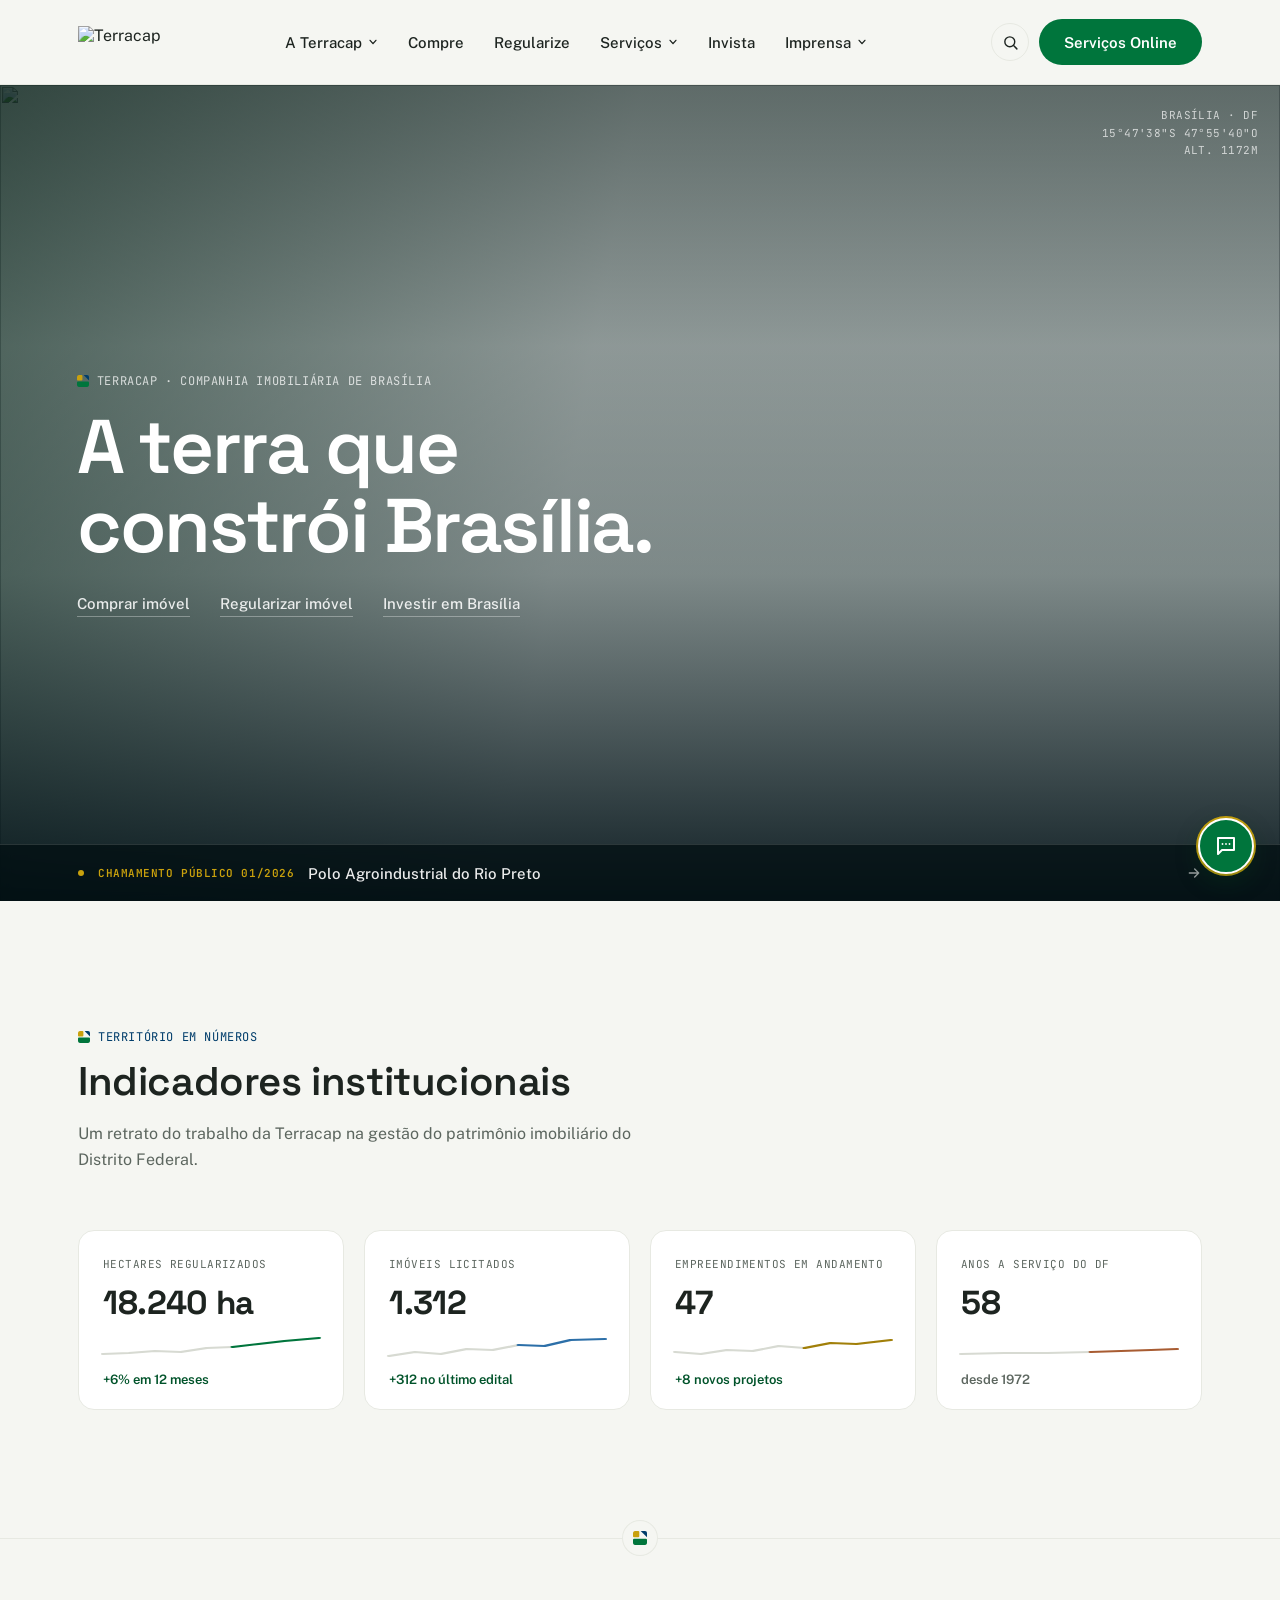
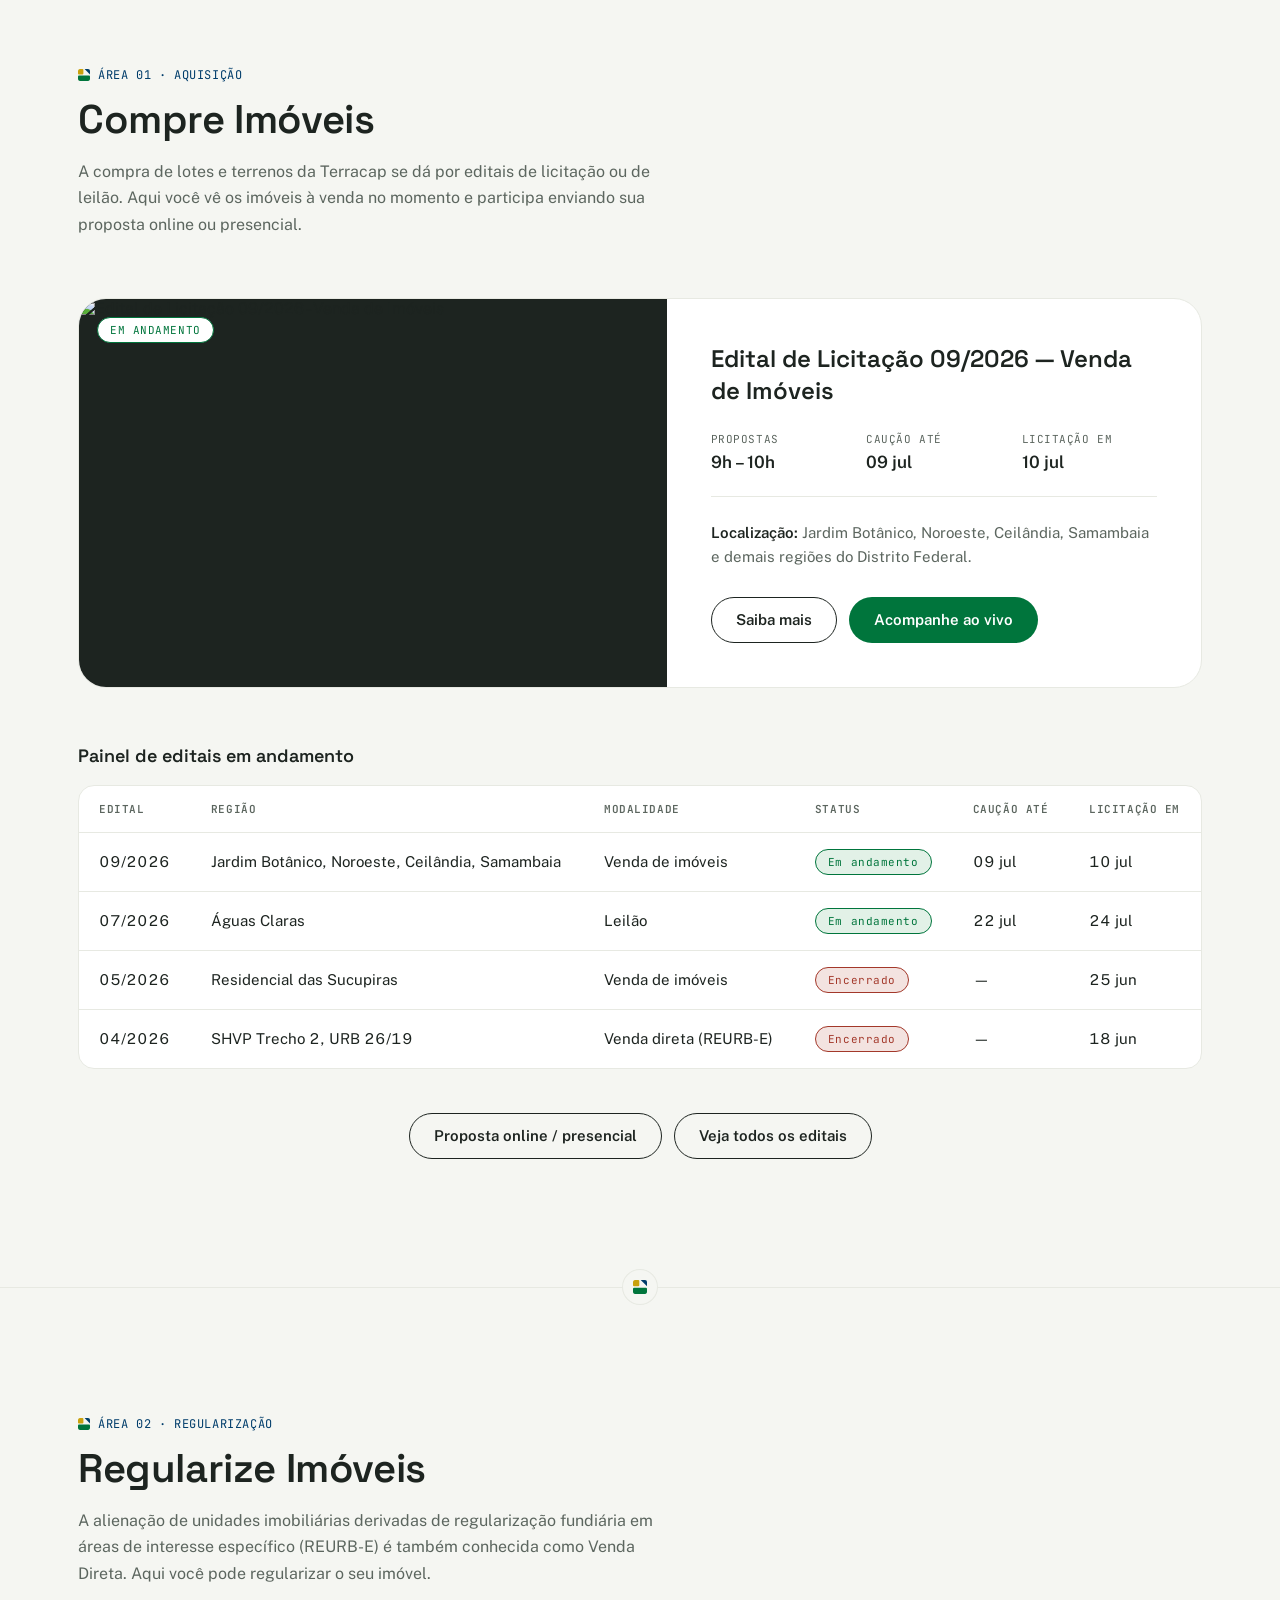
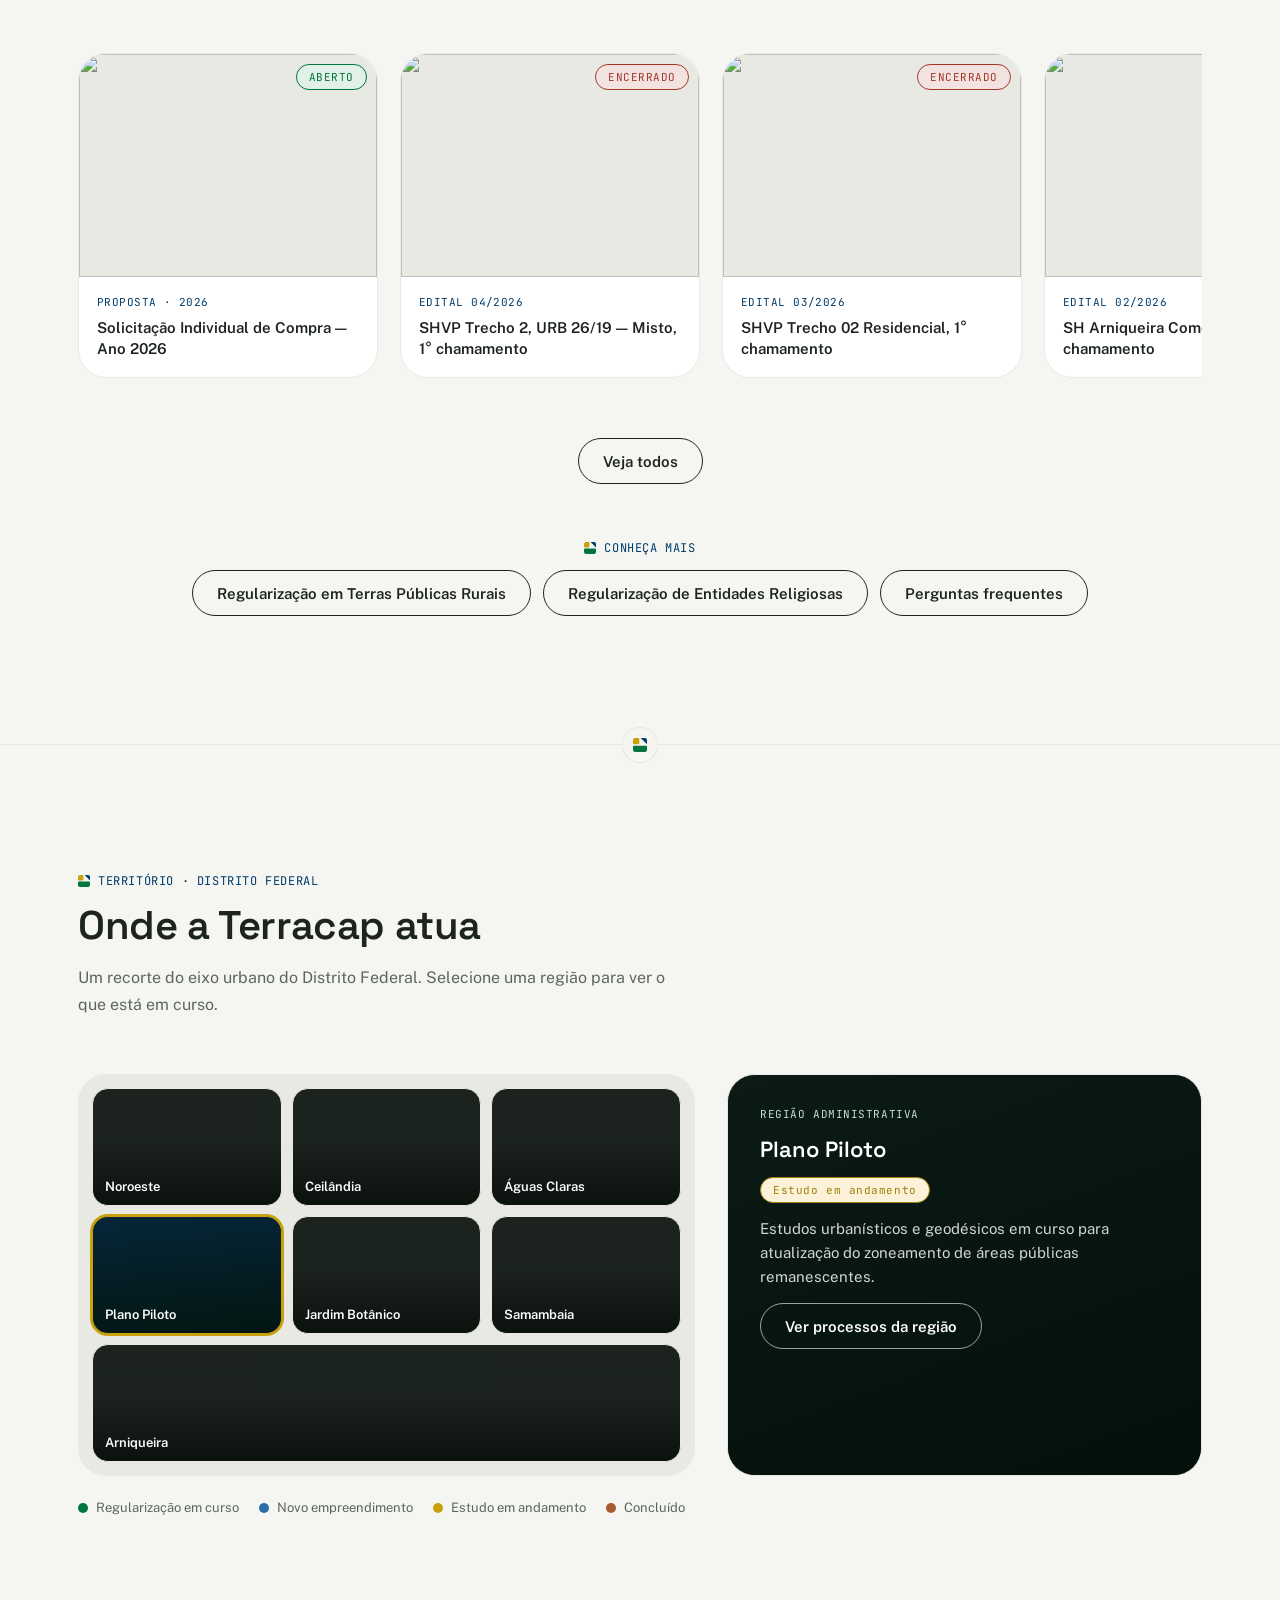
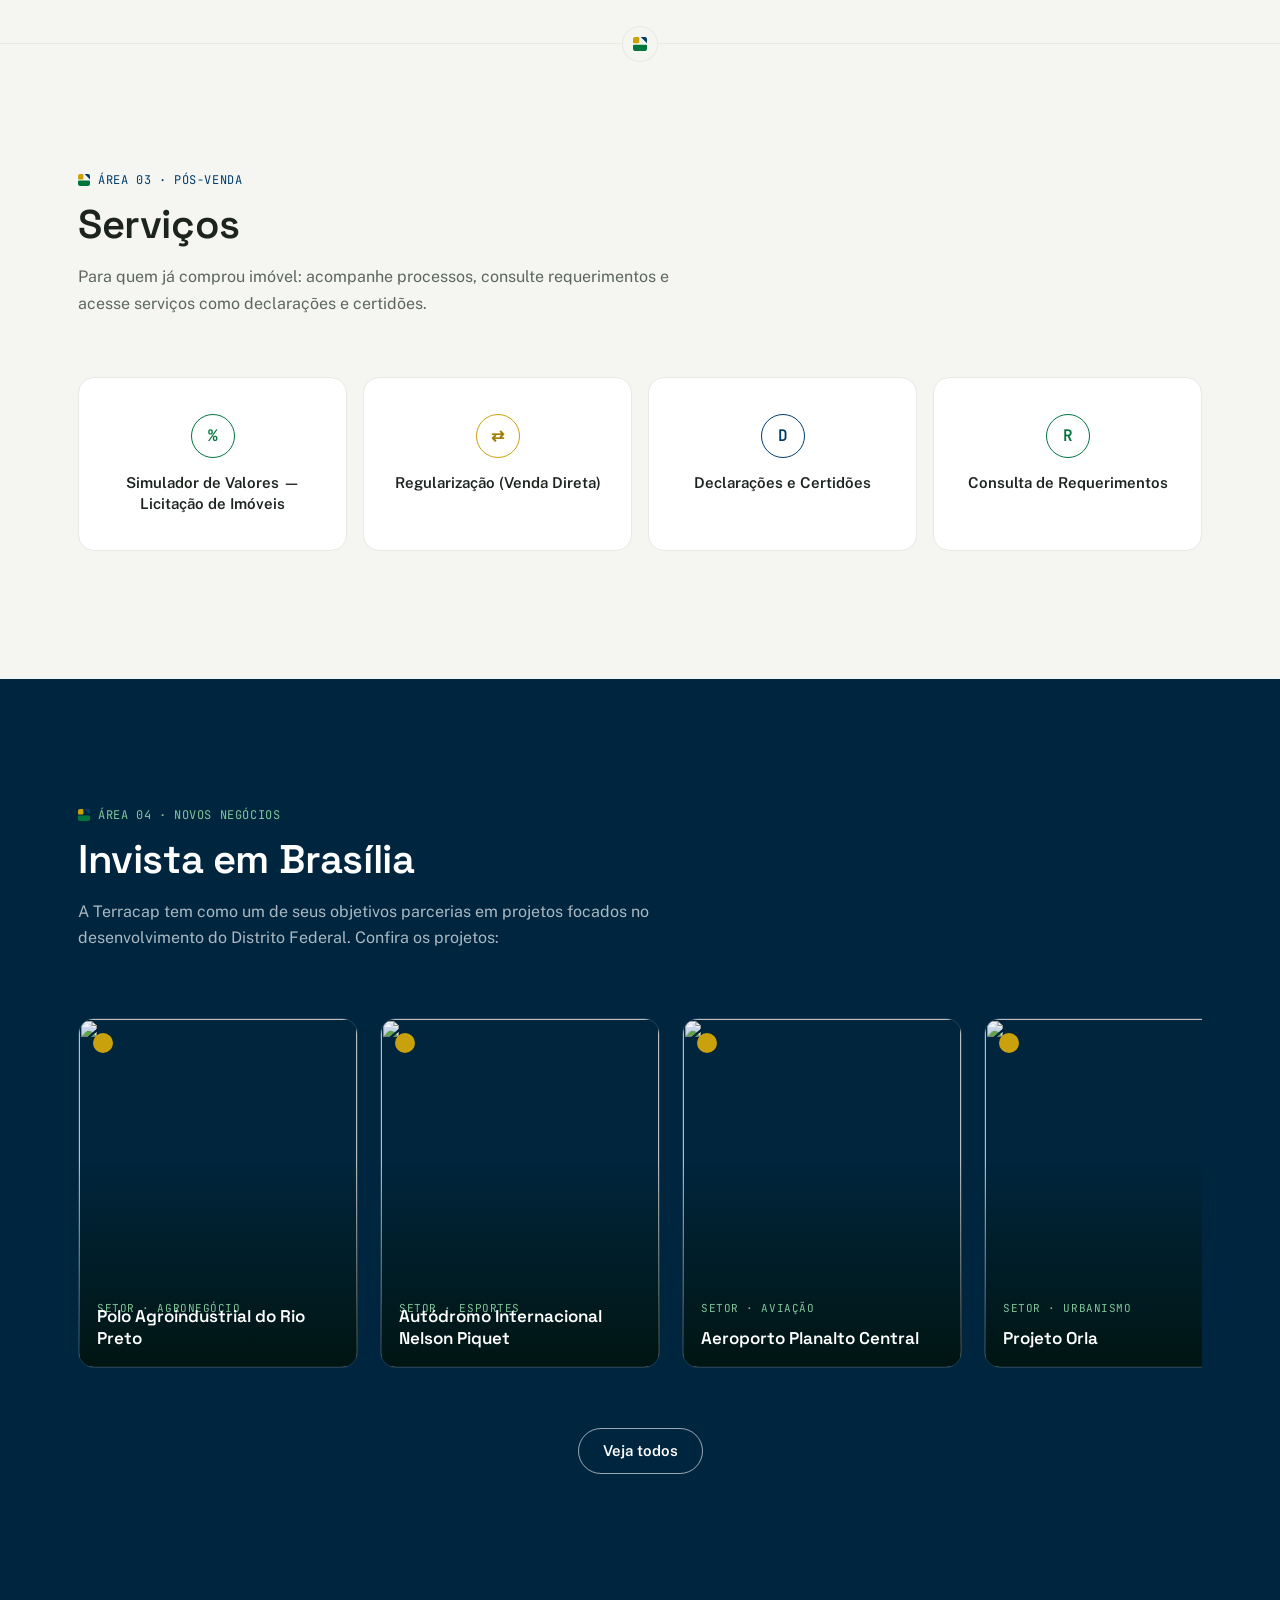
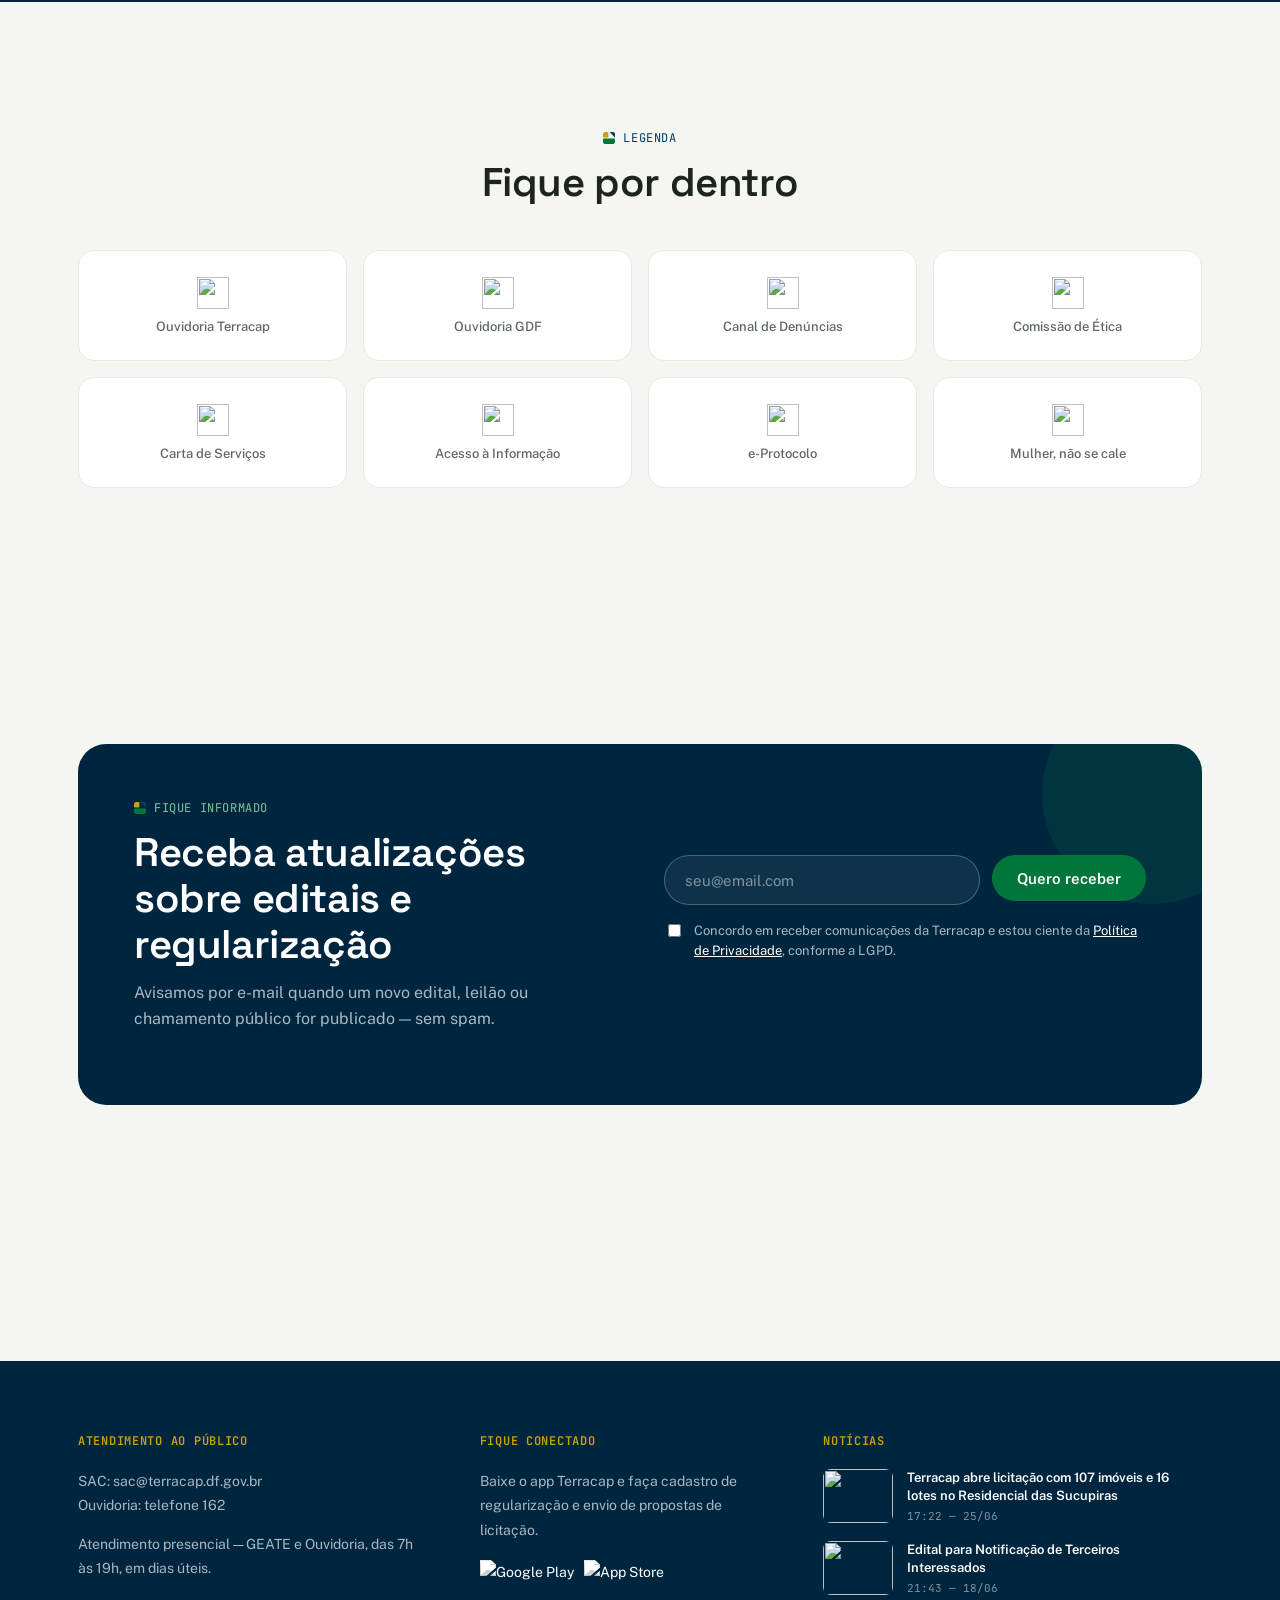
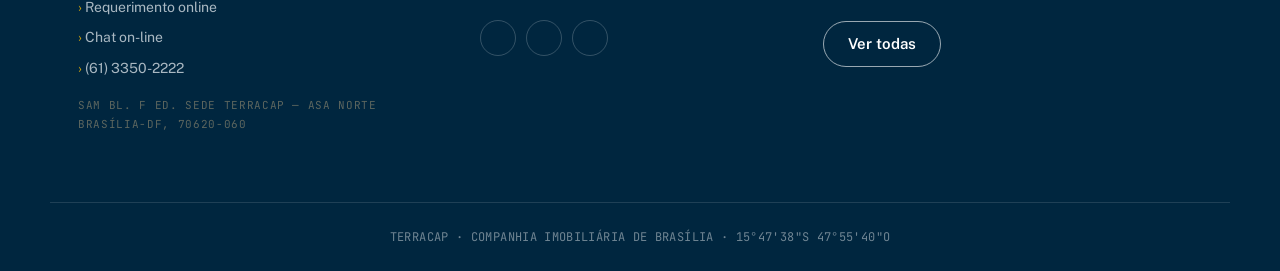
==== index.html @ 02ec1fb0 "Index adicionado" ====
<!DOCTYPE html>
<html lang="pt-br">
<head>
<meta charset="UTF-8">
<meta name="viewport" content="width=device-width, initial-scale=1.0">
<title>Terracap — Eixos &amp; Curvas</title>
<link rel="preconnect" href="https://fonts.googleapis.com">
<link rel="preconnect" href="https://fonts.gstatic.com" crossorigin>
<link href="https://fonts.googleapis.com/css2?family=Space+Grotesk:wght@500;600;700&family=Public+Sans:wght@400;500;600;700&family=JetBrains+Mono:wght@400;500;600&display=swap" rel="stylesheet">
<meta name="description" content="Terracap — Agência de Desenvolvimento do Distrito Federal. Compra e regularização de imóveis, editais, licitações e investimentos em Brasília.">
<meta property="og:title" content="Terracap — Eixos e Curvas">
<meta property="og:description" content="Compra e regularização de imóveis, editais, licitações e investimentos em Brasília.">
<meta property="og:type" content="website">
<meta name="theme-color" content="#003D6B">
<link rel="icon" href="data:image/svg+xml,%3Csvg xmlns='http://www.w3.org/2000/svg' viewBox='0 0 20 20'%3E%3Crect x='0' y='0' width='9' height='9' rx='1.5' fill='%23C9A10D'/%3E%3Cpolygon points='11,0 20,0 20,9' fill='%23003D6B'/%3E%3Crect x='0' y='11' width='20' height='9' rx='1.5' fill='%2300753C'/%3E%3C/svg%3E">
<link rel="stylesheet" href="terracap.css">
</head>
<body>
  <a href="#conteudo" class="skip-link">Pular para o conteúdo</a>

  <header class="site-header">
    <div class="container nav-row">
      <a class="brand" href="#topo">
        <img src="https://www.terracap.df.gov.br/images/sampledata/logo.png" alt="Terracap">
        <span class="coord">15°47'38"S&nbsp;&nbsp;47°55'40"O</span>
      </a>
      <nav class="main-nav" id="mainNav">

        <div class="nav-item" data-nav-item>
          <button class="nav-link-btn" aria-haspopup="true" aria-expanded="false">
            A Terracap
            <svg class="chev" viewBox="0 0 12 12" fill="none" stroke="currentColor" stroke-width="1.6" stroke-linecap="round" stroke-linejoin="round"><path d="M2.5 4l3.5 4 3.5-4"/></svg>
          </button>
          <div class="mega-panel">
            <div class="mega-panel-inner container">
              <div class="mega-col">
                <h5>Conheça a Terracap</h5>
                <a class="mega-link" href="#">Quem somos, organograma, agenda de autoridades</a>
                <h5 class="stacked">Gestão</h5>
                <a class="mega-link" href="#">Compras e Serviços</a>
                <a class="mega-link" href="#">Prestação de contas</a>
                <a class="mega-link" href="#">Concursos públicos</a>
                <a class="mega-link" href="#">PDTI</a>
              </div>
              <div class="mega-col">
                <h5>Órgãos colegiados</h5>
                <a class="mega-link" href="#">Atas e resoluções</a>
                <h5 class="stacked">Projetos e Estudos</h5>
                <a class="mega-link" href="#">Urbanização e mobilidade</a>
                <a class="mega-link" href="#">Estudos turísticos e geodésicos</a>
                <a class="mega-link" href="#">Audiências públicas</a>
                <a class="mega-link" href="#">Terracap Cidadã</a>
              </div>
              <div class="mega-col">
                <h5 class="stacked">Acesso à Informação</h5>
                <a class="mega-link" href="#">Ouvidoria</a>
                <a class="mega-link" href="#">Notícias</a>
                <a class="mega-link" href="#compre-imoveis">Licitações (compras)</a>
              </div>
              <div class="mega-col">
                <a class="mega-link" href="#">Perguntas Frequentes (FAQ)</a>
                <a class="mega-link" href="#">Para Servidores</a>
                <a class="mega-link" href="#">Comissão de Ética — COET</a>
              </div>
            </div>
          </div>
        </div>

        <a href="#compre-imoveis">Compre</a>
        <a href="#regularize-imoveis">Regularize</a>

        <div class="nav-item dropdown-sm" data-nav-item>
          <button class="nav-link-btn" aria-haspopup="true" aria-expanded="false">
            Serviços
            <svg class="chev" viewBox="0 0 12 12" fill="none" stroke="currentColor" stroke-width="1.6" stroke-linecap="round" stroke-linejoin="round"><path d="M2.5 4l3.5 4 3.5-4"/></svg>
          </button>
          <div class="mega-panel">
            <div class="mega-panel-inner">
              <a class="mega-link" href="https://servicosonline.terracap.df.gov.br/" target="_blank" rel="noopener">Simulador de Valores</a>
              <a class="mega-link" href="https://servicosonline.terracap.df.gov.br/" target="_blank" rel="noopener">Regularização (Venda Direta)</a>
              <a class="mega-link" href="https://servicosonline.terracap.df.gov.br/" target="_blank" rel="noopener">Declarações e Certidões</a>
              <a class="mega-link" href="https://servicosonline.terracap.df.gov.br/" target="_blank" rel="noopener">Consulta de Requerimentos</a>
            </div>
          </div>
        </div>

        <a href="#invista-em-brasilia">Invista</a>

        <div class="nav-item dropdown-sm" data-nav-item>
          <button class="nav-link-btn" aria-haspopup="true" aria-expanded="false">
            Imprensa
            <svg class="chev" viewBox="0 0 12 12" fill="none" stroke="currentColor" stroke-width="1.6" stroke-linecap="round" stroke-linejoin="round"><path d="M2.5 4l3.5 4 3.5-4"/></svg>
          </button>
          <div class="mega-panel">
            <div class="mega-panel-inner">
              <a class="mega-link" href="#">Notícias</a>
              <a class="mega-link" href="#">Fotos e vídeos</a>
              <a class="mega-link" href="#">Contato para imprensa</a>
            </div>
          </div>
        </div>

        <a href="https://servicosonline.terracap.df.gov.br/" class="btn btn-primary nav-cta-mobile" target="_blank" rel="noopener">Serviços Online</a>
      </nav>
      <div class="nav-actions">
        <button class="nav-search-btn" aria-label="Buscar no site" aria-haspopup="true" aria-expanded="false" data-search-toggle>
          <svg viewBox="0 0 24 24" fill="none" stroke="currentColor" stroke-width="2" stroke-linecap="round" stroke-linejoin="round"><circle cx="11" cy="11" r="7"/><path d="M21 21l-4.3-4.3"/></svg>
        </button>
        <a href="https://servicosonline.terracap.df.gov.br/" class="btn btn-primary" target="_blank" rel="noopener">Serviços Online</a>
        <button class="nav-toggle" aria-expanded="false" aria-controls="mainNav" aria-label="Abrir menu">
          <svg class="icon-burger" viewBox="0 0 24 24" fill="none" stroke="currentColor" stroke-width="2" stroke-linecap="round"><line x1="4" y1="7" x2="20" y2="7"/><line x1="4" y1="12" x2="20" y2="12"/><line x1="4" y1="17" x2="20" y2="17"/></svg>
          <svg class="icon-close" viewBox="0 0 24 24" fill="none" stroke="currentColor" stroke-width="2" stroke-linecap="round"><line x1="5" y1="5" x2="19" y2="19"/><line x1="19" y1="5" x2="5" y2="19"/></svg>
        </button>
      </div>
    </div>
  </header>

  <div class="search-overlay" data-search-overlay hidden>
    <div class="container search-overlay-inner">
      <form role="search" data-search-form>
        <svg viewBox="0 0 24 24" fill="none" stroke="currentColor" stroke-width="2" stroke-linecap="round" stroke-linejoin="round"><circle cx="11" cy="11" r="7"/><path d="M21 21l-4.3-4.3"/></svg>
        <label class="sr-only" for="site-search">Buscar no site</label>
        <input id="site-search" type="search" placeholder="Buscar editais, serviços, notícias…" autocomplete="off" data-search-input>
        <button type="button" class="search-close" aria-label="Fechar busca" data-search-close>
          <svg viewBox="0 0 24 24" fill="none" stroke="currentColor" stroke-width="2" stroke-linecap="round"><line x1="5" y1="5" x2="19" y2="19"/><line x1="19" y1="5" x2="5" y2="19"/></svg>
        </button>
      </form>
      <div class="search-suggestions">
        <span class="coord">Sugestões</span>
        <a href="#compre-imoveis">Editais de licitação</a>
        <a href="#regularize-imoveis">Regularização de imóveis (Venda Direta)</a>
        <a href="https://servicosonline.terracap.df.gov.br/" target="_blank" rel="noopener">Simulador de valores</a>
        <a href="#invista-em-brasilia">Investir em Brasília</a>
      </div>
    </div>
  </div>

  <main id="conteudo">

  <section class="hero" id="topo" style="padding:0;">
    <img class="bg" src="https://www.terracap.df.gov.br/images/banners/_10A4972_-_2025-04-19_BSB-65_-_Fotos_Daniel_Santos-2.jpg" alt="">
    <span class="hero-coord">BRASÍLIA · DF<br>15°47'38"S 47°55'40"O<br>ALT. 1172M</span>

    <div class="hero-frame">
      <div class="hero-inner">
        <div class="hero-manifesto">
          <span class="hero-mark" aria-hidden="true"></span>
          <span class="eyebrow hero-eyebrow">Terracap · Companhia Imobiliária de Brasília</span>
          <h1 class="hero-statement">A terra que<br>constrói Brasília.</h1>
          <nav class="hero-links" aria-label="Principais serviços">
            <a href="#compre-imoveis">Comprar imóvel</a>
            <a href="#regularize-imoveis">Regularizar imóvel</a>
            <a href="#invista-em-brasilia">Investir em Brasília</a>
          </nav>
        </div>
      </div>
    </div>

    <a class="hero-ticker" href="#invista-em-brasilia">
      <div class="container hero-ticker-inner">
        <span class="hero-ticker-dot" aria-hidden="true"></span>
        <span class="hero-ticker-label">Chamamento público 01/2026</span>
        <span class="hero-ticker-title">Polo Agroindustrial do Rio Preto</span>
        <svg class="hero-ticker-arrow" viewBox="0 0 24 24" fill="none" stroke="currentColor" stroke-width="2" stroke-linecap="round" stroke-linejoin="round" aria-hidden="true"><path d="M5 12h14M13 6l6 6-6 6"/></svg>
      </div>
    </a>
  </section>

  <!-- ================= INDICADORES ================= -->
  <section id="indicadores" aria-labelledby="indicadores-title">
    <div class="container">
      <span class="eyebrow">Território em números</span>
      <h2 class="section-title" id="indicadores-title">Indicadores institucionais</h2>
      <p class="section-sub">Um retrato do trabalho da Terracap na gestão do patrimônio imobiliário do Distrito Federal.</p>

      <div style="height:40px;"></div>

      <div class="kpi-row">
        <div class="kpi-tile reveal">
          <span class="kpi-label">Hectares regularizados</span>
          <span class="kpi-value" data-count-to="18240" data-suffix=" ha">0</span>
          <svg class="kpi-spark" data-accent="verde" viewBox="0 0 100 28" preserveAspectRatio="none" aria-hidden="true">
            <polyline class="spark-muted" points="0,20 12,19 24,17 36,18 48,14 60,13" />
            <polyline class="spark-accent" points="60,13 72,10 84,7 100,4" />
          </svg>
          <span class="kpi-delta kpi-up">+6% em 12 meses</span>
        </div>
        <div class="kpi-tile reveal">
          <span class="kpi-label">Imóveis licitados</span>
          <span class="kpi-value" data-count-to="1312" data-suffix="">0</span>
          <svg class="kpi-spark" data-accent="data-azul" viewBox="0 0 100 28" preserveAspectRatio="none" aria-hidden="true">
            <polyline class="spark-muted" points="0,22 12,18 24,20 36,15 48,16 60,11" />
            <polyline class="spark-accent" points="60,11 72,12 84,6 100,5" />
          </svg>
          <span class="kpi-delta kpi-up">+312 no último edital</span>
        </div>
        <div class="kpi-tile reveal">
          <span class="kpi-label">Empreendimentos em andamento</span>
          <span class="kpi-value" data-count-to="47" data-suffix="">0</span>
          <svg class="kpi-spark" data-accent="dourado" viewBox="0 0 100 28" preserveAspectRatio="none" aria-hidden="true">
            <polyline class="spark-muted" points="0,18 12,20 24,16 36,17 48,12 60,14" />
            <polyline class="spark-accent" points="60,14 72,9 84,10 100,6" />
          </svg>
          <span class="kpi-delta kpi-up">+8 novos projetos</span>
        </div>
        <div class="kpi-tile reveal">
          <span class="kpi-label">Anos a serviço do DF</span>
          <span class="kpi-value" data-count-to="58" data-suffix="">0</span>
          <svg class="kpi-spark" data-accent="cerrado" viewBox="0 0 100 28" preserveAspectRatio="none" aria-hidden="true">
            <polyline class="spark-muted" points="0,20 20,19 40,19 60,18" />
            <polyline class="spark-accent" points="60,18 74,17 88,16 100,15" />
          </svg>
          <span class="kpi-delta kpi-neutral">desde 1972</span>
        </div>
      </div>
    </div>
  </section>

  <div class="survey-divider"></div>

  <!-- ================= COMPRE IMÓVEIS ================= -->
  <section id="compre-imoveis">
    <div class="container">
      <span class="eyebrow">Área 01 · Aquisição</span>
      <h2 class="section-title">Compre Imóveis</h2>
      <p class="section-sub">A compra de lotes e terrenos da Terracap se dá por editais de licitação ou de leilão. Aqui você vê os imóveis à venda no momento e participa enviando sua proposta online ou presencial.</p>

      <div style="height:44px;"></div>

      <div class="featured plot-frame">
        <div class="media">
          <img src="https://www.terracap.df.gov.br/images/biddings/6a34359d7e1ec.png" alt="Edital de Licitação 09/2026 - Venda de Imóveis">
          <span class="stamp stamp-verde">EM ANDAMENTO</span>
        </div>
        <div class="info">
          <h3>Edital de Licitação 09/2026 — Venda de Imóveis</h3>
          <div class="data-grid">
            <div><div class="k">Propostas</div><div class="v">9h – 10h</div></div>
            <div><div class="k">Caução até</div><div class="v">09 jul</div></div>
            <div><div class="k">Licitação em</div><div class="v">10 jul</div></div>
          </div>
          <div class="info-location">
            <strong>Localização:</strong> Jardim Botânico, Noroeste, Ceilândia, Samambaia e demais regiões do Distrito Federal.
          </div>
          <div class="info-actions">
            <a href="#" class="btn btn-line">Saiba mais</a>
            <a href="https://comprasonline.terracap.df.gov.br/bidding/external/watch" target="_blank" class="btn btn-primary">Acompanhe ao vivo</a>
          </div>
        </div>
      </div>

      <div style="height:56px;"></div>

      <h3 class="table-heading">Painel de editais em andamento</h3>
      <div class="table-scroll reveal">
        <table class="data-table">
          <caption class="sr-only">Editais de licitação de imóveis em andamento, com região, modalidade, status e datas</caption>
          <thead>
            <tr>
              <th scope="col">Edital</th>
              <th scope="col">Região</th>
              <th scope="col">Modalidade</th>
              <th scope="col">Status</th>
              <th scope="col">Caução até</th>
              <th scope="col">Licitação em</th>
            </tr>
          </thead>
          <tbody>
            <tr>
              <td data-label="Edital">09/2026</td>
              <td data-label="Região">Jardim Botânico, Noroeste, Ceilândia, Samambaia</td>
              <td data-label="Modalidade">Venda de imóveis</td>
              <td data-label="Status"><span class="stamp stamp-verde">Em andamento</span></td>
              <td data-label="Caução até">09 jul</td>
              <td data-label="Licitação em">10 jul</td>
            </tr>
            <tr>
              <td data-label="Edital">07/2026</td>
              <td data-label="Região">Águas Claras</td>
              <td data-label="Modalidade">Leilão</td>
              <td data-label="Status"><span class="stamp stamp-verde">Em andamento</span></td>
              <td data-label="Caução até">22 jul</td>
              <td data-label="Licitação em">24 jul</td>
            </tr>
            <tr>
              <td data-label="Edital">05/2026</td>
              <td data-label="Região">Residencial das Sucupiras</td>
              <td data-label="Modalidade">Venda de imóveis</td>
              <td data-label="Status"><span class="stamp stamp-alerta">Encerrado</span></td>
              <td data-label="Caução até">—</td>
              <td data-label="Licitação em">25 jun</td>
            </tr>
            <tr>
              <td data-label="Edital">04/2026</td>
              <td data-label="Região">SHVP Trecho 2, URB 26/19</td>
              <td data-label="Modalidade">Venda direta (REURB-E)</td>
              <td data-label="Status"><span class="stamp stamp-alerta">Encerrado</span></td>
              <td data-label="Caução até">—</td>
              <td data-label="Licitação em">18 jun</td>
            </tr>
          </tbody>
        </table>
      </div>

      <div class="section-footer-actions">
        <a href="https://comprasonline.terracap.df.gov.br/" target="_blank" class="btn btn-line">Proposta online / presencial</a>
        <a href="#" class="btn btn-line">Veja todos os editais</a>
      </div>
    </div>
  </section>

  <div class="survey-divider"></div>

  <!-- ================= REGULARIZE IMÓVEIS ================= -->
  <section id="regularize-imoveis">
    <div class="container">
      <span class="eyebrow">Área 02 · Regularização</span>
      <h2 class="section-title">Regularize Imóveis</h2>
      <p class="section-sub">A alienação de unidades imobiliárias derivadas de regularização fundiária em áreas de interesse específico (REURB-E) é também conhecida como Venda Direta. Aqui você pode regularizar o seu imóvel.</p>

      <div style="height:44px;"></div>

      <div class="scroller">
        <a class="card-lote plot-frame" href="#">
          <div class="thumb">
            <img src="https://www.terracap.df.gov.br/images/directsales/697ba17b1a747.jpeg" alt="">
            <span class="stamp stamp-verde">ABERTO</span>
          </div>
          <div class="body">
            <span class="code">PROPOSTA · 2026</span>
            <div class="title">Solicitação Individual de Compra — Ano 2026</div>
          </div>
        </a>
        <a class="card-lote plot-frame" href="#">
          <div class="thumb">
            <img src="https://www.terracap.df.gov.br/images/directsales/6a27ef5d954f4.png" alt="">
            <span class="stamp stamp-alerta">ENCERRADO</span>
          </div>
          <div class="body">
            <span class="code">EDITAL 04/2026</span>
            <div class="title">SHVP Trecho 2, URB 26/19 — Misto, 1° chamamento</div>
          </div>
        </a>
        <a class="card-lote plot-frame" href="#">
          <div class="thumb">
            <img src="https://www.terracap.df.gov.br/images/directsales/69c6f5d1097c6.jpeg" alt="">
            <span class="stamp stamp-alerta">ENCERRADO</span>
          </div>
          <div class="body">
            <span class="code">EDITAL 03/2026</span>
            <div class="title">SHVP Trecho 02 Residencial, 1° chamamento</div>
          </div>
        </a>
        <a class="card-lote plot-frame" href="#">
          <div class="thumb">
            <img src="https://www.terracap.df.gov.br/images/directsales/6997b6cd84b71.jpg" alt="">
            <span class="stamp stamp-alerta">ENCERRADO</span>
          </div>
          <div class="body">
            <span class="code">EDITAL 02/2026</span>
            <div class="title">SH Arniqueira Comercial, 1° chamamento</div>
          </div>
        </a>
        <a class="card-lote plot-frame" href="#">
          <div class="thumb">
            <img src="https://www.terracap.df.gov.br/images/directsales/6997b4b10c5bc.jpeg" alt="">
            <span class="stamp stamp-alerta">ENCERRADO</span>
          </div>
          <div class="body">
            <span class="code">EDITAL 01/2026</span>
            <div class="title">SH Arniqueira Residencial, 1° chamamento</div>
          </div>
        </a>
        <a class="card-lote plot-frame" href="#">
          <div class="thumb">
            <img src="https://www.terracap.df.gov.br/images/directsales/687004cd5acea.jpg" alt="">
            <span class="stamp stamp-alerta">ENCERRADO</span>
          </div>
          <div class="body">
            <span class="code">EDITAL 07/2025</span>
            <div class="title">SH Arniqueira Comercial, 3° chamamento</div>
          </div>
        </a>
      </div>

      <div class="section-footer-actions">
        <a href="#" class="btn btn-line">Veja todos</a>
      </div>

      <div style="height:56px;"></div>
      <div style="text-align:center;">
        <span class="eyebrow" style="justify-content:center;">Conheça mais</span>
        <div class="info-actions" style="justify-content:center;">
          <a href="#" class="btn btn-line">Regularização em Terras Públicas Rurais</a>
          <a href="#" class="btn btn-line">Regularização de Entidades Religiosas</a>
          <a href="#" class="btn btn-line">Perguntas frequentes</a>
        </div>
      </div>
    </div>
  </section>

  <div class="survey-divider"></div>

  <!-- ================= TERRITÓRIO — mapa interativo ================= -->
  <section id="territorio" aria-labelledby="territorio-title">
    <div class="container">
      <span class="eyebrow">Território · Distrito Federal</span>
      <h2 class="section-title" id="territorio-title">Onde a Terracap atua</h2>
      <p class="section-sub">Um recorte do eixo urbano do Distrito Federal. Selecione uma região para ver o que está em curso.</p>

      <div style="height:40px;"></div>

      <div class="territory-wrap">
        <div class="territory-map" role="group" aria-label="Mapa de regiões do Distrito Federal">
          <button type="button" class="territory-node" style="background-image:url('https://commons.wikimedia.org/wiki/Special:FilePath/Bras%C3%ADlia_-_Jardins_de_Burle_Marx_-_Unidade_de_Vizinhan%C3%A7a_(10).jpg?width=800');" data-region="noroeste" data-status="regularizacao" aria-pressed="false"><span>Noroeste</span></button>
          <button type="button" class="territory-node" style="background-image:url('https://commons.wikimedia.org/wiki/Special:FilePath/Ceil%C3%A2ndia_DF_Brasil_-_Vista_do_Centro_-_panoramio.jpg?width=800');" data-region="ceilandia" data-status="regularizacao" aria-pressed="false"><span>Ceilândia</span></button>
          <button type="button" class="territory-node" style="background-image:url('https://commons.wikimedia.org/wiki/Special:FilePath/Bras%C3%ADlia_DF_Brasil%2C_%C3%81guas_Claras_-_Sky_line_da_cidade_-_panoramio.jpg?width=800');" data-region="aguas-claras" data-status="empreendimento" aria-pressed="false"><span>Águas Claras</span></button>
          <button type="button" class="territory-node is-active" style="background-image:url('https://commons.wikimedia.org/wiki/Special:FilePath/Brasilia_-_Congresso_Nacional.jpg?width=800');" data-region="plano-piloto" data-status="estudo" aria-pressed="true"><span>Plano Piloto</span></button>
          <button type="button" class="territory-node" style="background-image:url('https://commons.wikimedia.org/wiki/Special:FilePath/Pond_-_Jardim_Bot%C3%A2nico_de_Bras%C3%ADlia_-_DSC09727.JPG?width=800');" data-region="jardim-botanico" data-status="empreendimento" aria-pressed="false"><span>Jardim Botânico</span></button>
          <button type="button" class="territory-node" style="background-image:url('https://commons.wikimedia.org/wiki/Special:FilePath/Samambaia_DF_Brasil_-_Panoramica_-_panoramio.jpg?width=800');" data-region="samambaia" data-status="regularizacao" aria-pressed="false"><span>Samambaia</span></button>
          <button type="button" class="territory-node" style="background-image:url('https://commons.wikimedia.org/wiki/Special:FilePath/Parque_Arniqueira.jpg?width=800');" data-region="arniqueira" data-status="concluido" aria-pressed="false"><span>Arniqueira</span></button>
        </div>

        <div class="territory-panel" data-territory-panel aria-live="polite" style="background-image:url('https://commons.wikimedia.org/wiki/Special:FilePath/Brasilia_-_Congresso_Nacional.jpg?width=800');">
          <span class="code">REGIÃO ADMINISTRATIVA</span>
          <h3 data-panel-title>Plano Piloto</h3>
          <span class="stamp stamp-dourado" data-panel-status>Estudo em andamento</span>
          <p data-panel-desc>Estudos urbanísticos e geodésicos em curso para atualização do zoneamento de áreas públicas remanescentes.</p>
          <a href="#" class="btn btn-onphoto" data-panel-link>Ver processos da região</a>
        </div>
      </div>

      <div class="territory-legend">
        <span><i class="dot dot-verde"></i>Regularização em curso</span>
        <span><i class="dot dot-data-azul"></i>Novo empreendimento</span>
        <span><i class="dot dot-dourado"></i>Estudo em andamento</span>
        <span><i class="dot dot-cerrado"></i>Concluído</span>
      </div>
    </div>
  </section>

  <div class="survey-divider"></div>

  <!-- ================= SERVIÇOS ONLINE ================= -->
  <section id="servicos-online">
    <div class="container">
      <span class="eyebrow">Área 03 · Pós-venda</span>
      <h2 class="section-title">Serviços</h2>
      <p class="section-sub">Para quem já comprou imóvel: acompanhe processos, consulte requerimentos e acesse serviços como declarações e certidões.</p>

      <div style="height:44px;"></div>

      <div class="services-grid">
        <a class="service-card" href="https://servicosonline.terracap.df.gov.br/" target="_blank">
          <div class="icon"><span>%</span></div>
          <div class="label">Simulador de Valores — Licitação de Imóveis</div>
        </a>
        <a class="service-card" href="https://servicosonline.terracap.df.gov.br/" target="_blank">
          <div class="icon"><span>⇄</span></div>
          <div class="label">Regularização (Venda Direta)</div>
        </a>
        <a class="service-card" href="https://servicosonline.terracap.df.gov.br/" target="_blank">
          <div class="icon"><span>D</span></div>
          <div class="label">Declarações e Certidões</div>
        </a>
        <a class="service-card" href="https://servicosonline.terracap.df.gov.br/" target="_blank">
          <div class="icon"><span>R</span></div>
          <div class="label">Consulta de Requerimentos</div>
        </a>
      </div>
    </div>
  </section>

  <!-- ================= INVISTA EM BRASÍLIA — modo satélite ================= -->
  <section id="invista-em-brasilia" style="background:var(--azul-deep);">
    <div class="container">
      <span class="eyebrow" style="color:#7FC49A;">Área 04 · Novos negócios</span>
      <h2 class="section-title" style="color:var(--white);">Invista em Brasília</h2>
      <p class="section-sub" style="color:#A9B8C2;">A Terracap tem como um de seus objetivos parcerias em projetos focados no desenvolvimento do Distrito Federal. Confira os projetos:</p>

      <div style="height:44px;"></div>

      <div class="scroller">
        <a class="card-satelite" href="#">
          <img src="https://www.terracap.df.gov.br/images/Novos_negocios/agro.png" alt="">
          <span class="code">SETOR · AGRONEGÓCIO</span>
          <span class="title">Polo Agroindustrial do Rio Preto</span>
        </a>
        <a class="card-satelite" href="#">
          <img src="https://www.terracap.df.gov.br/images/Novos_negocios/carro.png" alt="">
          <span class="code">SETOR · ESPORTES</span>
          <span class="title">Autódromo Internacional Nelson Piquet</span>
        </a>
        <a class="card-satelite" href="#">
          <img src="https://www.terracap.df.gov.br/images/Novos_negocios/aeroporto-executivo.png" alt="">
          <span class="code">SETOR · AVIAÇÃO</span>
          <span class="title">Aeroporto Planalto Central</span>
        </a>
        <a class="card-satelite" href="#">
          <img src="https://www.terracap.df.gov.br/images/Novos_negocios/projeto-orla.png" alt="">
          <span class="code">SETOR · URBANISMO</span>
          <span class="title">Projeto Orla</span>
        </a>
      </div>

      <div class="section-footer-actions">
        <a href="#" class="btn btn-onphoto">Veja todos</a>
      </div>
    </div>
  </section>

  <!-- ================= FIQUE POR DENTRO ================= -->
  <section id="fique-por-dentro">
    <div class="container">
      <span class="eyebrow" style="justify-content:center;">Legenda</span>
      <h2 class="section-title" style="text-align:center;">Fique por dentro</h2>
      <div style="height:44px;"></div>
      <div class="legend-grid">
        <a class="legend-item" href="#"><img src="https://www.terracap.df.gov.br/images/sampledata/Ouvidoria-cpia.png" alt=""><span>Ouvidoria Terracap</span></a>
        <a class="legend-item" href="#" target="_blank"><img src="https://www.terracap.df.gov.br/images/sampledata/ico_participa.png" alt=""><span>Ouvidoria GDF</span></a>
        <a class="legend-item" href="#"><img src="https://www.terracap.df.gov.br/images/sampledata/ico-canal-denuncias.png" alt=""><span>Canal de Denúncias</span></a>
        <a class="legend-item" href="#"><img src="https://www.terracap.df.gov.br/images/COET/COET-Logo-pequena.png" alt=""><span>Comissão de Ética</span></a>
        <a class="legend-item" href="#"><img src="https://www.terracap.df.gov.br/images/sampledata/ico-carta-servicos.png" alt=""><span>Carta de Serviços</span></a>
        <a class="legend-item" href="#"><img src="https://www.terracap.df.gov.br/images/sampledata/ico-acesso-informacao.png" alt=""><span>Acesso à Informação</span></a>
        <a class="legend-item" href="#" target="_blank"><img src="https://www.terracap.df.gov.br/images/sampledata/e-protocolo_51.png" alt=""><span>e-Protocolo</span></a>
        <a class="legend-item" href="#" target="_blank"><img src="https://www.terracap.df.gov.br/images/sampledata/mulher_nao_se__cale_pb.png" alt=""><span>Mulher, não se cale</span></a>
      </div>
    </div>
  </section>

  <!-- ================= RECEBA ATUALIZAÇÕES ================= -->
  <section id="atualizacoes">
    <div class="container">
      <div class="newsletter-frame reveal">
        <div class="newsletter-copy">
          <span class="eyebrow">Fique informado</span>
          <h2 class="section-title">Receba atualizações sobre editais e regularização</h2>
          <p class="section-sub" style="margin-top:12px;">Avisamos por e-mail quando um novo edital, leilão ou chamamento público for publicado — sem spam.</p>
        </div>
        <form class="newsletter-form" data-newsletter-form novalidate>
          <div class="field-row">
            <label class="sr-only" for="nl-email">E-mail</label>
            <input id="nl-email" name="email" type="email" required placeholder="seu@email.com" autocomplete="email">
            <button type="submit" class="btn btn-primary">Quero receber</button>
          </div>
          <label class="field-check">
            <input type="checkbox" required>
            <span>Concordo em receber comunicações da Terracap e estou ciente da <a href="#">Política de Privacidade</a>, conforme a LGPD.</span>
          </label>
          <p class="field-feedback" data-newsletter-feedback role="status" aria-live="polite"></p>
        </form>
      </div>
    </div>
  </section>

  </main>

  <footer class="site-footer">
    <div class="container footer-grid">
      <div>
        <h4>Atendimento ao Público</h4>
        <p>SAC: <a href="mailto:sac@terracap.df.gov.br">sac@terracap.df.gov.br</a><br>Ouvidoria: telefone 162</p>
        <p style="margin-top:12px;">Atendimento presencial — GEATE e Ouvidoria, das 7h às 19h, em dias úteis.</p>
        <div class="footer-channels">
          <a href="https://servicosonline.terracap.df.gov.br/">Requerimento online</a>
          <a href="https://terracap.chat.comunix.tech/chat-externo" target="_blank">Chat on-line</a>
          <a href="#">(61) 3350-2222</a>
        </div>
        <p style="margin-top:16px;" class="coord" style="color:#8A8578;">SAM Bl. F Ed. Sede Terracap — Asa Norte<br>Brasília-DF, 70620-060</p>
      </div>

      <div>
        <h4>Fique conectado</h4>
        <p>Baixe o app Terracap e faça cadastro de regularização e envio de propostas de licitação.</p>
        <div class="app-badges">
          <a href="#"><img src="https://www.terracap.df.gov.br/templates/onepageterracap2019/img/google-play.png" alt="Google Play"></a>
          <a href="#"><img src="https://www.terracap.df.gov.br/templates/onepageterracap2019/img/app-store.png" alt="App Store"></a>
        </div>
        <div class="social-row">
          <a href="https://www.facebook.com/terracap" target="_blank" title="Facebook"><img src="https://www.terracap.df.gov.br/templates/onepageterracap2019/img/ico-facebook.png" alt=""></a>
          <a href="https://www.instagram.com/terracap/" target="_blank" title="Instagram"><img src="https://www.terracap.df.gov.br/templates/onepageterracap2019/img/ico-instagram.png" alt=""></a>
          <a href="https://www.youtube.com/channel/UCETVTSfQOwX1pMSVxEcG9QA" target="_blank" title="YouTube"><img src="https://www.terracap.df.gov.br/templates/onepageterracap2019/img/ico-youtube.png" alt=""></a>
        </div>
      </div>

      <div>
        <h4>Notícias</h4>
        <div class="news-item">
          <img src="https://www.terracap.df.gov.br/images/Noticias-2019/Terracap_fachada.jpg" alt="">
          <div>
            <div class="headline">Terracap abre licitação com 107 imóveis e 16 lotes no Residencial das Sucupiras</div>
            <div class="time">17:22 — 25/06</div>
          </div>
        </div>
        <div class="news-item">
          <img src="https://www.terracap.df.gov.br/images/Noticias-2019/REURB_26_de_Setembro.png" alt="">
          <div>
            <div class="headline">Edital para Notificação de Terceiros Interessados</div>
            <div class="time">21:43 — 18/06</div>
          </div>
        </div>
        <a href="#" class="btn btn-onphoto" style="margin-top:8px;">Ver todas</a>
      </div>
    </div>

    <div class="footer-bottom">
      TERRACAP · COMPANHIA IMOBILIÁRIA DE BRASÍLIA · 15°47'38"S 47°55'40"O
    </div>
  </footer>

  <a href="https://terracap.chat.comunix.tech/chat-externo" target="_blank" class="chat-fab" title="Chat on-line" aria-label="Chat on-line">
    <svg viewBox="0 0 24 24" fill="none" stroke="currentColor" stroke-width="2" stroke-linecap="round" stroke-linejoin="round">
      <path d="M4 4h16v12H8l-4 4V4z"/>
      <circle cx="8.5" cy="10" r=".9" fill="currentColor" stroke="none"/>
      <circle cx="12" cy="10" r=".9" fill="currentColor" stroke="none"/>
      <circle cx="15.5" cy="10" r=".9" fill="currentColor" stroke="none"/>
    </svg>
  </a>

  <script src="terracap.js"></script>

</body>
</html>
---- terracap.css ----
/* ============================================================
   DESIGN TOKENS — "Eixos & Curvas"
   Identidade extraída da marca Terracap (verde, dourado, azul —
   o mesmo tricolor da bandeira, organizado em quadrantes cruzados
   por um caminho branco no ícone) e da linguagem urbanística de
   Brasília: eixos que se cruzam (Plano Piloto de Lucio Costa) e
   curvas de concreto branco (arquitetura de Niemeyer), no lugar
   da estética anterior de prancheta/cerrado.
   ============================================================ */
:root{
  --ink:            #1D2420;   /* grafite — não mais tinta marrom */
  --ink-60:         #5C665F;   /* grafite diluído / legendas */
  --paper:          #F5F6F2;   /* concreto claro / céu de Brasília */
  --paper-deep:     #E7E9E2;   /* concreto em camada / divisores */
  --white:          #FFFFFF;

  --verde:          #00753C;   /* verde Terracap — cor de marca e ação */
  --verde-deep:     #00532A;
  --verde-tint:     #E2F1E7;
  --verde-25:       rgba(0,117,60,.22);

  --azul:           #003D6B;   /* azul do ícone — estrutura, institucional */
  --azul-deep:       #00263F;
  --azul-tint:      #E5EDF3;
  --azul-25:        rgba(0,61,107,.22);

  --dourado:        #C9A10D;   /* dourado do ícone — destaque raro */
  --dourado-deep:   #A17F09;
  --dourado-tint:   #FBF2D9;

  --alerta:         #A3382A;   /* encerrado / erro */
  --alerta-tint:    #F3E3E0;

  --cerrado:        #A85C32;   /* terracota do cerrado — quarto acento, uso raro */
  --cerrado-deep:   #7E4423;
  --cerrado-tint:   #F3E7DE;

  --data-azul:      #2C6FA8;   /* azul de dado — marcas em gráficos (mais claro/saturado que --azul institucional) */
  --line-muted:     #D7DAD2;   /* traço de baixa ênfase em sparklines */

  --display: "Space Grotesk", sans-serif;
  --body:    "Public Sans", sans-serif;
  --mono:    "JetBrains Mono", monospace;

  --container: 1180px;
  --gap-section: 8rem;
  --radius-lg: 28px;
  --radius-md: 16px;

  --mark: url("data:image/svg+xml;utf8,<svg xmlns='http://www.w3.org/2000/svg' viewBox='0 0 20 20'><rect x='0' y='0' width='9' height='9' rx='1.5' fill='%23C9A10D'/><polygon points='11,0 20,0 20,9' fill='%23003D6B'/><rect x='0' y='11' width='20' height='9' rx='1.5' fill='%2300753C'/></svg>");
}

*{box-sizing:border-box;}
html{scroll-behavior:smooth;}
body{
  margin:0;
  font-family:var(--body);
  color:var(--ink);
  background:var(--paper);
  -webkit-font-smoothing:antialiased;
}
img{max-width:100%;display:block;}
a{color:inherit;text-decoration:none;}
ul{list-style:none;margin:0;padding:0;}
.container{max-width:var(--container);margin:0 auto;padding:0 28px;}

a:focus-visible, button:focus-visible, input:focus-visible{
  outline:2px solid var(--dourado);
  outline-offset:3px;
}

.sr-only{
  position:absolute;width:1px;height:1px;padding:0;margin:-1px;overflow:hidden;
  clip:rect(0,0,0,0);white-space:nowrap;border:0;
}
.skip-link{
  position:fixed;top:-100%;left:16px;z-index:2000;
  background:var(--azul-deep);color:var(--white);
  padding:12px 20px;border-radius:0 0 10px 10px;
  font-family:var(--body);font-weight:600;font-size:.9375rem;
  transition:top .15s ease;
}
.skip-link:focus{top:0;}

@media (prefers-reduced-motion: reduce){
  *, *::before, *::after{
    animation-duration:.001ms !important;
    animation-iteration-count:1 !important;
    transition-duration:.001ms !important;
    scroll-behavior:auto !important;
  }
}

h1,h2,h3,h4{margin:0;font-family:var(--display);}

/* ---------- rótulos técnicos / coordenadas ---------- */
.coord{
  font-family:var(--mono);
  font-size:.6875rem;
  letter-spacing:.06em;
  color:var(--ink-60);
  text-transform:uppercase;
}
.eyebrow{
  font-family:var(--mono);
  font-size:.75rem;
  letter-spacing:.05em;
  text-transform:uppercase;
  color:var(--azul);
  display:flex;
  align-items:center;
  gap:8px;
  margin-bottom:14px;
}
.eyebrow::before{
  content:"";display:inline-block;width:12px;height:12px;flex-shrink:0;
  background-image:var(--mark);background-size:cover;border-radius:2px;
}

.section-title{
  font-size:clamp(1.7rem, 3.2vw, 2.5rem);
  font-weight:600;
  letter-spacing:-.01em;
  line-height:1.15;
}
.section-sub{
  max-width:600px;
  margin-top:16px;
  color:var(--ink-60);
  font-size:1rem;
  line-height:1.65;
}
section{padding:var(--gap-section) 0;}

/* ---------- divisor de seção: eixo que cruza a página, como no Plano Piloto ---------- */
.survey-divider{
  position:relative;
  height:1px;
  background:var(--paper-deep);
  margin:0;
}
.survey-divider::after{
  content:"";
  position:absolute;top:50%;left:50%;
  transform:translate(-50%,-50%);
  background:var(--paper);
  width:34px;height:34px;
  display:flex;align-items:center;justify-content:center;
  border-radius:50%;
  box-shadow:0 0 0 1px var(--paper-deep);
}
.survey-divider::before{
  content:"";
  position:absolute;top:50%;left:50%;
  transform:translate(-50%,-50%);
  width:14px;height:14px;z-index:1;
  background-image:var(--mark);background-size:cover;border-radius:2px;
}

/* ---------- botões: forma de pílula, curvas de Niemeyer ---------- */
.btn{
  display:inline-flex;align-items:center;gap:8px;
  height:46px;padding:0 24px;
  font-family:var(--body);font-weight:600;font-size:.9375rem;
  border:1.5px solid transparent;
  border-radius:999px;
  cursor:pointer;
  transition:background-color .15s ease, border-color .15s ease, color .15s ease, transform .1s ease;
}
.btn:active{transform:translateY(1px);}
.btn-primary{background:var(--verde);color:var(--white);}
.btn-primary:hover{background:var(--verde-deep);}
.btn-clay{background:var(--dourado);color:var(--azul-deep);}
.btn-clay:hover{background:var(--dourado-deep);color:var(--white);}
.btn-line{background:transparent;color:var(--ink);border-color:var(--ink);}
.btn-line:hover{background:var(--ink);color:var(--paper);}
.btn-onphoto{background:transparent;color:var(--white);border-color:rgba(255,255,255,.6);}
.btn-onphoto:hover{background:var(--white);color:var(--azul-deep);border-color:var(--white);}

.stamp{
  display:inline-flex;align-items:center;height:26px;padding:0 12px;
  font-family:var(--mono);font-size:.6875rem;letter-spacing:.05em;
  border-radius:999px;
  border:1px solid currentColor;
}
.stamp-verde{color:var(--verde);background:var(--verde-tint);}
.stamp-alerta{color:var(--alerta);background:var(--alerta-tint);}
.stamp-dourado{color:var(--dourado-deep);background:var(--dourado-tint);}
.stamp-data-azul{color:var(--data-azul);background:var(--azul-tint);}
.stamp-cerrado{color:var(--cerrado-deep);background:var(--cerrado-tint);}

/* ---------- microinterações: revelar ao rolar ---------- */
.reveal{
  opacity:0;transform:translateY(18px);
  transition:opacity .6s ease, transform .6s ease;
}
.reveal.is-visible{opacity:1;transform:translateY(0);}

/* ============================================================
   MOLDURA-CURVA — assinatura visual do redesign.
   Cantos retos de mira dão lugar a um arco de concreto (referência
   às curvas de Niemeyer) que muda de verde para dourado no hover.
   ============================================================ */
.plot-frame{
  position:relative;
  border:1px solid var(--paper-deep);
  border-radius:var(--radius-lg);
  background:var(--white);
  overflow:hidden;
  transition:border-color .2s ease, transform .2s ease, box-shadow .2s ease;
}
.plot-frame::before{
  content:"";position:absolute;top:-34px;left:-34px;width:100px;height:100px;
  border-radius:50%;background:var(--azul);opacity:.08;
  transition:background-color .25s ease, opacity .25s ease;
}
.plot-frame:hover{border-color:var(--verde);transform:translateY(-4px);box-shadow:0 18px 34px rgba(0,40,20,.14);}
.plot-frame:hover::before{background:var(--dourado);opacity:.22;}

/* ============================================================ HEADER */
.site-header{
  position:sticky;top:0;z-index:1000;
  background:var(--paper);
  border-bottom:1px solid var(--paper-deep);
}
.nav-row{display:flex;align-items:center;justify-content:space-between;height:84px;}
.brand{display:flex;align-items:center;gap:14px;}
.brand img{height:32px;width:auto;}
.brand .coord{border-left:1px solid var(--paper-deep);padding-left:14px;display:none;}
.main-nav{display:flex;align-items:center;gap:2px;}
.main-nav a, .nav-link-btn{
  font-family:var(--body);font-size:.9375rem;font-weight:500;color:var(--ink);
  padding:10px 14px;position:relative;
}
.main-nav a::after, .nav-link-btn::after{
  content:"";position:absolute;left:14px;right:14px;bottom:6px;height:2px;border-radius:2px;
  background:var(--dourado);transform:scaleX(0);transform-origin:left;transition:transform .18s ease;
}
.main-nav a:hover::after, .nav-link-btn:hover::after{transform:scaleX(1);}
.main-nav a:hover, .nav-link-btn:hover{color:var(--verde);}
.nav-toggle{
  display:none;width:38px;height:38px;flex-shrink:0;padding:0;
  background:none;border:1px solid var(--ink);border-radius:50%;
  align-items:center;justify-content:center;color:var(--ink);cursor:pointer;
}
.nav-toggle svg{width:18px;height:18px;}
.nav-toggle .icon-close{display:none;}
.site-header.nav-open .nav-toggle .icon-burger{display:none;}
.site-header.nav-open .nav-toggle .icon-close{display:block;}

/* ---------- nav dropdowns / mega menu ---------- */
.nav-item{display:inline-flex;}
.nav-link-btn{
  display:inline-flex;align-items:center;gap:6px;
  background:none;border:none;border-radius:8px 8px 0 0;cursor:pointer;
  transition:background-color .15s ease, color .15s ease;
}
.nav-link-btn .chev{width:10px;height:10px;flex-shrink:0;transition:transform .2s ease;}
.nav-item.open .nav-link-btn{background:var(--paper-deep);color:var(--ink);}
.nav-item.open .nav-link-btn .chev{transform:rotate(180deg);}
.nav-item.open .nav-link-btn::after{transform:scaleX(0) !important;}

.mega-panel{
  position:absolute;left:0;right:0;top:100%;
  background:var(--white);border-top:1px solid var(--paper-deep);
  box-shadow:0 24px 48px rgba(0,30,15,.14);
  opacity:0;visibility:hidden;transform:translateY(-6px);
  transition:opacity .18s ease, transform .18s ease, visibility .18s;
  z-index:1100;
}
.nav-item.open .mega-panel{opacity:1;visibility:visible;transform:translateY(0);}
.mega-panel-inner{padding:36px 28px;display:grid;grid-template-columns:repeat(4,1fr);gap:36px;}
.mega-col h5{font-family:var(--display);font-size:.9375rem;font-weight:600;color:var(--ink);margin:0 0 10px;}
.mega-col h5.stacked{margin-top:22px;}
.mega-col .desc{font-size:.8125rem;color:var(--ink-60);line-height:1.5;margin-bottom:4px;}
.mega-link{display:block;font-size:.9375rem;color:var(--ink);padding:6px 0;border-radius:4px;transition:color .15s ease;}
.mega-link:hover{color:var(--verde);}

.nav-item.dropdown-sm{position:relative;}
.nav-item.dropdown-sm .mega-panel{left:auto;right:0;min-width:260px;}
.nav-item.dropdown-sm .mega-panel-inner{grid-template-columns:1fr;gap:0;padding:14px;}

.nav-actions{display:flex;gap:10px;align-items:center;}
.nav-search-btn{
  width:38px;height:38px;border-radius:50%;border:1px solid var(--paper-deep);background:none;
  display:flex;align-items:center;justify-content:center;color:var(--ink);cursor:pointer;
  transition:border-color .15s ease, color .15s ease;
}
.nav-search-btn:hover{border-color:var(--verde);color:var(--verde);}
.nav-search-btn svg{width:17px;height:17px;}
.nav-cta-mobile{display:none;}

/* ============================================================ HERO — proposta editorial */
.hero{
  position:relative;height:calc(100vh - 84px);min-height:560px;
  display:flex;flex-direction:column;overflow:hidden;
}
.hero img.bg{
  position:absolute;inset:0;width:100%;height:100%;object-fit:cover;
  filter:grayscale(.25) saturate(.75) contrast(1.08) brightness(.92);
}
.hero::after{
  content:"";position:absolute;inset:0;z-index:1;
  background:
    linear-gradient(180deg, rgba(0,20,18,.55) 0%, rgba(0,24,26,.32) 32%, rgba(0,24,26,.4) 60%, rgba(0,16,22,.92) 100%),
    linear-gradient(100deg, rgba(0,38,20,.55) 0%, rgba(0,20,25,.15) 45%);
}
.hero-frame{
  position:relative;z-index:3;flex:1;width:100%;
  display:flex;align-items:center;
  padding:36px 0;
}
.hero-inner{width:100%;padding-left:clamp(24px, 6vw, 96px);padding-right:24px;}
.hero-manifesto{max-width:760px;position:relative;}
.hero-mark{
  display:block;width:34px;height:39.5px;margin-bottom:22px;
  background-image:url("https://www.terracap.df.gov.br/images/sampledata/logo.png");
  background-repeat:no-repeat;
  background-position:0 -0.5px;
  background-size:158px 41px;
  filter:drop-shadow(0 6px 14px rgba(0,0,0,.4));
}
.hero-eyebrow{color:rgba(255,255,255,.75);margin-bottom:18px;}
.hero-eyebrow::before{background-image:var(--mark);}
.hero-statement{
  font-family:var(--display);
  font-size:clamp(2.6rem, 6vw, 4.75rem);
  font-weight:600;letter-spacing:-.03em;line-height:1.04;
  color:var(--white);margin-bottom:30px;
}
.hero-links{display:flex;flex-wrap:wrap;gap:10px 30px;}
.hero-links a{
  position:relative;
  font-family:var(--body);font-size:.9375rem;font-weight:500;
  color:rgba(255,255,255,.88);padding-bottom:4px;
  border-bottom:1px solid rgba(255,255,255,.32);
  transition:color .15s ease, border-color .15s ease;
}
.hero-links a:hover{color:var(--white);border-color:var(--dourado);}

.hero-ticker{
  position:relative;z-index:3;
  display:block;background:rgba(0,14,16,.7);backdrop-filter:blur(6px);
  border-top:1px solid rgba(255,255,255,.14);
  transition:background-color .15s ease;
}
.hero-ticker:hover{background:rgba(0,14,16,.86);}
.hero-ticker-inner{display:flex;align-items:center;gap:14px;height:56px;}
.hero-ticker-dot{
  width:6px;height:6px;border-radius:50%;background:var(--dourado);flex-shrink:0;
  animation:hero-ticker-pulse 2s infinite;
}
@keyframes hero-ticker-pulse{
  0%{box-shadow:0 0 0 0 rgba(201,161,13,.5);}
  70%{box-shadow:0 0 0 7px rgba(201,161,13,0);}
  100%{box-shadow:0 0 0 0 rgba(201,161,13,0);}
}
.hero-ticker-label{
  font-family:var(--mono);font-size:.6875rem;font-weight:600;letter-spacing:.05em;text-transform:uppercase;
  color:var(--dourado);flex-shrink:0;
}
.hero-ticker-title{
  font-family:var(--body);font-size:.9375rem;font-weight:500;color:rgba(255,255,255,.92);
  overflow:hidden;text-overflow:ellipsis;white-space:nowrap;
}
.hero-ticker-arrow{width:16px;height:16px;margin-left:auto;color:rgba(255,255,255,.6);flex-shrink:0;transition:transform .15s ease, color .15s ease;}
.hero-ticker:hover .hero-ticker-arrow{transform:translateX(4px);color:var(--white);}

.hero-coord{
  position:absolute;top:22px;right:22px;z-index:4;
  font-family:var(--mono);font-size:.6875rem;color:rgba(255,255,255,.7);
  text-align:right;line-height:1.6;letter-spacing:.04em;
}
@media (max-width:640px){
  .hero-ticker-title{display:none;}
  .hero-ticker-inner{height:50px;}
}

/* ============================================================ FEATURED EDITAL */
.featured{display:grid;grid-template-columns:1.1fr 1fr;background:var(--white);}
.featured .media{position:relative;overflow:hidden;background:var(--ink);}
.featured .media img{width:100%;height:100%;object-fit:cover;min-height:340px;}
.featured .media .stamp{position:absolute;top:18px;left:18px;background:var(--white);}
.featured .info{padding:44px;display:flex;flex-direction:column;justify-content:center;position:relative;}
.featured .info h3{font-size:1.5rem;font-weight:600;margin-bottom:24px;line-height:1.35;}
.data-grid{display:grid;grid-template-columns:repeat(3,1fr);gap:20px;margin-bottom:24px;padding-bottom:24px;border-bottom:1px solid var(--paper-deep);}
.data-grid .k{font-family:var(--mono);font-size:.6875rem;color:var(--ink-60);text-transform:uppercase;letter-spacing:.05em;margin-bottom:6px;}
.data-grid .v{font-size:1.0625rem;font-weight:600;}
.info-location{font-size:.9375rem;color:var(--ink-60);line-height:1.6;margin-bottom:28px;}
.info-location strong{color:var(--ink);font-weight:600;}
.info-actions{display:flex;gap:12px;flex-wrap:wrap;}
.section-footer-actions{display:flex;justify-content:center;gap:12px;margin-top:44px;flex-wrap:wrap;}

/* ============================================================ INDICADORES / KPI */
.kpi-row{display:grid;grid-template-columns:repeat(4,1fr);gap:20px;}
.kpi-tile{
  background:var(--white);border:1px solid var(--paper-deep);border-radius:var(--radius-md);
  padding:26px 24px 22px;display:flex;flex-direction:column;gap:10px;
}
.kpi-label{font-family:var(--mono);font-size:.6875rem;letter-spacing:.04em;text-transform:uppercase;color:var(--ink-60);}
.kpi-value{font-family:var(--display);font-weight:700;font-size:clamp(1.6rem,2.6vw,2.15rem);letter-spacing:-.01em;color:var(--ink);}
.kpi-spark{width:100%;height:28px;overflow:visible;}
.kpi-spark polyline{fill:none;stroke-width:2;stroke-linecap:round;stroke-linejoin:round;}
.kpi-spark .spark-muted{stroke:var(--line-muted);}
.kpi-spark .spark-accent{stroke:var(--verde);}
.kpi-tile:nth-of-type(1) .spark-accent{stroke:var(--verde);}
.kpi-tile:nth-of-type(2) .spark-accent{stroke:var(--data-azul);}
.kpi-tile:nth-of-type(3) .spark-accent{stroke:var(--dourado-deep);}
.kpi-tile:nth-of-type(4) .spark-accent{stroke:var(--cerrado);}
.kpi-delta{font-size:.8125rem;font-weight:600;}
.kpi-up{color:var(--verde-deep);}
.kpi-neutral{color:var(--ink-60);}

/* ============================================================ TABELA DE DADOS */
.table-heading{font-family:var(--display);font-size:1.125rem;font-weight:600;margin-bottom:18px;}
.table-scroll{overflow-x:auto;border:1px solid var(--paper-deep);border-radius:var(--radius-md);background:var(--white);}
.data-table{width:100%;border-collapse:collapse;min-width:640px;}
.data-table th{
  text-align:left;font-family:var(--mono);font-size:.6875rem;letter-spacing:.05em;text-transform:uppercase;
  color:var(--ink-60);font-weight:600;padding:16px 20px;border-bottom:1px solid var(--paper-deep);white-space:nowrap;
}
.data-table td{
  padding:16px 20px;font-size:.9375rem;border-bottom:1px solid var(--paper-deep);
  font-variant-numeric:tabular-nums;vertical-align:middle;
}
.data-table tbody tr:last-child td{border-bottom:none;}
.data-table tbody tr:hover{background:var(--paper);}

/* ============================================================ TERRITÓRIO / MAPA INTERATIVO */
.territory-wrap{display:grid;grid-template-columns:1.3fr 1fr;gap:32px;align-items:stretch;}
.territory-map{
  display:flex;flex-wrap:wrap;
  gap:10px;
  background:var(--paper-deep);border-radius:var(--radius-lg);padding:14px;
}
.territory-node{
  flex:1 1 150px;height:118px;
  position:relative;overflow:hidden;
  background-color:var(--ink);background-size:cover;background-position:center;
  border:1.5px solid var(--paper-deep);border-radius:var(--radius-md);
  cursor:pointer;display:flex;align-items:flex-end;justify-content:flex-start;padding:10px 12px;
  transition:border-color .15s ease, transform .15s ease, box-shadow .15s ease;
}
.territory-node::after{
  content:"";position:absolute;inset:0;z-index:0;pointer-events:none;
  background:linear-gradient(180deg, rgba(10,20,15,.05) 45%, rgba(8,14,10,.85) 100%);
  transition:background-color .15s ease;
}
.territory-node span{
  position:relative;z-index:1;
  font-family:var(--body);font-weight:600;font-size:.8125rem;color:var(--white);
  text-align:left;line-height:1.25;
}
.territory-node:hover{border-color:var(--verde);transform:translateY(-2px);}
.territory-node:hover::after{background:linear-gradient(180deg, rgba(0,80,40,.05) 45%, rgba(0,50,25,.82) 100%);}
.territory-node.is-active{border-color:var(--dourado);box-shadow:0 0 0 2px var(--dourado);}
.territory-node.is-active::after{background:linear-gradient(175deg, rgba(0,38,63,.8) 0%, rgba(0,20,15,.9) 100%);}
.territory-panel{
  position:relative;overflow:hidden;
  background-color:var(--ink);background-size:cover;background-position:center;
  transition:background-image .25s ease;
  border:1px solid var(--paper-deep);border-radius:var(--radius-lg);
  padding:32px;display:flex;flex-direction:column;gap:14px;align-items:flex-start;
}
.territory-panel::before{
  content:"";position:absolute;inset:0;z-index:0;pointer-events:none;
  background:linear-gradient(160deg, rgba(0,20,15,.6) 0%, rgba(0,14,10,.9) 100%);
}
.territory-panel > *{position:relative;z-index:1;}
.territory-panel .code{font-family:var(--mono);font-size:.6875rem;letter-spacing:.05em;color:#BFE0D6;}
.territory-panel h3{font-size:1.375rem;font-weight:600;color:var(--white);}
.territory-panel p{color:rgba(255,255,255,.82);font-size:.9375rem;line-height:1.6;margin:0;}
.territory-legend{display:flex;flex-wrap:wrap;gap:20px;margin-top:24px;}
.territory-legend span{display:flex;align-items:center;gap:8px;font-size:.8125rem;color:var(--ink-60);}
.dot{width:10px;height:10px;border-radius:50%;flex-shrink:0;}
.dot-verde{background:var(--verde);}
.dot-data-azul{background:var(--data-azul);}
.dot-dourado{background:var(--dourado);}
.dot-cerrado{background:var(--cerrado);}

/* ============================================================ NEWSLETTER / FORMULÁRIO */
.newsletter-frame{
  background:var(--azul-deep);border-radius:var(--radius-lg);
  padding:56px;display:grid;grid-template-columns:1fr 1fr;gap:48px;align-items:center;
  position:relative;overflow:hidden;
}
.newsletter-frame::before{
  content:"";position:absolute;top:-60px;right:-60px;width:220px;height:220px;border-radius:50%;
  background:var(--verde);opacity:.18;
}
.newsletter-frame .eyebrow{color:#7FC49A;}
.newsletter-frame .section-title{color:var(--white);}
.newsletter-frame .section-sub{color:#A9B8C2;}
.newsletter-form{position:relative;z-index:1;display:flex;flex-direction:column;gap:16px;}
.field-row{display:flex;gap:12px;}
.field-row input{
  flex:1;height:50px;border-radius:999px;border:1.5px solid rgba(255,255,255,.25);
  background:rgba(255,255,255,.06);color:var(--white);padding:0 20px;font-family:var(--body);font-size:.9375rem;
}
.field-row input::placeholder{color:#7E93A0;}
.field-row input:focus-visible{outline:2px solid var(--dourado);outline-offset:2px;}
.field-check{display:flex;gap:10px;align-items:flex-start;font-size:.8125rem;color:#A9B8C2;line-height:1.5;}
.field-check input{margin-top:3px;accent-color:var(--verde);flex-shrink:0;}
.field-check a{color:var(--white);text-decoration:underline;}
.field-feedback{margin:0;font-size:.875rem;color:#7FC49A;min-height:1.2em;}
.field-feedback.is-error{color:#E8998C;}

/* ============================================================ BUSCA — overlay */
.search-overlay{
  position:fixed;inset:0;z-index:1500;
  background:rgba(10,20,15,.55);backdrop-filter:blur(2px);
  display:flex;align-items:flex-start;justify-content:center;
  padding-top:min(18vh,160px);
}
.search-overlay[hidden]{display:none;}
.search-overlay-inner{width:100%;max-width:640px;}
.search-overlay [role="search"]{
  display:flex;align-items:center;gap:12px;background:var(--white);border-radius:var(--radius-md);
  padding:0 20px;height:64px;box-shadow:0 24px 60px rgba(0,20,10,.3);
}
.search-overlay [role="search"] svg{width:20px;height:20px;color:var(--ink-60);flex-shrink:0;}
.search-overlay input[type="search"]{
  flex:1;height:100%;border:none;background:none;font-family:var(--body);font-size:1.0625rem;color:var(--ink);
}
.search-overlay input[type="search"]:focus-visible{outline:none;}
.search-overlay input[type="search"]::-webkit-search-cancel-button{display:none;}
.search-close{
  width:34px;height:34px;border-radius:50%;border:none;background:var(--paper);color:var(--ink);
  display:flex;align-items:center;justify-content:center;cursor:pointer;flex-shrink:0;
}
.search-close svg{width:16px;height:16px;}
.search-suggestions{
  background:var(--white);border-radius:var(--radius-md);margin-top:10px;padding:18px 20px;
  display:flex;flex-direction:column;gap:2px;box-shadow:0 24px 60px rgba(0,20,10,.3);
}
.search-suggestions .coord{margin-bottom:8px;}
.search-suggestions a{padding:10px 4px;border-radius:8px;font-size:.9375rem;transition:background-color .15s ease, color .15s ease;}
.search-suggestions a:hover{background:var(--paper);color:var(--verde);}

/* ============================================================ SCROLLER DE CARDS */
.scroller{display:flex;gap:22px;overflow-x:auto;padding:6px 6px 16px;scroll-snap-type:x mandatory;}
.scroller::-webkit-scrollbar{height:6px;}
.scroller::-webkit-scrollbar-thumb{background:var(--azul-25);border-radius:999px;}

.card-lote{flex:0 0 300px;scroll-snap-align:start;display:block;}
.card-lote .thumb{position:relative;aspect-ratio:4/3;overflow:hidden;background:var(--paper-deep);}
.card-lote .thumb img{width:100%;height:100%;object-fit:cover;}
.card-lote .thumb .stamp{position:absolute;top:10px;right:10px;}
.card-lote .body{padding:18px;}
.card-lote .code{font-family:var(--mono);font-size:.6875rem;color:var(--azul);letter-spacing:.04em;display:block;margin-bottom:8px;}
.card-lote .title{font-size:.9375rem;font-weight:600;line-height:1.4;font-family:var(--body);}

/* project cards — noite / satélite */
.card-satelite{flex:0 0 280px;scroll-snap-align:start;position:relative;aspect-ratio:4/5;overflow:hidden;border-radius:var(--radius-md);border:1px solid rgba(255,255,255,.12);}
.card-satelite img{width:100%;height:100%;object-fit:cover;filter:saturate(.7) contrast(1.1);}
.card-satelite::after{content:"";position:absolute;inset:0;background:linear-gradient(180deg, rgba(0,20,15,.05) 40%, rgba(0,20,15,.92) 100%);}
.card-satelite::before{
  content:"";position:absolute;top:14px;left:14px;width:20px;height:20px;
  border-radius:50%;background:var(--dourado);z-index:2;
}
.card-satelite .title{position:absolute;left:18px;right:18px;bottom:18px;z-index:2;color:var(--white);font-family:var(--display);font-weight:600;font-size:1.0625rem;line-height:1.3;}
.card-satelite .code{position:absolute;left:18px;bottom:52px;z-index:2;font-family:var(--mono);font-size:.6875rem;color:#7FC49A;letter-spacing:.05em;}

/* ============================================================ SERVIÇOS */
.services-grid{display:grid;grid-template-columns:repeat(4,1fr);gap:16px;}
.service-card{
  background:var(--white);padding:36px 22px;text-align:center;
  border:1px solid var(--paper-deep);border-radius:var(--radius-md);
  display:flex;flex-direction:column;align-items:center;gap:14px;
  transition:background-color .15s ease, border-color .15s ease, transform .15s ease;
}
.service-card:hover{background:var(--verde-tint);border-color:var(--verde);transform:translateY(-3px);}
.service-card .icon{
  width:44px;height:44px;border:1.5px solid var(--verde);color:var(--verde);
  border-radius:50%;
  display:flex;align-items:center;justify-content:center;font-family:var(--mono);font-weight:600;font-size:1rem;
}
.service-card:nth-of-type(2) .icon{border-color:var(--dourado);color:var(--dourado-deep);}
.service-card:nth-of-type(3) .icon{border-color:var(--azul);color:var(--azul);}
.service-card:nth-of-type(4) .icon{border-color:var(--verde);color:var(--verde);}
.service-card .label{font-size:.9375rem;font-weight:600;line-height:1.4;}

/* ============================================================ FIQUE POR DENTRO — legenda de mapa */
.legend-grid{display:grid;grid-template-columns:repeat(4,1fr);gap:16px;}
.legend-item{
  background:var(--white);padding:26px 14px;text-align:center;
  border:1px solid var(--paper-deep);border-radius:var(--radius-md);
  display:flex;flex-direction:column;align-items:center;gap:10px;
  transition:background-color .15s ease, border-color .15s ease;
}
.legend-item:hover{background:var(--dourado-tint);border-color:var(--dourado);}
.legend-item img{width:32px;height:32px;object-fit:contain;}
.legend-item span{font-size:.8125rem;font-weight:500;color:var(--ink-60);font-family:var(--body);}

/* ============================================================ FOOTER */
footer.site-footer{background:var(--azul-deep);color:#B9C6CF;padding:72px 0 0;margin-top:var(--gap-section);}
.footer-grid{display:grid;grid-template-columns:1.2fr 1fr 1.3fr;gap:52px;padding-bottom:56px;border-bottom:1px solid rgba(255,255,255,.12);}
footer h4{font-family:var(--mono);font-size:.75rem;text-transform:uppercase;letter-spacing:.06em;color:var(--dourado);font-weight:600;margin-bottom:20px;}
footer p, footer a{font-size:.875rem;line-height:1.75;color:#A9B8C2;}
footer a:hover{color:var(--white);}
.footer-channels{margin-top:14px;display:flex;flex-direction:column;gap:6px;}
.footer-channels a::before{content:"› ";color:var(--dourado);}
.app-badges{display:flex;gap:10px;margin-top:18px;}
.app-badges img{height:38px;filter:grayscale(1) brightness(1.4);}
.social-row{display:flex;gap:10px;margin-top:22px;}
.social-row a{width:36px;height:36px;border-radius:50%;border:1px solid rgba(255,255,255,.2);display:flex;align-items:center;justify-content:center;transition:border-color .15s ease, background-color .15s ease;}
.social-row a:hover{background:var(--verde);border-color:var(--verde);}
.social-row img{width:15px;height:15px;filter:brightness(0) invert(1);}
.news-item{display:flex;gap:14px;margin-bottom:18px;}
.news-item img{width:70px;height:54px;object-fit:cover;flex-shrink:0;border-radius:8px;filter:saturate(.9);}
.news-item .headline{font-size:.8125rem;font-weight:600;color:var(--white);line-height:1.4;margin-bottom:4px;font-family:var(--body);}
.news-item .time{font-family:var(--mono);font-size:.6875rem;color:#7E93A0;}
.footer-bottom{
  padding:26px 0;text-align:center;
  font-family:var(--mono);font-size:.75rem;color:#6E8492;letter-spacing:.03em;
}

.chat-fab{
  position:fixed;right:26px;bottom:26px;z-index:999;
  width:56px;height:56px;background:var(--verde);color:var(--white);
  border-radius:50%;
  display:flex;align-items:center;justify-content:center;
  border:2px solid var(--white);
  box-shadow:0 8px 22px rgba(0,60,30,.35), 0 0 0 2px var(--dourado);
  transition:transform .15s ease, box-shadow .15s ease;
}
.chat-fab svg{width:24px;height:24px;}
.chat-fab:hover{transform:translateY(-3px);box-shadow:0 12px 26px rgba(0,60,30,.4), 0 0 0 2px var(--dourado);}

@media (max-width: 960px){
  .services-grid, .legend-grid{grid-template-columns:repeat(2,1fr);}
  .footer-grid{grid-template-columns:1fr;gap:44px;}
  .featured{grid-template-columns:1fr;}
  .kpi-row{grid-template-columns:repeat(2,1fr);}
  .territory-wrap{grid-template-columns:1fr;}
  .newsletter-frame{grid-template-columns:1fr;padding:40px 32px;}
}
@media (max-width: 780px){
  .main-nav{
    display:none;flex-direction:column;align-items:stretch;gap:0;
    position:absolute;left:0;right:0;top:100%;
    background:var(--paper);border-bottom:1px solid var(--paper-deep);
    box-shadow:0 20px 30px rgba(0,20,10,.12);
    padding:8px 20px 24px;max-height:calc(100vh - 84px);overflow-y:auto;
  }
  .site-header.nav-open .main-nav{display:flex;}
  .main-nav a, .nav-link-btn{width:100%;padding:14px 4px;border-bottom:1px solid var(--paper-deep);}
  .main-nav .nav-item{display:flex;flex-direction:column;width:100%;}
  .main-nav .nav-link-btn{justify-content:space-between;border-radius:0;}
  .nav-item.open .nav-link-btn{background:none;color:var(--verde);}
  .mega-panel, .nav-item.dropdown-sm .mega-panel{
    position:static;opacity:1;visibility:visible;transform:none;
    box-shadow:none;border-top:none;display:none;min-width:0;
  }
  .nav-item.open .mega-panel{display:block;}
  .mega-panel-inner, .nav-item.dropdown-sm .mega-panel-inner{
    grid-template-columns:1fr;padding:6px 0 10px 14px;gap:0;
  }
  .nav-toggle{display:flex;}
  .nav-actions{gap:8px;}
  .nav-actions .btn-primary{display:none;}
  .nav-cta-mobile{display:none;}
  .site-header.nav-open .nav-cta-mobile{display:flex;justify-content:center;margin-top:16px;border-bottom:none;}
  :root{--gap-section:5rem;}
  .hero{height:calc(100vh - 84px);min-height:520px;}
  .hero-frame{padding:26px 0;}
  .brand .coord{display:none;}
  .kpi-row{grid-template-columns:1fr;}
  .territory-node{flex-basis:calc(50% - 5px);height:96px;}
  .territory-node span{font-size:.75rem;}
  .territory-panel{padding:24px;}
  .data-table thead{display:none;}
  .data-table, .data-table tbody, .data-table tr, .data-table td{display:block;width:100%;}
  .data-table{min-width:0;}
  .data-table tr{border-bottom:1px solid var(--paper-deep);padding:10px 0;}
  .data-table tr:last-child{border-bottom:none;}
  .data-table td{display:flex;justify-content:space-between;align-items:center;gap:16px;padding:8px 20px;border-bottom:none;text-align:right;}
  .data-table td::before{
    content:attr(data-label);font-family:var(--mono);font-size:.6875rem;text-transform:uppercase;
    letter-spacing:.04em;color:var(--ink-60);text-align:left;
  }
  .search-overlay{padding-top:14vh;}
  .search-overlay [role="search"]{height:56px;padding:0 16px;}
}
@media (max-width:420px){
  .nav-actions{gap:4px;}
  .nav-search-btn{width:34px;height:34px;}
}
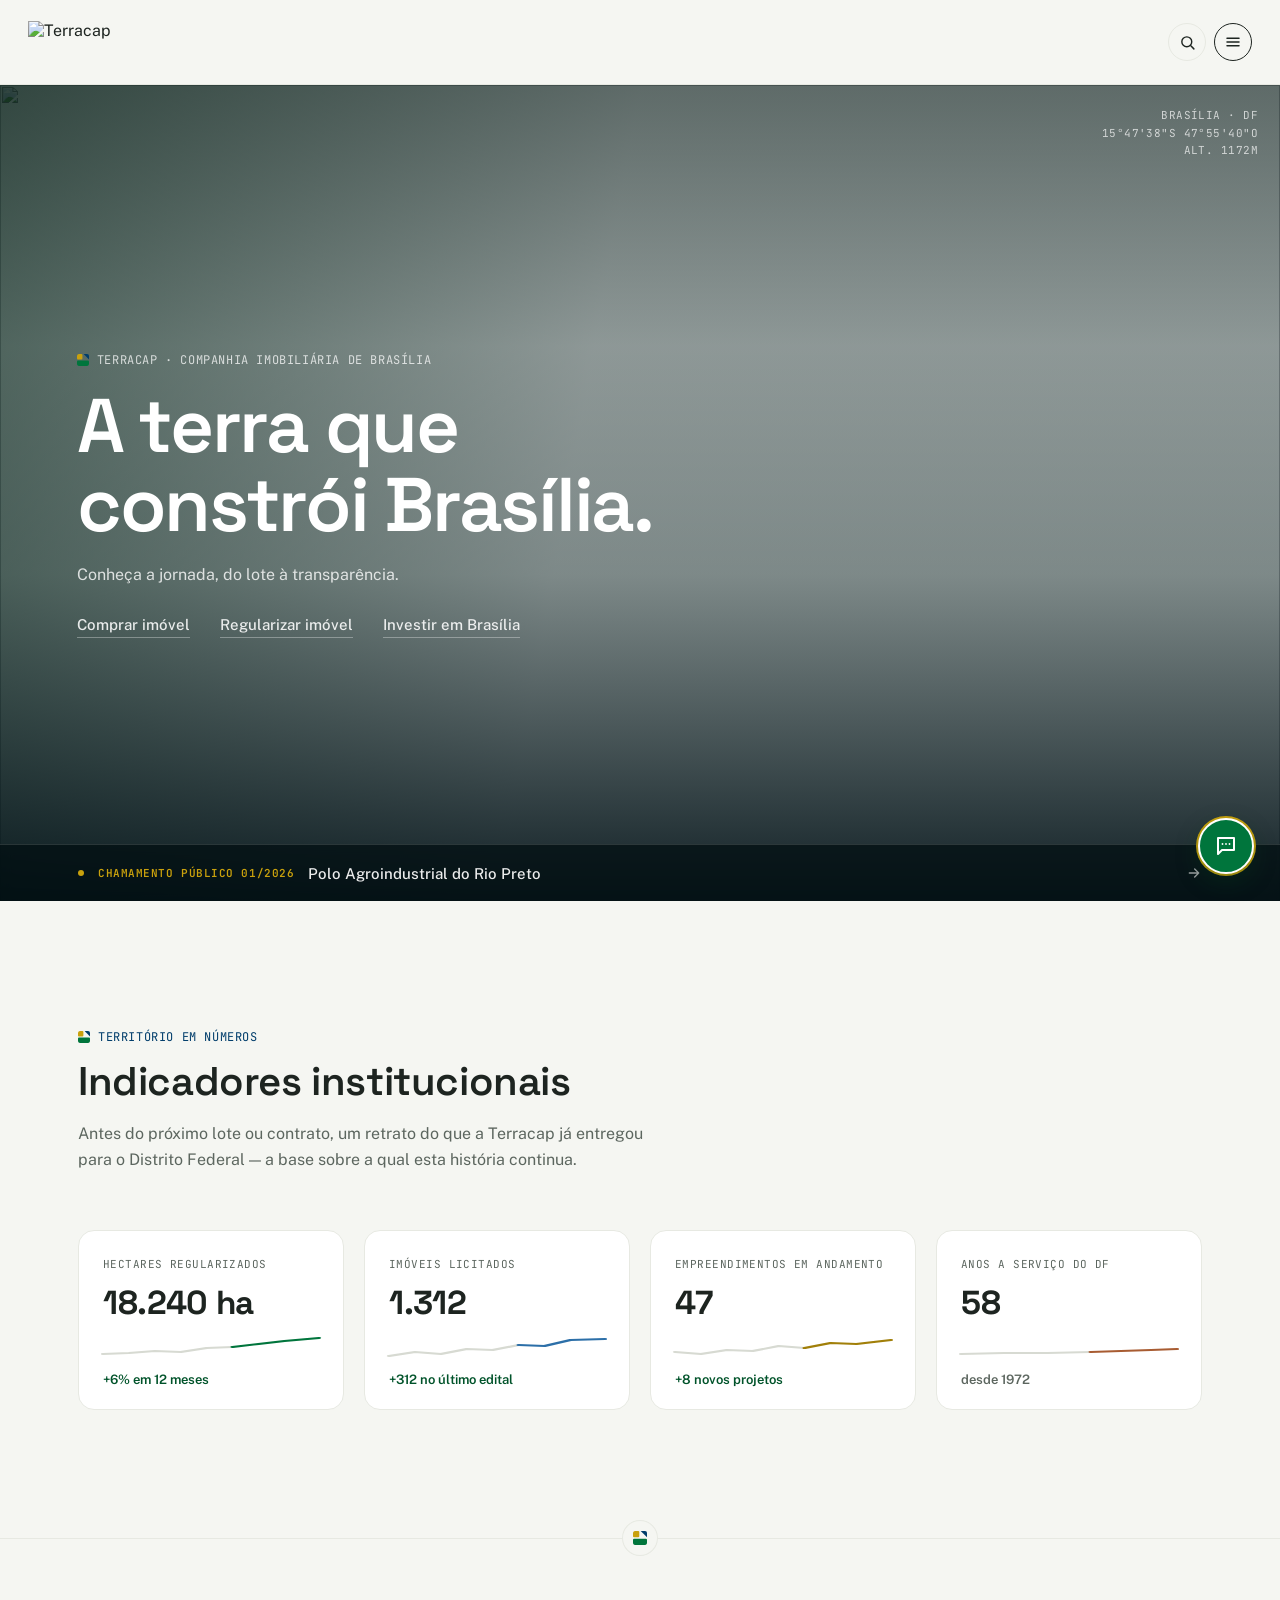
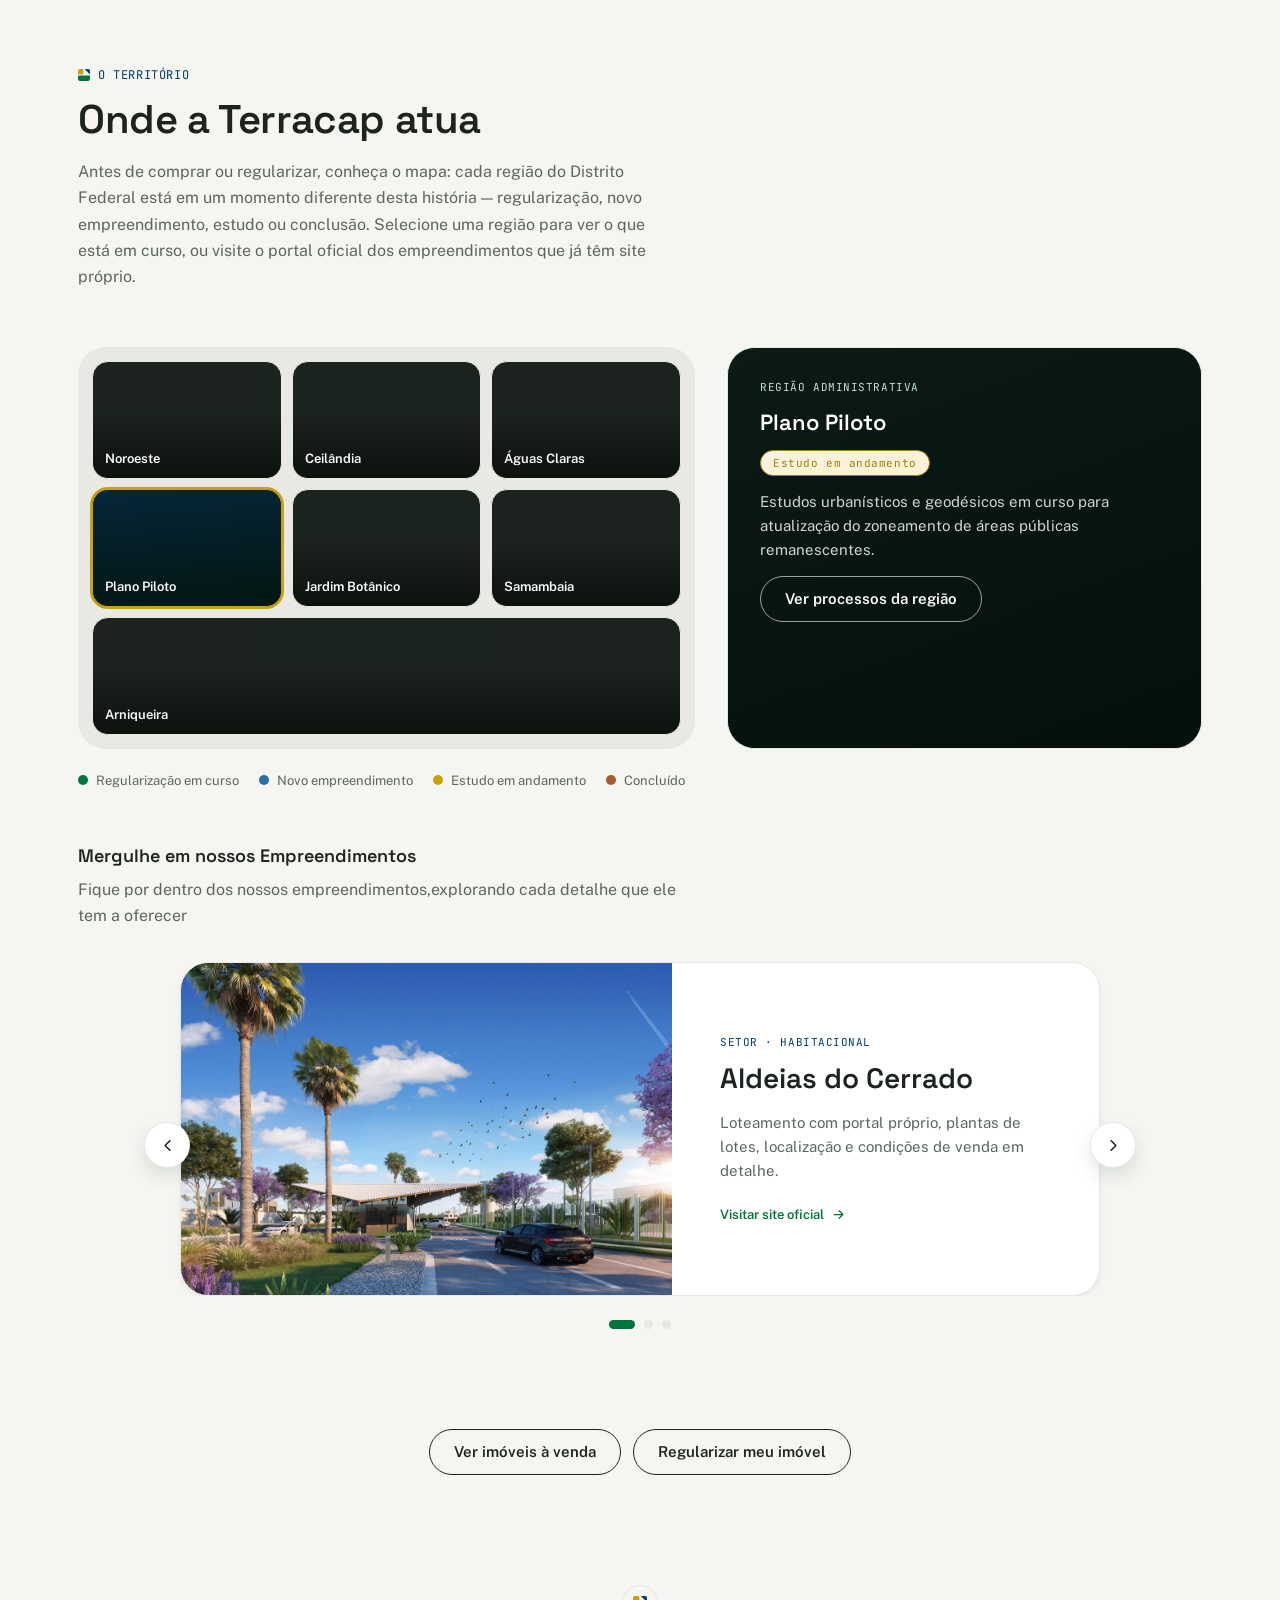
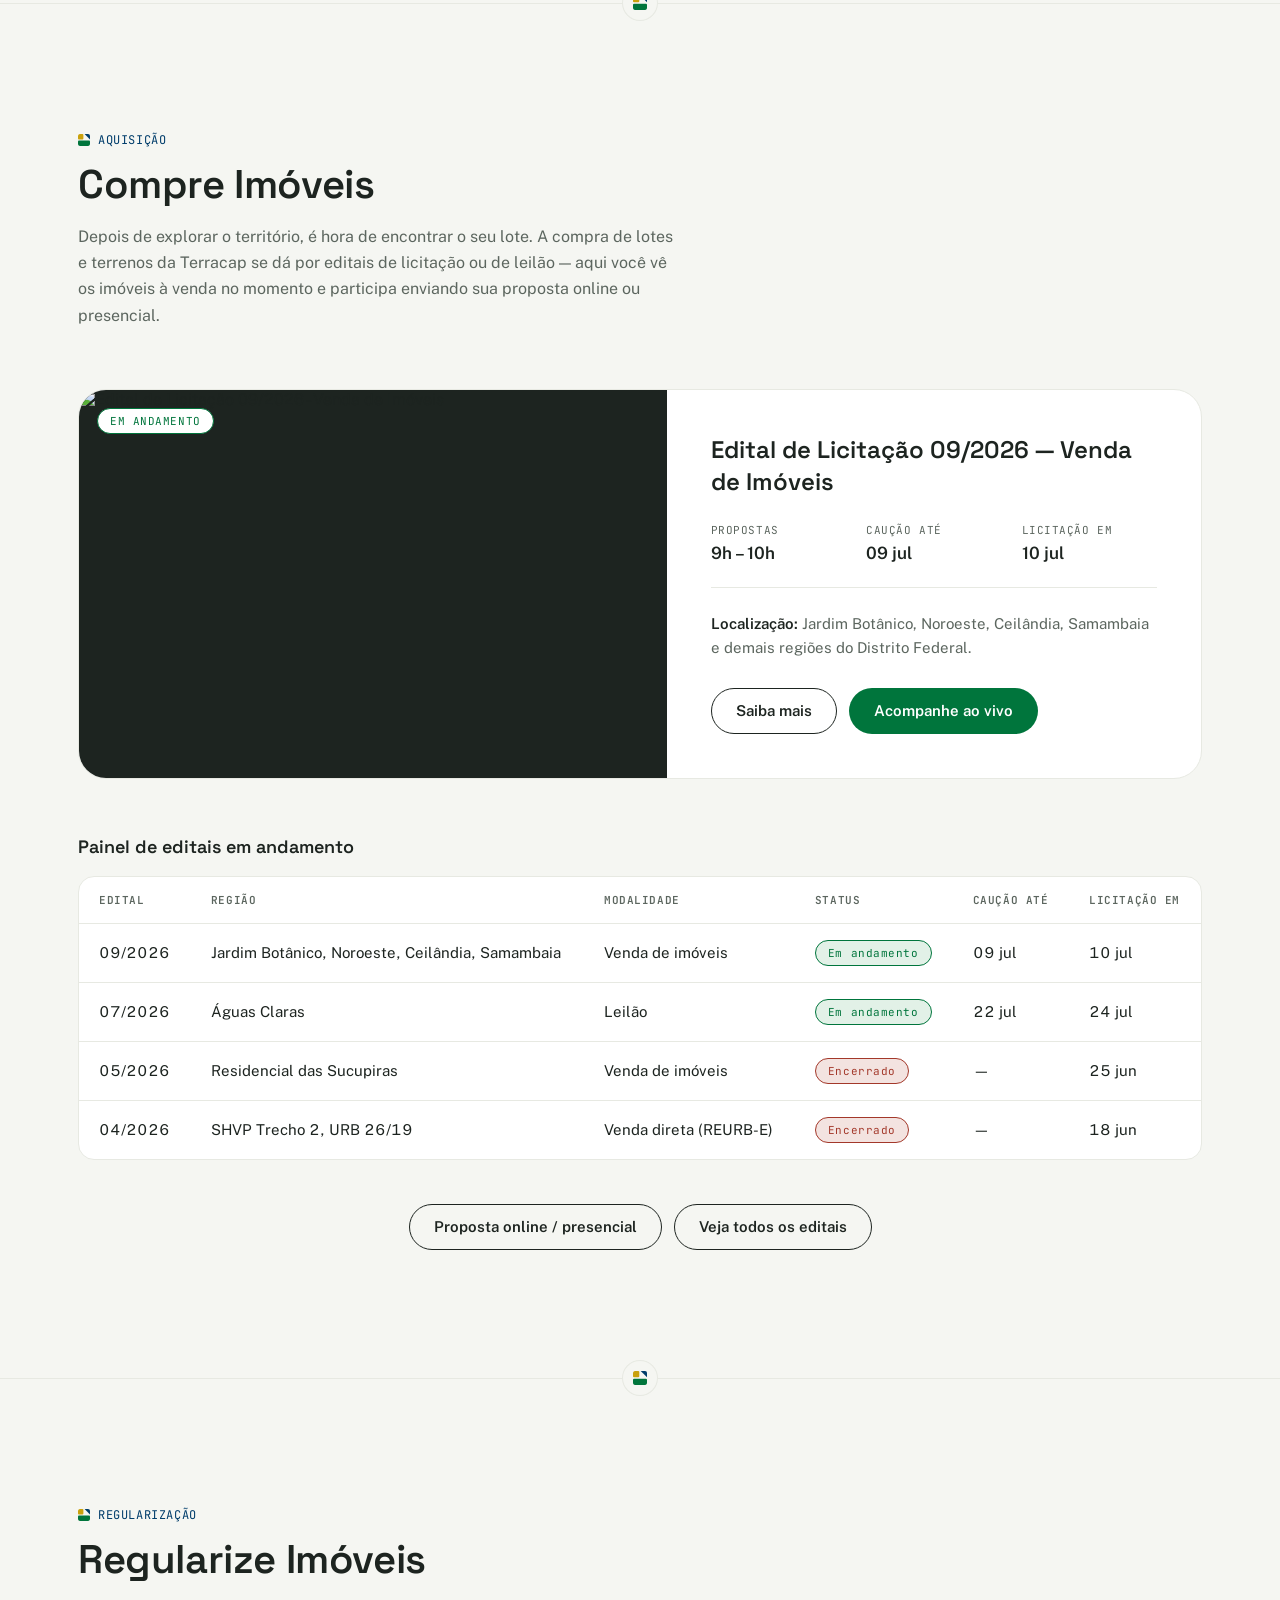
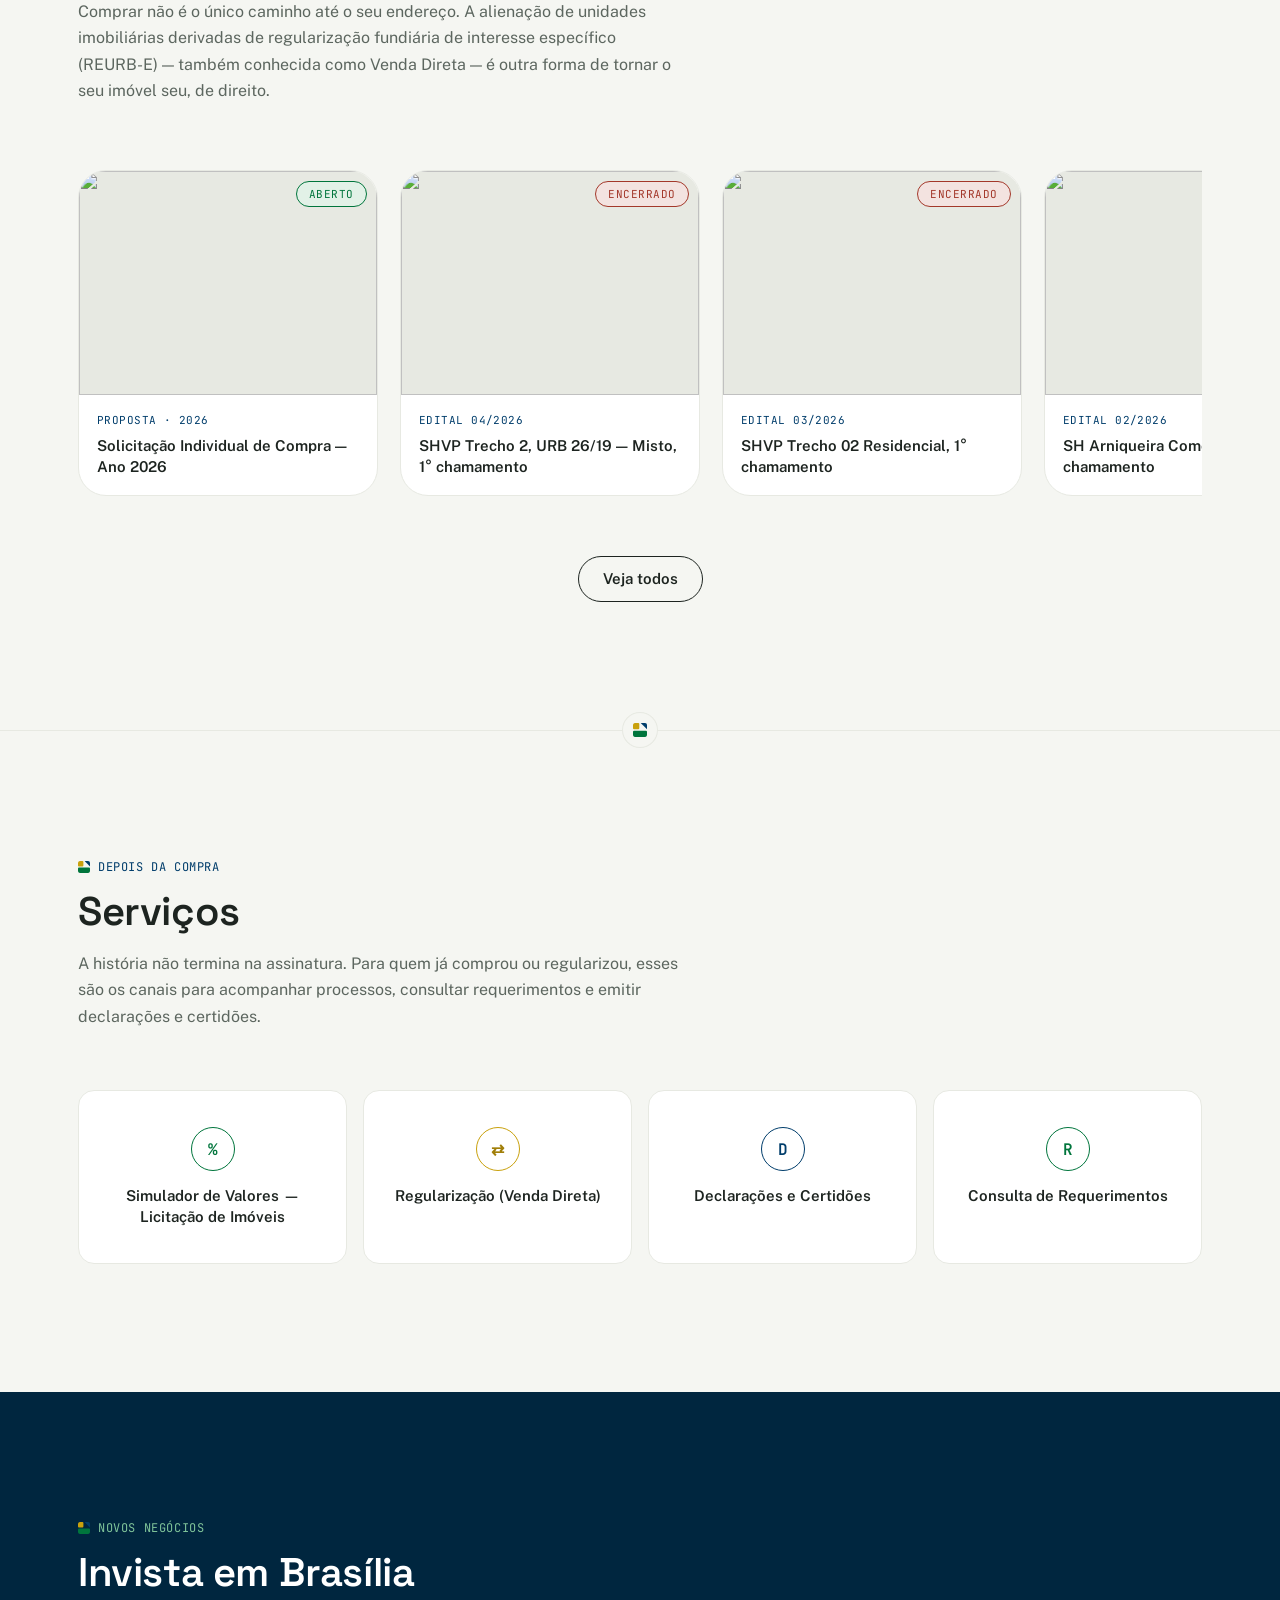
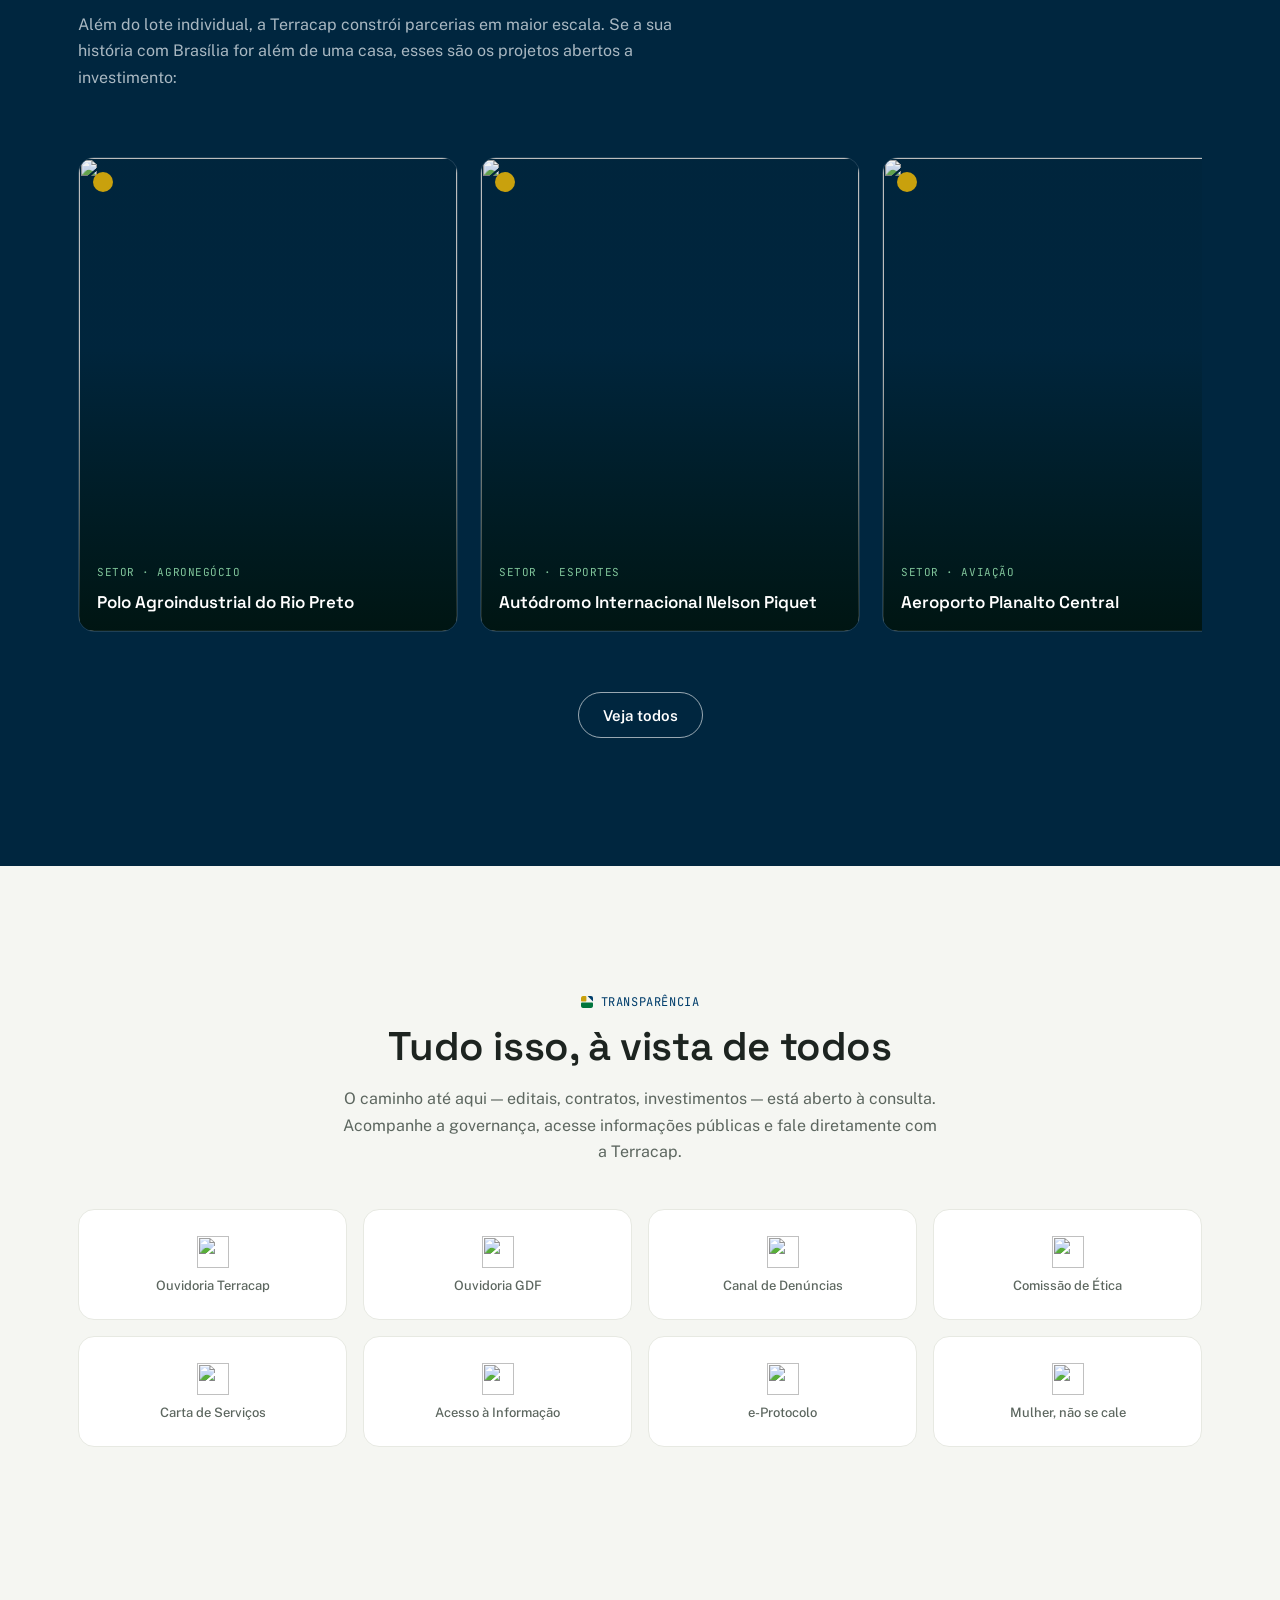
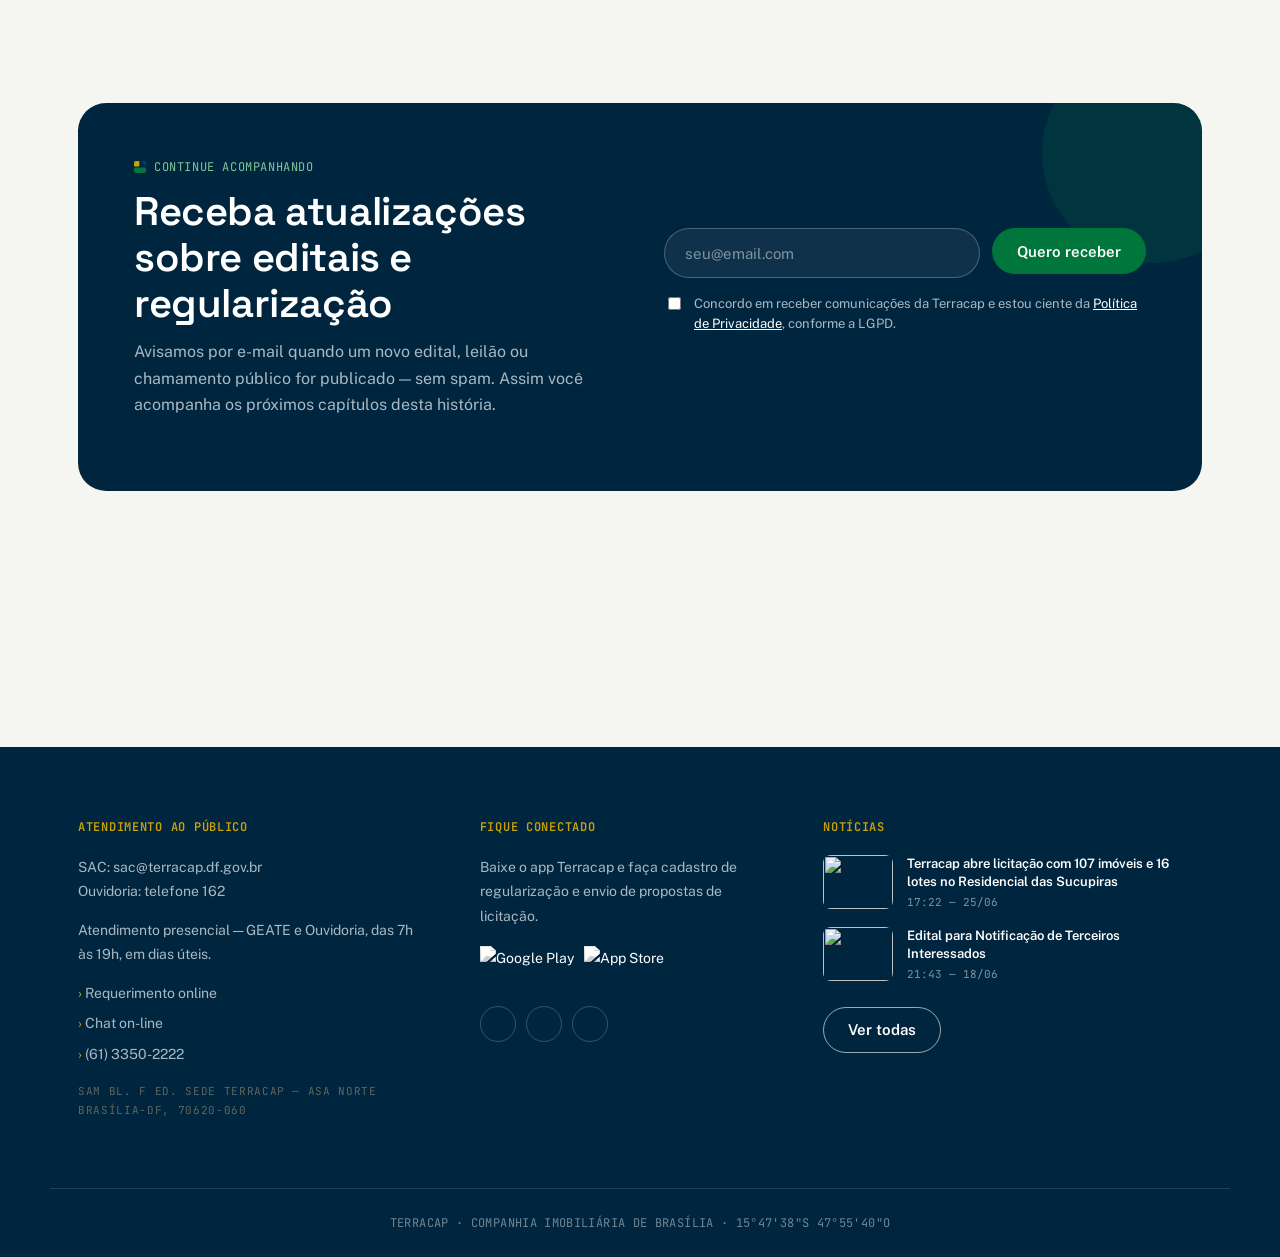
==== commit 742f8314: "Alterações feitas" ====
--- a/index.html
+++ b/index.html
@@ -53,7 +53,7 @@
               </div>
               <div class="mega-col">
                 <h5 class="stacked">Acesso à Informação</h5>
-                <a class="mega-link" href="#">Ouvidoria</a>
+                <a class="mega-link" href="#transparencia">Ouvidoria</a>
                 <a class="mega-link" href="#">Notícias</a>
                 <a class="mega-link" href="#compre-imoveis">Licitações (compras)</a>
               </div>
@@ -98,6 +98,9 @@
               <a class="mega-link" href="#">Contato para imprensa</a>
             </div>
           </div>
+
+          <a href="#transparencia">Governança</a>
+          <a href="#transparencia">Acesso à informação</a>
         </div>
 
         <a href="https://servicosonline.terracap.df.gov.br/" class="btn btn-primary nav-cta-mobile" target="_blank" rel="noopener">Serviços Online</a>
@@ -131,6 +134,7 @@
         <a href="#regularize-imoveis">Regularização de imóveis (Venda Direta)</a>
         <a href="https://servicosonline.terracap.df.gov.br/" target="_blank" rel="noopener">Simulador de valores</a>
         <a href="#invista-em-brasilia">Investir em Brasília</a>
+        <a href="#transparencia">Transparência e prestação de contas</a>
       </div>
     </div>
   </div>
@@ -147,6 +151,7 @@
           <span class="hero-mark" aria-hidden="true"></span>
           <span class="eyebrow hero-eyebrow">Terracap · Companhia Imobiliária de Brasília</span>
           <h1 class="hero-statement">A terra que<br>constrói Brasília.</h1>
+          <p class="hero-lede">Conheça a jornada, do lote à transparência.</p>
           <nav class="hero-links" aria-label="Principais serviços">
             <a href="#compre-imoveis">Comprar imóvel</a>
             <a href="#regularize-imoveis">Regularizar imóvel</a>
@@ -171,7 +176,7 @@
     <div class="container">
       <span class="eyebrow">Território em números</span>
       <h2 class="section-title" id="indicadores-title">Indicadores institucionais</h2>
-      <p class="section-sub">Um retrato do trabalho da Terracap na gestão do patrimônio imobiliário do Distrito Federal.</p>
+      <p class="section-sub">Antes do próximo lote ou contrato, um retrato do que a Terracap já entregou para o Distrito Federal — a base sobre a qual esta história continua.</p>
 
       <div style="height:40px;"></div>
 
@@ -218,12 +223,115 @@
 
   <div class="survey-divider"></div>
 
+  <!-- ================= TERRITÓRIO — mapa interativo ================= -->
+  <section id="territorio" aria-labelledby="territorio-title">
+    <div class="container">
+      <span class="eyebrow">O território</span>
+      <h2 class="section-title" id="territorio-title">Onde a Terracap atua</h2>
+      <p class="section-sub">Antes de comprar ou regularizar, conheça o mapa: cada região do Distrito Federal está em um momento diferente desta história — regularização, novo empreendimento, estudo ou conclusão. Selecione uma região para ver o que está em curso, ou visite o portal oficial dos empreendimentos que já têm site próprio.</p>
+
+      <div style="height:40px;"></div>
+
+      <div class="territory-wrap">
+        <div class="territory-map" role="group" aria-label="Mapa de regiões do Distrito Federal">
+          <button type="button" class="territory-node" style="background-image:url('https://commons.wikimedia.org/wiki/Special:FilePath/Bras%C3%ADlia_-_Jardins_de_Burle_Marx_-_Unidade_de_Vizinhan%C3%A7a_(10).jpg?width=800');" data-region="noroeste" data-status="regularizacao" aria-pressed="false"><span>Noroeste</span></button>
+          <button type="button" class="territory-node" style="background-image:url('https://commons.wikimedia.org/wiki/Special:FilePath/Ceil%C3%A2ndia_DF_Brasil_-_Vista_do_Centro_-_panoramio.jpg?width=800');" data-region="ceilandia" data-status="regularizacao" aria-pressed="false"><span>Ceilândia</span></button>
+          <button type="button" class="territory-node" style="background-image:url('https://commons.wikimedia.org/wiki/Special:FilePath/Bras%C3%ADlia_DF_Brasil%2C_%C3%81guas_Claras_-_Sky_line_da_cidade_-_panoramio.jpg?width=800');" data-region="aguas-claras" data-status="empreendimento" aria-pressed="false"><span>Águas Claras</span></button>
+          <button type="button" class="territory-node is-active" style="background-image:url('https://commons.wikimedia.org/wiki/Special:FilePath/Brasilia_-_Congresso_Nacional.jpg?width=800');" data-region="plano-piloto" data-status="estudo" aria-pressed="true"><span>Plano Piloto</span></button>
+          <button type="button" class="territory-node" style="background-image:url('https://commons.wikimedia.org/wiki/Special:FilePath/Pond_-_Jardim_Bot%C3%A2nico_de_Bras%C3%ADlia_-_DSC09727.JPG?width=800');" data-region="jardim-botanico" data-status="empreendimento" aria-pressed="false"><span>Jardim Botânico</span></button>
+          <button type="button" class="territory-node" style="background-image:url('https://commons.wikimedia.org/wiki/Special:FilePath/Samambaia_DF_Brasil_-_Panoramica_-_panoramio.jpg?width=800');" data-region="samambaia" data-status="regularizacao" aria-pressed="false"><span>Samambaia</span></button>
+          <button type="button" class="territory-node" style="background-image:url('https://commons.wikimedia.org/wiki/Special:FilePath/Parque_Arniqueira.jpg?width=800');" data-region="arniqueira" data-status="concluido" aria-pressed="false"><span>Arniqueira</span></button>
+        </div>
+
+        <div class="territory-panel" data-territory-panel aria-live="polite" style="background-image:url('https://commons.wikimedia.org/wiki/Special:FilePath/Brasilia_-_Congresso_Nacional.jpg?width=800');">
+          <span class="code">REGIÃO ADMINISTRATIVA</span>
+          <h3 data-panel-title>Plano Piloto</h3>
+          <span class="stamp stamp-dourado" data-panel-status>Estudo em andamento</span>
+          <p data-panel-desc>Estudos urbanísticos e geodésicos em curso para atualização do zoneamento de áreas públicas remanescentes.</p>
+          <a href="#" class="btn btn-onphoto" data-panel-link>Ver processos da região</a>
+        </div>
+      </div>
+
+      <div class="territory-legend">
+        <span><i class="dot dot-verde"></i>Regularização em curso</span>
+        <span><i class="dot dot-data-azul"></i>Novo empreendimento</span>
+        <span><i class="dot dot-dourado"></i>Estudo em andamento</span>
+        <span><i class="dot dot-cerrado"></i>Concluído</span>
+      </div>
+
+      <div style="height:56px;"></div>
+
+      <h3 class="table-heading">Mergulhe em nossos Empreendimentos</h3>
+      <p class="section-sub" style="margin-top:-8px;margin-bottom:32px;">Fique por dentro dos nossos empreendimentos,explorando cada detalhe que ele tem a oferecer</p>
+
+      <div class="dev-carousel" data-carousel>
+        <button type="button" class="dev-nav-btn dev-nav-prev" data-carousel-prev aria-label="Empreendimento anterior">
+          <svg viewBox="0 0 24 24" fill="none" stroke="currentColor" stroke-width="2" stroke-linecap="round" stroke-linejoin="round"><path d="M15 6l-6 6 6 6"/></svg>
+        </button>
+        <button type="button" class="dev-nav-btn dev-nav-next" data-carousel-next aria-label="Próximo empreendimento">
+          <svg viewBox="0 0 24 24" fill="none" stroke="currentColor" stroke-width="2" stroke-linecap="round" stroke-linejoin="round"><path d="M9 6l6 6-6 6"/></svg>
+        </button>
+
+        <div class="dev-track" data-carousel-track>
+          <div class="dev-slide">
+            <a class="dev-card reveal" href="https://hugorosa29.github.io/prototipo_aldeia/" target="_blank" rel="noopener" draggable="false">
+              <div class="dev-preview">
+                <img src="Aldeias-do-Cerrado-1 - Copia.jpeg" alt="">
+              </div>
+              <div class="dev-info">
+                <span class="code">SETOR · HABITACIONAL</span>
+                <span class="title">Aldeias do Cerrado</span>
+                <p class="dev-desc">Loteamento com portal próprio, plantas de lotes, localização e condições de venda em detalhe.</p>
+                <span class="dev-link">Visitar site oficial
+                  <svg viewBox="0 0 24 24" fill="none" stroke="currentColor" stroke-width="2" stroke-linecap="round" stroke-linejoin="round"><path d="M5 12h14M13 6l6 6-6 6"/></svg>
+                </span>
+              </div>
+            </a>
+          </div>
+
+          <div class="dev-slide">
+            <div class="dev-card reveal" aria-disabled="true">
+              <div class="dev-preview dev-preview-placeholder"><span>Em breve</span></div>
+              <div class="dev-info">
+                <span class="code">SETOR · MISTO</span>
+                <span class="title">Novo portal em desenvolvimento</span>
+                <p class="dev-desc">Este empreendimento ainda não tem site próprio publicado. Volte em breve.</p>
+              </div>
+            </div>
+          </div>
+
+          <div class="dev-slide">
+            <div class="dev-card reveal" aria-disabled="true">
+              <div class="dev-preview dev-preview-placeholder"><span>Em breve</span></div>
+              <div class="dev-info">
+                <span class="code">SETOR · COMERCIAL</span>
+                <span class="title">Novo portal em desenvolvimento</span>
+                <p class="dev-desc">Este empreendimento ainda não tem site próprio publicado. Volte em breve.</p>
+              </div>
+            </div>
+          </div>
+        </div>
+
+        <div class="dev-dots" data-carousel-dots></div>
+      </div>
+
+      <div style="height:56px;"></div>
+
+      <div class="section-footer-actions">
+        <a href="#compre-imoveis" class="btn btn-line">Ver imóveis à venda</a>
+        <a href="#regularize-imoveis" class="btn btn-line">Regularizar meu imóvel</a>
+      </div>
+    </div>
+  </section>
+
+  <div class="survey-divider"></div>
+
   <!-- ================= COMPRE IMÓVEIS ================= -->
   <section id="compre-imoveis">
     <div class="container">
-      <span class="eyebrow">Área 01 · Aquisição</span>
+      <span class="eyebrow">Aquisição</span>
       <h2 class="section-title">Compre Imóveis</h2>
-      <p class="section-sub">A compra de lotes e terrenos da Terracap se dá por editais de licitação ou de leilão. Aqui você vê os imóveis à venda no momento e participa enviando sua proposta online ou presencial.</p>
+      <p class="section-sub">Depois de explorar o território, é hora de encontrar o seu lote. A compra de lotes e terrenos da Terracap se dá por editais de licitação ou de leilão — aqui você vê os imóveis à venda no momento e participa enviando sua proposta online ou presencial.</p>
 
       <div style="height:44px;"></div>
 
@@ -314,9 +422,9 @@
   <!-- ================= REGULARIZE IMÓVEIS ================= -->
   <section id="regularize-imoveis">
     <div class="container">
-      <span class="eyebrow">Área 02 · Regularização</span>
+      <span class="eyebrow">Regularização</span>
       <h2 class="section-title">Regularize Imóveis</h2>
-      <p class="section-sub">A alienação de unidades imobiliárias derivadas de regularização fundiária em áreas de interesse específico (REURB-E) é também conhecida como Venda Direta. Aqui você pode regularizar o seu imóvel.</p>
+      <p class="section-sub">Comprar não é o único caminho até o seu endereço. A alienação de unidades imobiliárias derivadas de regularização fundiária de interesse específico (REURB-E) — também conhecida como Venda Direta — é outra forma de tornar o seu imóvel seu, de direito.</p>
 
       <div style="height:44px;"></div>
 
@@ -386,7 +494,8 @@
       <div class="section-footer-actions">
         <a href="#" class="btn btn-line">Veja todos</a>
       </div>
-
+      <!--
+      
       <div style="height:56px;"></div>
       <div style="text-align:center;">
         <span class="eyebrow" style="justify-content:center;">Conheça mais</span>
@@ -396,46 +505,7 @@
           <a href="#" class="btn btn-line">Perguntas frequentes</a>
         </div>
       </div>
-    </div>
-  </section>
-
-  <div class="survey-divider"></div>
-
-  <!-- ================= TERRITÓRIO — mapa interativo ================= -->
-  <section id="territorio" aria-labelledby="territorio-title">
-    <div class="container">
-      <span class="eyebrow">Território · Distrito Federal</span>
-      <h2 class="section-title" id="territorio-title">Onde a Terracap atua</h2>
-      <p class="section-sub">Um recorte do eixo urbano do Distrito Federal. Selecione uma região para ver o que está em curso.</p>
-
-      <div style="height:40px;"></div>
-
-      <div class="territory-wrap">
-        <div class="territory-map" role="group" aria-label="Mapa de regiões do Distrito Federal">
-          <button type="button" class="territory-node" style="background-image:url('https://commons.wikimedia.org/wiki/Special:FilePath/Bras%C3%ADlia_-_Jardins_de_Burle_Marx_-_Unidade_de_Vizinhan%C3%A7a_(10).jpg?width=800');" data-region="noroeste" data-status="regularizacao" aria-pressed="false"><span>Noroeste</span></button>
-          <button type="button" class="territory-node" style="background-image:url('https://commons.wikimedia.org/wiki/Special:FilePath/Ceil%C3%A2ndia_DF_Brasil_-_Vista_do_Centro_-_panoramio.jpg?width=800');" data-region="ceilandia" data-status="regularizacao" aria-pressed="false"><span>Ceilândia</span></button>
-          <button type="button" class="territory-node" style="background-image:url('https://commons.wikimedia.org/wiki/Special:FilePath/Bras%C3%ADlia_DF_Brasil%2C_%C3%81guas_Claras_-_Sky_line_da_cidade_-_panoramio.jpg?width=800');" data-region="aguas-claras" data-status="empreendimento" aria-pressed="false"><span>Águas Claras</span></button>
-          <button type="button" class="territory-node is-active" style="background-image:url('https://commons.wikimedia.org/wiki/Special:FilePath/Brasilia_-_Congresso_Nacional.jpg?width=800');" data-region="plano-piloto" data-status="estudo" aria-pressed="true"><span>Plano Piloto</span></button>
-          <button type="button" class="territory-node" style="background-image:url('https://commons.wikimedia.org/wiki/Special:FilePath/Pond_-_Jardim_Bot%C3%A2nico_de_Bras%C3%ADlia_-_DSC09727.JPG?width=800');" data-region="jardim-botanico" data-status="empreendimento" aria-pressed="false"><span>Jardim Botânico</span></button>
-          <button type="button" class="territory-node" style="background-image:url('https://commons.wikimedia.org/wiki/Special:FilePath/Samambaia_DF_Brasil_-_Panoramica_-_panoramio.jpg?width=800');" data-region="samambaia" data-status="regularizacao" aria-pressed="false"><span>Samambaia</span></button>
-          <button type="button" class="territory-node" style="background-image:url('https://commons.wikimedia.org/wiki/Special:FilePath/Parque_Arniqueira.jpg?width=800');" data-region="arniqueira" data-status="concluido" aria-pressed="false"><span>Arniqueira</span></button>
-        </div>
-
-        <div class="territory-panel" data-territory-panel aria-live="polite" style="background-image:url('https://commons.wikimedia.org/wiki/Special:FilePath/Brasilia_-_Congresso_Nacional.jpg?width=800');">
-          <span class="code">REGIÃO ADMINISTRATIVA</span>
-          <h3 data-panel-title>Plano Piloto</h3>
-          <span class="stamp stamp-dourado" data-panel-status>Estudo em andamento</span>
-          <p data-panel-desc>Estudos urbanísticos e geodésicos em curso para atualização do zoneamento de áreas públicas remanescentes.</p>
-          <a href="#" class="btn btn-onphoto" data-panel-link>Ver processos da região</a>
-        </div>
-      </div>
-
-      <div class="territory-legend">
-        <span><i class="dot dot-verde"></i>Regularização em curso</span>
-        <span><i class="dot dot-data-azul"></i>Novo empreendimento</span>
-        <span><i class="dot dot-dourado"></i>Estudo em andamento</span>
-        <span><i class="dot dot-cerrado"></i>Concluído</span>
-      </div>
+      -->
     </div>
   </section>
 
@@ -444,9 +514,9 @@
   <!-- ================= SERVIÇOS ONLINE ================= -->
   <section id="servicos-online">
     <div class="container">
-      <span class="eyebrow">Área 03 · Pós-venda</span>
+      <span class="eyebrow">Depois da compra</span>
       <h2 class="section-title">Serviços</h2>
-      <p class="section-sub">Para quem já comprou imóvel: acompanhe processos, consulte requerimentos e acesse serviços como declarações e certidões.</p>
+      <p class="section-sub">A história não termina na assinatura. Para quem já comprou ou regularizou, esses são os canais para acompanhar processos, consultar requerimentos e emitir declarações e certidões.</p>
 
       <div style="height:44px;"></div>
 
@@ -474,9 +544,9 @@
   <!-- ================= INVISTA EM BRASÍLIA — modo satélite ================= -->
   <section id="invista-em-brasilia" style="background:var(--azul-deep);">
     <div class="container">
-      <span class="eyebrow" style="color:#7FC49A;">Área 04 · Novos negócios</span>
+      <span class="eyebrow" style="color:#7FC49A;">Novos negócios</span>
       <h2 class="section-title" style="color:var(--white);">Invista em Brasília</h2>
-      <p class="section-sub" style="color:#A9B8C2;">A Terracap tem como um de seus objetivos parcerias em projetos focados no desenvolvimento do Distrito Federal. Confira os projetos:</p>
+      <p class="section-sub" style="color:#A9B8C2;">Além do lote individual, a Terracap constrói parcerias em maior escala. Se a sua história com Brasília for além de uma casa, esses são os projetos abertos a investimento:</p>
 
       <div style="height:44px;"></div>
 
@@ -509,11 +579,12 @@
     </div>
   </section>
 
-  <!-- ================= FIQUE POR DENTRO ================= -->
-  <section id="fique-por-dentro">
-    <div class="container">
-      <span class="eyebrow" style="justify-content:center;">Legenda</span>
-      <h2 class="section-title" style="text-align:center;">Fique por dentro</h2>
+  <!-- ================= TRANSPARÊNCIA ================= -->
+  <section id="transparencia">
+    <div class="container">
+      <span class="eyebrow" style="justify-content:center;">Transparência</span>
+      <h2 class="section-title" style="text-align:center;">Tudo isso, à vista de todos</h2>
+      <p class="section-sub" style="text-align:center;margin:16px auto 0;">O caminho até aqui — editais, contratos, investimentos — está aberto à consulta. Acompanhe a governança, acesse informações públicas e fale diretamente com a Terracap.</p>
       <div style="height:44px;"></div>
       <div class="legend-grid">
         <a class="legend-item" href="#"><img src="https://www.terracap.df.gov.br/images/sampledata/Ouvidoria-cpia.png" alt=""><span>Ouvidoria Terracap</span></a>
@@ -533,9 +604,9 @@
     <div class="container">
       <div class="newsletter-frame reveal">
         <div class="newsletter-copy">
-          <span class="eyebrow">Fique informado</span>
+          <span class="eyebrow">Continue acompanhando</span>
           <h2 class="section-title">Receba atualizações sobre editais e regularização</h2>
-          <p class="section-sub" style="margin-top:12px;">Avisamos por e-mail quando um novo edital, leilão ou chamamento público for publicado — sem spam.</p>
+          <p class="section-sub" style="margin-top:12px;">Avisamos por e-mail quando um novo edital, leilão ou chamamento público for publicado — sem spam. Assim você acompanha os próximos capítulos desta história.</p>
         </div>
         <form class="newsletter-form" data-newsletter-form novalidate>
           <div class="field-row">
--- a/terracap.css
+++ b/terracap.css
@@ -223,14 +223,15 @@
   background:var(--paper);
   border-bottom:1px solid var(--paper-deep);
 }
+.site-header .container{max-width:1400px;}
 .nav-row{display:flex;align-items:center;justify-content:space-between;height:84px;}
-.brand{display:flex;align-items:center;gap:14px;}
-.brand img{height:32px;width:auto;}
+.brand{display:flex;align-items:center;gap:14px;margin-right:56px;flex-shrink:0;}
+.brand img{height:42px;width:auto;}
 .brand .coord{border-left:1px solid var(--paper-deep);padding-left:14px;display:none;}
 .main-nav{display:flex;align-items:center;gap:2px;}
 .main-nav a, .nav-link-btn{
   font-family:var(--body);font-size:.9375rem;font-weight:500;color:var(--ink);
-  padding:10px 14px;position:relative;
+  padding:10px 12px;position:relative;white-space:nowrap;
 }
 .main-nav a::after, .nav-link-btn::after{
   content:"";position:absolute;left:14px;right:14px;bottom:6px;height:2px;border-radius:2px;
@@ -290,352 +291,9 @@
 .nav-search-btn svg{width:17px;height:17px;}
 .nav-cta-mobile{display:none;}
 
-/* ============================================================ HERO — proposta editorial */
-.hero{
-  position:relative;height:calc(100vh - 84px);min-height:560px;
-  display:flex;flex-direction:column;overflow:hidden;
-}
-.hero img.bg{
-  position:absolute;inset:0;width:100%;height:100%;object-fit:cover;
-  filter:grayscale(.25) saturate(.75) contrast(1.08) brightness(.92);
-}
-.hero::after{
-  content:"";position:absolute;inset:0;z-index:1;
-  background:
-    linear-gradient(180deg, rgba(0,20,18,.55) 0%, rgba(0,24,26,.32) 32%, rgba(0,24,26,.4) 60%, rgba(0,16,22,.92) 100%),
-    linear-gradient(100deg, rgba(0,38,20,.55) 0%, rgba(0,20,25,.15) 45%);
-}
-.hero-frame{
-  position:relative;z-index:3;flex:1;width:100%;
-  display:flex;align-items:center;
-  padding:36px 0;
-}
-.hero-inner{width:100%;padding-left:clamp(24px, 6vw, 96px);padding-right:24px;}
-.hero-manifesto{max-width:760px;position:relative;}
-.hero-mark{
-  display:block;width:34px;height:39.5px;margin-bottom:22px;
-  background-image:url("https://www.terracap.df.gov.br/images/sampledata/logo.png");
-  background-repeat:no-repeat;
-  background-position:0 -0.5px;
-  background-size:158px 41px;
-  filter:drop-shadow(0 6px 14px rgba(0,0,0,.4));
-}
-.hero-eyebrow{color:rgba(255,255,255,.75);margin-bottom:18px;}
-.hero-eyebrow::before{background-image:var(--mark);}
-.hero-statement{
-  font-family:var(--display);
-  font-size:clamp(2.6rem, 6vw, 4.75rem);
-  font-weight:600;letter-spacing:-.03em;line-height:1.04;
-  color:var(--white);margin-bottom:30px;
-}
-.hero-links{display:flex;flex-wrap:wrap;gap:10px 30px;}
-.hero-links a{
-  position:relative;
-  font-family:var(--body);font-size:.9375rem;font-weight:500;
-  color:rgba(255,255,255,.88);padding-bottom:4px;
-  border-bottom:1px solid rgba(255,255,255,.32);
-  transition:color .15s ease, border-color .15s ease;
-}
-.hero-links a:hover{color:var(--white);border-color:var(--dourado);}
-
-.hero-ticker{
-  position:relative;z-index:3;
-  display:block;background:rgba(0,14,16,.7);backdrop-filter:blur(6px);
-  border-top:1px solid rgba(255,255,255,.14);
-  transition:background-color .15s ease;
-}
-.hero-ticker:hover{background:rgba(0,14,16,.86);}
-.hero-ticker-inner{display:flex;align-items:center;gap:14px;height:56px;}
-.hero-ticker-dot{
-  width:6px;height:6px;border-radius:50%;background:var(--dourado);flex-shrink:0;
-  animation:hero-ticker-pulse 2s infinite;
-}
-@keyframes hero-ticker-pulse{
-  0%{box-shadow:0 0 0 0 rgba(201,161,13,.5);}
-  70%{box-shadow:0 0 0 7px rgba(201,161,13,0);}
-  100%{box-shadow:0 0 0 0 rgba(201,161,13,0);}
-}
-.hero-ticker-label{
-  font-family:var(--mono);font-size:.6875rem;font-weight:600;letter-spacing:.05em;text-transform:uppercase;
-  color:var(--dourado);flex-shrink:0;
-}
-.hero-ticker-title{
-  font-family:var(--body);font-size:.9375rem;font-weight:500;color:rgba(255,255,255,.92);
-  overflow:hidden;text-overflow:ellipsis;white-space:nowrap;
-}
-.hero-ticker-arrow{width:16px;height:16px;margin-left:auto;color:rgba(255,255,255,.6);flex-shrink:0;transition:transform .15s ease, color .15s ease;}
-.hero-ticker:hover .hero-ticker-arrow{transform:translateX(4px);color:var(--white);}
-
-.hero-coord{
-  position:absolute;top:22px;right:22px;z-index:4;
-  font-family:var(--mono);font-size:.6875rem;color:rgba(255,255,255,.7);
-  text-align:right;line-height:1.6;letter-spacing:.04em;
-}
-@media (max-width:640px){
-  .hero-ticker-title{display:none;}
-  .hero-ticker-inner{height:50px;}
-}
-
-/* ============================================================ FEATURED EDITAL */
-.featured{display:grid;grid-template-columns:1.1fr 1fr;background:var(--white);}
-.featured .media{position:relative;overflow:hidden;background:var(--ink);}
-.featured .media img{width:100%;height:100%;object-fit:cover;min-height:340px;}
-.featured .media .stamp{position:absolute;top:18px;left:18px;background:var(--white);}
-.featured .info{padding:44px;display:flex;flex-direction:column;justify-content:center;position:relative;}
-.featured .info h3{font-size:1.5rem;font-weight:600;margin-bottom:24px;line-height:1.35;}
-.data-grid{display:grid;grid-template-columns:repeat(3,1fr);gap:20px;margin-bottom:24px;padding-bottom:24px;border-bottom:1px solid var(--paper-deep);}
-.data-grid .k{font-family:var(--mono);font-size:.6875rem;color:var(--ink-60);text-transform:uppercase;letter-spacing:.05em;margin-bottom:6px;}
-.data-grid .v{font-size:1.0625rem;font-weight:600;}
-.info-location{font-size:.9375rem;color:var(--ink-60);line-height:1.6;margin-bottom:28px;}
-.info-location strong{color:var(--ink);font-weight:600;}
-.info-actions{display:flex;gap:12px;flex-wrap:wrap;}
-.section-footer-actions{display:flex;justify-content:center;gap:12px;margin-top:44px;flex-wrap:wrap;}
-
-/* ============================================================ INDICADORES / KPI */
-.kpi-row{display:grid;grid-template-columns:repeat(4,1fr);gap:20px;}
-.kpi-tile{
-  background:var(--white);border:1px solid var(--paper-deep);border-radius:var(--radius-md);
-  padding:26px 24px 22px;display:flex;flex-direction:column;gap:10px;
-}
-.kpi-label{font-family:var(--mono);font-size:.6875rem;letter-spacing:.04em;text-transform:uppercase;color:var(--ink-60);}
-.kpi-value{font-family:var(--display);font-weight:700;font-size:clamp(1.6rem,2.6vw,2.15rem);letter-spacing:-.01em;color:var(--ink);}
-.kpi-spark{width:100%;height:28px;overflow:visible;}
-.kpi-spark polyline{fill:none;stroke-width:2;stroke-linecap:round;stroke-linejoin:round;}
-.kpi-spark .spark-muted{stroke:var(--line-muted);}
-.kpi-spark .spark-accent{stroke:var(--verde);}
-.kpi-tile:nth-of-type(1) .spark-accent{stroke:var(--verde);}
-.kpi-tile:nth-of-type(2) .spark-accent{stroke:var(--data-azul);}
-.kpi-tile:nth-of-type(3) .spark-accent{stroke:var(--dourado-deep);}
-.kpi-tile:nth-of-type(4) .spark-accent{stroke:var(--cerrado);}
-.kpi-delta{font-size:.8125rem;font-weight:600;}
-.kpi-up{color:var(--verde-deep);}
-.kpi-neutral{color:var(--ink-60);}
-
-/* ============================================================ TABELA DE DADOS */
-.table-heading{font-family:var(--display);font-size:1.125rem;font-weight:600;margin-bottom:18px;}
-.table-scroll{overflow-x:auto;border:1px solid var(--paper-deep);border-radius:var(--radius-md);background:var(--white);}
-.data-table{width:100%;border-collapse:collapse;min-width:640px;}
-.data-table th{
-  text-align:left;font-family:var(--mono);font-size:.6875rem;letter-spacing:.05em;text-transform:uppercase;
-  color:var(--ink-60);font-weight:600;padding:16px 20px;border-bottom:1px solid var(--paper-deep);white-space:nowrap;
-}
-.data-table td{
-  padding:16px 20px;font-size:.9375rem;border-bottom:1px solid var(--paper-deep);
-  font-variant-numeric:tabular-nums;vertical-align:middle;
-}
-.data-table tbody tr:last-child td{border-bottom:none;}
-.data-table tbody tr:hover{background:var(--paper);}
-
-/* ============================================================ TERRITÓRIO / MAPA INTERATIVO */
-.territory-wrap{display:grid;grid-template-columns:1.3fr 1fr;gap:32px;align-items:stretch;}
-.territory-map{
-  display:flex;flex-wrap:wrap;
-  gap:10px;
-  background:var(--paper-deep);border-radius:var(--radius-lg);padding:14px;
-}
-.territory-node{
-  flex:1 1 150px;height:118px;
-  position:relative;overflow:hidden;
-  background-color:var(--ink);background-size:cover;background-position:center;
-  border:1.5px solid var(--paper-deep);border-radius:var(--radius-md);
-  cursor:pointer;display:flex;align-items:flex-end;justify-content:flex-start;padding:10px 12px;
-  transition:border-color .15s ease, transform .15s ease, box-shadow .15s ease;
-}
-.territory-node::after{
-  content:"";position:absolute;inset:0;z-index:0;pointer-events:none;
-  background:linear-gradient(180deg, rgba(10,20,15,.05) 45%, rgba(8,14,10,.85) 100%);
-  transition:background-color .15s ease;
-}
-.territory-node span{
-  position:relative;z-index:1;
-  font-family:var(--body);font-weight:600;font-size:.8125rem;color:var(--white);
-  text-align:left;line-height:1.25;
-}
-.territory-node:hover{border-color:var(--verde);transform:translateY(-2px);}
-.territory-node:hover::after{background:linear-gradient(180deg, rgba(0,80,40,.05) 45%, rgba(0,50,25,.82) 100%);}
-.territory-node.is-active{border-color:var(--dourado);box-shadow:0 0 0 2px var(--dourado);}
-.territory-node.is-active::after{background:linear-gradient(175deg, rgba(0,38,63,.8) 0%, rgba(0,20,15,.9) 100%);}
-.territory-panel{
-  position:relative;overflow:hidden;
-  background-color:var(--ink);background-size:cover;background-position:center;
-  transition:background-image .25s ease;
-  border:1px solid var(--paper-deep);border-radius:var(--radius-lg);
-  padding:32px;display:flex;flex-direction:column;gap:14px;align-items:flex-start;
-}
-.territory-panel::before{
-  content:"";position:absolute;inset:0;z-index:0;pointer-events:none;
-  background:linear-gradient(160deg, rgba(0,20,15,.6) 0%, rgba(0,14,10,.9) 100%);
-}
-.territory-panel > *{position:relative;z-index:1;}
-.territory-panel .code{font-family:var(--mono);font-size:.6875rem;letter-spacing:.05em;color:#BFE0D6;}
-.territory-panel h3{font-size:1.375rem;font-weight:600;color:var(--white);}
-.territory-panel p{color:rgba(255,255,255,.82);font-size:.9375rem;line-height:1.6;margin:0;}
-.territory-legend{display:flex;flex-wrap:wrap;gap:20px;margin-top:24px;}
-.territory-legend span{display:flex;align-items:center;gap:8px;font-size:.8125rem;color:var(--ink-60);}
-.dot{width:10px;height:10px;border-radius:50%;flex-shrink:0;}
-.dot-verde{background:var(--verde);}
-.dot-data-azul{background:var(--data-azul);}
-.dot-dourado{background:var(--dourado);}
-.dot-cerrado{background:var(--cerrado);}
-
-/* ============================================================ NEWSLETTER / FORMULÁRIO */
-.newsletter-frame{
-  background:var(--azul-deep);border-radius:var(--radius-lg);
-  padding:56px;display:grid;grid-template-columns:1fr 1fr;gap:48px;align-items:center;
-  position:relative;overflow:hidden;
-}
-.newsletter-frame::before{
-  content:"";position:absolute;top:-60px;right:-60px;width:220px;height:220px;border-radius:50%;
-  background:var(--verde);opacity:.18;
-}
-.newsletter-frame .eyebrow{color:#7FC49A;}
-.newsletter-frame .section-title{color:var(--white);}
-.newsletter-frame .section-sub{color:#A9B8C2;}
-.newsletter-form{position:relative;z-index:1;display:flex;flex-direction:column;gap:16px;}
-.field-row{display:flex;gap:12px;}
-.field-row input{
-  flex:1;height:50px;border-radius:999px;border:1.5px solid rgba(255,255,255,.25);
-  background:rgba(255,255,255,.06);color:var(--white);padding:0 20px;font-family:var(--body);font-size:.9375rem;
-}
-.field-row input::placeholder{color:#7E93A0;}
-.field-row input:focus-visible{outline:2px solid var(--dourado);outline-offset:2px;}
-.field-check{display:flex;gap:10px;align-items:flex-start;font-size:.8125rem;color:#A9B8C2;line-height:1.5;}
-.field-check input{margin-top:3px;accent-color:var(--verde);flex-shrink:0;}
-.field-check a{color:var(--white);text-decoration:underline;}
-.field-feedback{margin:0;font-size:.875rem;color:#7FC49A;min-height:1.2em;}
-.field-feedback.is-error{color:#E8998C;}
-
-/* ============================================================ BUSCA — overlay */
-.search-overlay{
-  position:fixed;inset:0;z-index:1500;
-  background:rgba(10,20,15,.55);backdrop-filter:blur(2px);
-  display:flex;align-items:flex-start;justify-content:center;
-  padding-top:min(18vh,160px);
-}
-.search-overlay[hidden]{display:none;}
-.search-overlay-inner{width:100%;max-width:640px;}
-.search-overlay [role="search"]{
-  display:flex;align-items:center;gap:12px;background:var(--white);border-radius:var(--radius-md);
-  padding:0 20px;height:64px;box-shadow:0 24px 60px rgba(0,20,10,.3);
-}
-.search-overlay [role="search"] svg{width:20px;height:20px;color:var(--ink-60);flex-shrink:0;}
-.search-overlay input[type="search"]{
-  flex:1;height:100%;border:none;background:none;font-family:var(--body);font-size:1.0625rem;color:var(--ink);
-}
-.search-overlay input[type="search"]:focus-visible{outline:none;}
-.search-overlay input[type="search"]::-webkit-search-cancel-button{display:none;}
-.search-close{
-  width:34px;height:34px;border-radius:50%;border:none;background:var(--paper);color:var(--ink);
-  display:flex;align-items:center;justify-content:center;cursor:pointer;flex-shrink:0;
-}
-.search-close svg{width:16px;height:16px;}
-.search-suggestions{
-  background:var(--white);border-radius:var(--radius-md);margin-top:10px;padding:18px 20px;
-  display:flex;flex-direction:column;gap:2px;box-shadow:0 24px 60px rgba(0,20,10,.3);
-}
-.search-suggestions .coord{margin-bottom:8px;}
-.search-suggestions a{padding:10px 4px;border-radius:8px;font-size:.9375rem;transition:background-color .15s ease, color .15s ease;}
-.search-suggestions a:hover{background:var(--paper);color:var(--verde);}
-
-/* ============================================================ SCROLLER DE CARDS */
-.scroller{display:flex;gap:22px;overflow-x:auto;padding:6px 6px 16px;scroll-snap-type:x mandatory;}
-.scroller::-webkit-scrollbar{height:6px;}
-.scroller::-webkit-scrollbar-thumb{background:var(--azul-25);border-radius:999px;}
-
-.card-lote{flex:0 0 300px;scroll-snap-align:start;display:block;}
-.card-lote .thumb{position:relative;aspect-ratio:4/3;overflow:hidden;background:var(--paper-deep);}
-.card-lote .thumb img{width:100%;height:100%;object-fit:cover;}
-.card-lote .thumb .stamp{position:absolute;top:10px;right:10px;}
-.card-lote .body{padding:18px;}
-.card-lote .code{font-family:var(--mono);font-size:.6875rem;color:var(--azul);letter-spacing:.04em;display:block;margin-bottom:8px;}
-.card-lote .title{font-size:.9375rem;font-weight:600;line-height:1.4;font-family:var(--body);}
-
-/* project cards — noite / satélite */
-.card-satelite{flex:0 0 280px;scroll-snap-align:start;position:relative;aspect-ratio:4/5;overflow:hidden;border-radius:var(--radius-md);border:1px solid rgba(255,255,255,.12);}
-.card-satelite img{width:100%;height:100%;object-fit:cover;filter:saturate(.7) contrast(1.1);}
-.card-satelite::after{content:"";position:absolute;inset:0;background:linear-gradient(180deg, rgba(0,20,15,.05) 40%, rgba(0,20,15,.92) 100%);}
-.card-satelite::before{
-  content:"";position:absolute;top:14px;left:14px;width:20px;height:20px;
-  border-radius:50%;background:var(--dourado);z-index:2;
-}
-.card-satelite .title{position:absolute;left:18px;right:18px;bottom:18px;z-index:2;color:var(--white);font-family:var(--display);font-weight:600;font-size:1.0625rem;line-height:1.3;}
-.card-satelite .code{position:absolute;left:18px;bottom:52px;z-index:2;font-family:var(--mono);font-size:.6875rem;color:#7FC49A;letter-spacing:.05em;}
-
-/* ============================================================ SERVIÇOS */
-.services-grid{display:grid;grid-template-columns:repeat(4,1fr);gap:16px;}
-.service-card{
-  background:var(--white);padding:36px 22px;text-align:center;
-  border:1px solid var(--paper-deep);border-radius:var(--radius-md);
-  display:flex;flex-direction:column;align-items:center;gap:14px;
-  transition:background-color .15s ease, border-color .15s ease, transform .15s ease;
-}
-.service-card:hover{background:var(--verde-tint);border-color:var(--verde);transform:translateY(-3px);}
-.service-card .icon{
-  width:44px;height:44px;border:1.5px solid var(--verde);color:var(--verde);
-  border-radius:50%;
-  display:flex;align-items:center;justify-content:center;font-family:var(--mono);font-weight:600;font-size:1rem;
-}
-.service-card:nth-of-type(2) .icon{border-color:var(--dourado);color:var(--dourado-deep);}
-.service-card:nth-of-type(3) .icon{border-color:var(--azul);color:var(--azul);}
-.service-card:nth-of-type(4) .icon{border-color:var(--verde);color:var(--verde);}
-.service-card .label{font-size:.9375rem;font-weight:600;line-height:1.4;}
-
-/* ============================================================ FIQUE POR DENTRO — legenda de mapa */
-.legend-grid{display:grid;grid-template-columns:repeat(4,1fr);gap:16px;}
-.legend-item{
-  background:var(--white);padding:26px 14px;text-align:center;
-  border:1px solid var(--paper-deep);border-radius:var(--radius-md);
-  display:flex;flex-direction:column;align-items:center;gap:10px;
-  transition:background-color .15s ease, border-color .15s ease;
-}
-.legend-item:hover{background:var(--dourado-tint);border-color:var(--dourado);}
-.legend-item img{width:32px;height:32px;object-fit:contain;}
-.legend-item span{font-size:.8125rem;font-weight:500;color:var(--ink-60);font-family:var(--body);}
-
-/* ============================================================ FOOTER */
-footer.site-footer{background:var(--azul-deep);color:#B9C6CF;padding:72px 0 0;margin-top:var(--gap-section);}
-.footer-grid{display:grid;grid-template-columns:1.2fr 1fr 1.3fr;gap:52px;padding-bottom:56px;border-bottom:1px solid rgba(255,255,255,.12);}
-footer h4{font-family:var(--mono);font-size:.75rem;text-transform:uppercase;letter-spacing:.06em;color:var(--dourado);font-weight:600;margin-bottom:20px;}
-footer p, footer a{font-size:.875rem;line-height:1.75;color:#A9B8C2;}
-footer a:hover{color:var(--white);}
-.footer-channels{margin-top:14px;display:flex;flex-direction:column;gap:6px;}
-.footer-channels a::before{content:"› ";color:var(--dourado);}
-.app-badges{display:flex;gap:10px;margin-top:18px;}
-.app-badges img{height:38px;filter:grayscale(1) brightness(1.4);}
-.social-row{display:flex;gap:10px;margin-top:22px;}
-.social-row a{width:36px;height:36px;border-radius:50%;border:1px solid rgba(255,255,255,.2);display:flex;align-items:center;justify-content:center;transition:border-color .15s ease, background-color .15s ease;}
-.social-row a:hover{background:var(--verde);border-color:var(--verde);}
-.social-row img{width:15px;height:15px;filter:brightness(0) invert(1);}
-.news-item{display:flex;gap:14px;margin-bottom:18px;}
-.news-item img{width:70px;height:54px;object-fit:cover;flex-shrink:0;border-radius:8px;filter:saturate(.9);}
-.news-item .headline{font-size:.8125rem;font-weight:600;color:var(--white);line-height:1.4;margin-bottom:4px;font-family:var(--body);}
-.news-item .time{font-family:var(--mono);font-size:.6875rem;color:#7E93A0;}
-.footer-bottom{
-  padding:26px 0;text-align:center;
-  font-family:var(--mono);font-size:.75rem;color:#6E8492;letter-spacing:.03em;
-}
-
-.chat-fab{
-  position:fixed;right:26px;bottom:26px;z-index:999;
-  width:56px;height:56px;background:var(--verde);color:var(--white);
-  border-radius:50%;
-  display:flex;align-items:center;justify-content:center;
-  border:2px solid var(--white);
-  box-shadow:0 8px 22px rgba(0,60,30,.35), 0 0 0 2px var(--dourado);
-  transition:transform .15s ease, box-shadow .15s ease;
-}
-.chat-fab svg{width:24px;height:24px;}
-.chat-fab:hover{transform:translateY(-3px);box-shadow:0 12px 26px rgba(0,60,30,.4), 0 0 0 2px var(--dourado);}
-
-@media (max-width: 960px){
-  .services-grid, .legend-grid{grid-template-columns:repeat(2,1fr);}
-  .footer-grid{grid-template-columns:1fr;gap:44px;}
-  .featured{grid-template-columns:1fr;}
-  .kpi-row{grid-template-columns:repeat(2,1fr);}
-  .territory-wrap{grid-template-columns:1fr;}
-  .newsletter-frame{grid-template-columns:1fr;padding:40px 32px;}
-}
-@media (max-width: 780px){
+/* nav tem muitos itens de topo: só cabe em uma linha coesa a partir de telas largas */
+@media (max-width: 1400px){
+  .brand{margin-right:0;}
   .main-nav{
     display:none;flex-direction:column;align-items:stretch;gap:0;
     position:absolute;left:0;right:0;top:100%;
@@ -661,6 +319,436 @@
   .nav-actions .btn-primary{display:none;}
   .nav-cta-mobile{display:none;}
   .site-header.nav-open .nav-cta-mobile{display:flex;justify-content:center;margin-top:16px;border-bottom:none;}
+}
+
+/* ============================================================ HERO — proposta editorial */
+.hero{
+  position:relative;height:calc(100vh - 84px);min-height:560px;
+  display:flex;flex-direction:column;overflow:hidden;
+}
+.hero img.bg{
+  position:absolute;inset:0;width:100%;height:100%;object-fit:cover;
+  filter:grayscale(.25) saturate(.75) contrast(1.08) brightness(.92);
+}
+.hero::after{
+  content:"";position:absolute;inset:0;z-index:1;
+  background:
+    linear-gradient(180deg, rgba(0,20,18,.55) 0%, rgba(0,24,26,.32) 32%, rgba(0,24,26,.4) 60%, rgba(0,16,22,.92) 100%),
+    linear-gradient(100deg, rgba(0,38,20,.55) 0%, rgba(0,20,25,.15) 45%);
+}
+.hero-frame{
+  position:relative;z-index:3;flex:1;width:100%;
+  display:flex;align-items:center;
+  padding:36px 0;
+}
+.hero-inner{width:100%;padding-left:clamp(24px, 6vw, 96px);padding-right:24px;}
+.hero-manifesto{max-width:760px;position:relative;}
+.hero-mark{
+  display:block;width:34px;height:39.5px;margin-bottom:22px;
+  background-image:url("https://www.terracap.df.gov.br/images/sampledata/logo.png");
+  background-repeat:no-repeat;
+  background-position:0 -0.5px;
+  background-size:158px 41px;
+  filter:drop-shadow(0 6px 14px rgba(0,0,0,.4));
+}
+.hero-eyebrow{color:rgba(255,255,255,.75);margin-bottom:18px;}
+.hero-eyebrow::before{background-image:var(--mark);}
+.hero-statement{
+  font-family:var(--display);
+  font-size:clamp(2.6rem, 6vw, 4.75rem);
+  font-weight:600;letter-spacing:-.03em;line-height:1.04;
+  color:var(--white);margin-bottom:18px;
+}
+.hero-lede{
+  max-width:480px;
+  margin-bottom:28px;
+  color:rgba(255,255,255,.8);
+  font-size:1rem;
+  line-height:1.6;
+}
+.hero-links{display:flex;flex-wrap:wrap;gap:10px 30px;}
+.hero-links a{
+  position:relative;
+  font-family:var(--body);font-size:.9375rem;font-weight:500;
+  color:rgba(255,255,255,.88);padding-bottom:4px;
+  border-bottom:1px solid rgba(255,255,255,.32);
+  transition:color .15s ease, border-color .15s ease;
+}
+.hero-links a:hover{color:var(--white);border-color:var(--dourado);}
+
+.hero-ticker{
+  position:relative;z-index:3;
+  display:block;background:rgba(0,14,16,.7);backdrop-filter:blur(6px);
+  border-top:1px solid rgba(255,255,255,.14);
+  transition:background-color .15s ease;
+}
+.hero-ticker:hover{background:rgba(0,14,16,.86);}
+.hero-ticker-inner{display:flex;align-items:center;gap:14px;height:56px;}
+.hero-ticker-dot{
+  width:6px;height:6px;border-radius:50%;background:var(--dourado);flex-shrink:0;
+  animation:hero-ticker-pulse 2s infinite;
+}
+@keyframes hero-ticker-pulse{
+  0%{box-shadow:0 0 0 0 rgba(201,161,13,.5);}
+  70%{box-shadow:0 0 0 7px rgba(201,161,13,0);}
+  100%{box-shadow:0 0 0 0 rgba(201,161,13,0);}
+}
+.hero-ticker-label{
+  font-family:var(--mono);font-size:.6875rem;font-weight:600;letter-spacing:.05em;text-transform:uppercase;
+  color:var(--dourado);flex-shrink:0;
+}
+.hero-ticker-title{
+  font-family:var(--body);font-size:.9375rem;font-weight:500;color:rgba(255,255,255,.92);
+  overflow:hidden;text-overflow:ellipsis;white-space:nowrap;
+}
+.hero-ticker-arrow{width:16px;height:16px;margin-left:auto;color:rgba(255,255,255,.6);flex-shrink:0;transition:transform .15s ease, color .15s ease;}
+.hero-ticker:hover .hero-ticker-arrow{transform:translateX(4px);color:var(--white);}
+
+.hero-coord{
+  position:absolute;top:22px;right:22px;z-index:4;
+  font-family:var(--mono);font-size:.6875rem;color:rgba(255,255,255,.7);
+  text-align:right;line-height:1.6;letter-spacing:.04em;
+}
+@media (max-width:640px){
+  .hero-ticker-title{display:none;}
+  .hero-ticker-inner{height:50px;}
+}
+
+/* ============================================================ FEATURED EDITAL */
+.featured{display:grid;grid-template-columns:1.1fr 1fr;background:var(--white);}
+.featured .media{position:relative;overflow:hidden;background:var(--ink);}
+.featured .media img{width:100%;height:100%;object-fit:cover;min-height:340px;}
+.featured .media .stamp{position:absolute;top:18px;left:18px;background:var(--white);}
+.featured .info{padding:44px;display:flex;flex-direction:column;justify-content:center;position:relative;}
+.featured .info h3{font-size:1.5rem;font-weight:600;margin-bottom:24px;line-height:1.35;}
+.data-grid{display:grid;grid-template-columns:repeat(3,1fr);gap:20px;margin-bottom:24px;padding-bottom:24px;border-bottom:1px solid var(--paper-deep);}
+.data-grid .k{font-family:var(--mono);font-size:.6875rem;color:var(--ink-60);text-transform:uppercase;letter-spacing:.05em;margin-bottom:6px;}
+.data-grid .v{font-size:1.0625rem;font-weight:600;}
+.info-location{font-size:.9375rem;color:var(--ink-60);line-height:1.6;margin-bottom:28px;}
+.info-location strong{color:var(--ink);font-weight:600;}
+.info-actions{display:flex;gap:12px;flex-wrap:wrap;}
+.section-footer-actions{display:flex;justify-content:center;gap:12px;margin-top:44px;flex-wrap:wrap;}
+
+/* ============================================================ INDICADORES / KPI */
+.kpi-row{display:grid;grid-template-columns:repeat(4,1fr);gap:20px;}
+.kpi-tile{
+  background:var(--white);border:1px solid var(--paper-deep);border-radius:var(--radius-md);
+  padding:26px 24px 22px;display:flex;flex-direction:column;gap:10px;
+}
+.kpi-label{font-family:var(--mono);font-size:.6875rem;letter-spacing:.04em;text-transform:uppercase;color:var(--ink-60);}
+.kpi-value{font-family:var(--display);font-weight:700;font-size:clamp(1.6rem,2.6vw,2.15rem);letter-spacing:-.01em;color:var(--ink);}
+.kpi-spark{width:100%;height:28px;overflow:visible;}
+.kpi-spark polyline{fill:none;stroke-width:2;stroke-linecap:round;stroke-linejoin:round;}
+.kpi-spark .spark-muted{stroke:var(--line-muted);}
+.kpi-spark .spark-accent{stroke:var(--verde);}
+.kpi-tile:nth-of-type(1) .spark-accent{stroke:var(--verde);}
+.kpi-tile:nth-of-type(2) .spark-accent{stroke:var(--data-azul);}
+.kpi-tile:nth-of-type(3) .spark-accent{stroke:var(--dourado-deep);}
+.kpi-tile:nth-of-type(4) .spark-accent{stroke:var(--cerrado);}
+.kpi-delta{font-size:.8125rem;font-weight:600;}
+.kpi-up{color:var(--verde-deep);}
+.kpi-neutral{color:var(--ink-60);}
+
+/* ============================================================ TABELA DE DADOS */
+.table-heading{font-family:var(--display);font-size:1.125rem;font-weight:600;margin-bottom:18px;}
+.table-scroll{overflow-x:auto;border:1px solid var(--paper-deep);border-radius:var(--radius-md);background:var(--white);}
+.data-table{width:100%;border-collapse:collapse;min-width:640px;}
+.data-table th{
+  text-align:left;font-family:var(--mono);font-size:.6875rem;letter-spacing:.05em;text-transform:uppercase;
+  color:var(--ink-60);font-weight:600;padding:16px 20px;border-bottom:1px solid var(--paper-deep);white-space:nowrap;
+}
+.data-table td{
+  padding:16px 20px;font-size:.9375rem;border-bottom:1px solid var(--paper-deep);
+  font-variant-numeric:tabular-nums;vertical-align:middle;
+}
+.data-table tbody tr:last-child td{border-bottom:none;}
+.data-table tbody tr:hover{background:var(--paper);}
+
+/* ============================================================ TERRITÓRIO / MAPA INTERATIVO */
+.territory-wrap{display:grid;grid-template-columns:1.3fr 1fr;gap:32px;align-items:stretch;}
+.territory-map{
+  display:flex;flex-wrap:wrap;
+  gap:10px;
+  background:var(--paper-deep);border-radius:var(--radius-lg);padding:14px;
+}
+.territory-node{
+  flex:1 1 150px;height:118px;
+  position:relative;overflow:hidden;
+  background-color:var(--ink);background-size:cover;background-position:center;
+  border:1.5px solid var(--paper-deep);border-radius:var(--radius-md);
+  cursor:pointer;display:flex;align-items:flex-end;justify-content:flex-start;padding:10px 12px;
+  transition:border-color .15s ease, transform .15s ease, box-shadow .15s ease;
+}
+.territory-node::after{
+  content:"";position:absolute;inset:0;z-index:0;pointer-events:none;
+  background:linear-gradient(180deg, rgba(10,20,15,.05) 45%, rgba(8,14,10,.85) 100%);
+  transition:background-color .15s ease;
+}
+.territory-node span{
+  position:relative;z-index:1;
+  font-family:var(--body);font-weight:600;font-size:.8125rem;color:var(--white);
+  text-align:left;line-height:1.25;
+}
+.territory-node:hover{border-color:var(--verde);transform:translateY(-2px);}
+.territory-node:hover::after{background:linear-gradient(180deg, rgba(0,80,40,.05) 45%, rgba(0,50,25,.82) 100%);}
+.territory-node.is-active{border-color:var(--dourado);box-shadow:0 0 0 2px var(--dourado);}
+.territory-node.is-active::after{background:linear-gradient(175deg, rgba(0,38,63,.8) 0%, rgba(0,20,15,.9) 100%);}
+.territory-panel{
+  position:relative;overflow:hidden;
+  background-color:var(--ink);background-size:cover;background-position:center;
+  transition:background-image .25s ease;
+  border:1px solid var(--paper-deep);border-radius:var(--radius-lg);
+  padding:32px;display:flex;flex-direction:column;gap:14px;align-items:flex-start;
+}
+.territory-panel::before{
+  content:"";position:absolute;inset:0;z-index:0;pointer-events:none;
+  background:linear-gradient(160deg, rgba(0,20,15,.6) 0%, rgba(0,14,10,.9) 100%);
+}
+.territory-panel > *{position:relative;z-index:1;}
+.territory-panel .code{font-family:var(--mono);font-size:.6875rem;letter-spacing:.05em;color:#BFE0D6;}
+.territory-panel h3{font-size:1.375rem;font-weight:600;color:var(--white);}
+.territory-panel p{color:rgba(255,255,255,.82);font-size:.9375rem;line-height:1.6;margin:0;}
+.territory-legend{display:flex;flex-wrap:wrap;gap:20px;margin-top:24px;}
+.territory-legend span{display:flex;align-items:center;gap:8px;font-size:.8125rem;color:var(--ink-60);}
+.dot{width:10px;height:10px;border-radius:50%;flex-shrink:0;}
+.dot-verde{background:var(--verde);}
+.dot-data-azul{background:var(--data-azul);}
+.dot-dourado{background:var(--dourado);}
+.dot-cerrado{background:var(--cerrado);}
+
+/* ============================================================ NEWSLETTER / FORMULÁRIO */
+.newsletter-frame{
+  background:var(--azul-deep);border-radius:var(--radius-lg);
+  padding:56px;display:grid;grid-template-columns:1fr 1fr;gap:48px;align-items:center;
+  position:relative;overflow:hidden;
+}
+.newsletter-frame::before{
+  content:"";position:absolute;top:-60px;right:-60px;width:220px;height:220px;border-radius:50%;
+  background:var(--verde);opacity:.18;
+}
+.newsletter-frame .eyebrow{color:#7FC49A;}
+.newsletter-frame .section-title{color:var(--white);}
+.newsletter-frame .section-sub{color:#A9B8C2;}
+.newsletter-form{position:relative;z-index:1;display:flex;flex-direction:column;gap:16px;}
+.field-row{display:flex;gap:12px;}
+.field-row input{
+  flex:1;height:50px;border-radius:999px;border:1.5px solid rgba(255,255,255,.25);
+  background:rgba(255,255,255,.06);color:var(--white);padding:0 20px;font-family:var(--body);font-size:.9375rem;
+}
+.field-row input::placeholder{color:#7E93A0;}
+.field-row input:focus-visible{outline:2px solid var(--dourado);outline-offset:2px;}
+.field-check{display:flex;gap:10px;align-items:flex-start;font-size:.8125rem;color:#A9B8C2;line-height:1.5;}
+.field-check input{margin-top:3px;accent-color:var(--verde);flex-shrink:0;}
+.field-check a{color:var(--white);text-decoration:underline;}
+.field-feedback{margin:0;font-size:.875rem;color:#7FC49A;min-height:1.2em;}
+.field-feedback.is-error{color:#E8998C;}
+
+/* ============================================================ BUSCA — overlay */
+.search-overlay{
+  position:fixed;inset:0;z-index:1500;
+  background:rgba(10,20,15,.55);backdrop-filter:blur(2px);
+  display:flex;align-items:flex-start;justify-content:center;
+  padding-top:min(18vh,160px);
+}
+.search-overlay[hidden]{display:none;}
+.search-overlay-inner{width:100%;max-width:640px;}
+.search-overlay [role="search"]{
+  display:flex;align-items:center;gap:12px;background:var(--white);border-radius:var(--radius-md);
+  padding:0 20px;height:64px;box-shadow:0 24px 60px rgba(0,20,10,.3);
+}
+.search-overlay [role="search"] svg{width:20px;height:20px;color:var(--ink-60);flex-shrink:0;}
+.search-overlay input[type="search"]{
+  flex:1;height:100%;border:none;background:none;font-family:var(--body);font-size:1.0625rem;color:var(--ink);
+}
+.search-overlay input[type="search"]:focus-visible{outline:none;}
+.search-overlay input[type="search"]::-webkit-search-cancel-button{display:none;}
+.search-close{
+  width:34px;height:34px;border-radius:50%;border:none;background:var(--paper);color:var(--ink);
+  display:flex;align-items:center;justify-content:center;cursor:pointer;flex-shrink:0;
+}
+.search-close svg{width:16px;height:16px;}
+.search-suggestions{
+  background:var(--white);border-radius:var(--radius-md);margin-top:10px;padding:18px 20px;
+  display:flex;flex-direction:column;gap:2px;box-shadow:0 24px 60px rgba(0,20,10,.3);
+}
+.search-suggestions .coord{margin-bottom:8px;}
+.search-suggestions a{padding:10px 4px;border-radius:8px;font-size:.9375rem;transition:background-color .15s ease, color .15s ease;}
+.search-suggestions a:hover{background:var(--paper);color:var(--verde);}
+
+/* ============================================================ SCROLLER DE CARDS */
+.scroller{display:flex;gap:22px;overflow-x:auto;padding:6px 6px 16px;scroll-snap-type:x mandatory;}
+.scroller::-webkit-scrollbar{height:6px;}
+.scroller::-webkit-scrollbar-thumb{background:var(--azul-25);border-radius:999px;}
+
+.card-lote{flex:0 0 300px;scroll-snap-align:start;display:block;}
+.card-lote .thumb{position:relative;aspect-ratio:4/3;overflow:hidden;background:var(--paper-deep);}
+.card-lote .thumb img{width:100%;height:100%;object-fit:cover;}
+.card-lote .thumb .stamp{position:absolute;top:10px;right:10px;}
+.card-lote .body{padding:18px;}
+.card-lote .code{font-family:var(--mono);font-size:.6875rem;color:var(--azul);letter-spacing:.04em;display:block;margin-bottom:8px;}
+.card-lote .title{font-size:.9375rem;font-weight:600;line-height:1.4;font-family:var(--body);}
+
+/* project cards — noite / satélite */
+.card-satelite{flex:0 0 380px;scroll-snap-align:start;position:relative;aspect-ratio:4/5;overflow:hidden;border-radius:var(--radius-md);border:1px solid rgba(255,255,255,.12);}
+.card-satelite img{width:100%;height:100%;object-fit:cover;filter:saturate(.7) contrast(1.1);}
+.card-satelite::after{content:"";position:absolute;inset:0;background:linear-gradient(180deg, rgba(0,20,15,.05) 40%, rgba(0,20,15,.92) 100%);}
+.card-satelite::before{
+  content:"";position:absolute;top:14px;left:14px;width:20px;height:20px;
+  border-radius:50%;background:var(--dourado);z-index:2;
+}
+.card-satelite .title{position:absolute;left:18px;right:18px;bottom:18px;z-index:2;color:var(--white);font-family:var(--display);font-weight:600;font-size:1.0625rem;line-height:1.3;}
+.card-satelite .code{position:absolute;left:18px;bottom:52px;z-index:2;font-family:var(--mono);font-size:.6875rem;color:#7FC49A;letter-spacing:.05em;}
+
+/* ---------- spotlight de portais de empreendimentos: um por vez ---------- */
+.dev-carousel{position:relative;max-width:1020px;margin:0 auto;overflow:hidden;border-radius:var(--radius-lg);}
+.dev-track{
+  display:flex;overflow-x:auto;scroll-snap-type:x mandatory;scroll-behavior:smooth;
+  scrollbar-width:none;-ms-overflow-style:none;
+}
+.dev-track::-webkit-scrollbar{display:none;}
+
+/* dev-slide é o "slot" de rolagem (100% do carrossel, ponto de snap);
+   dev-card é só o cartão visual, centralizado dentro do slot — as duas
+   responsabilidades não podem ficar no mesmo elemento, senão o max-width
+   do cartão encolhe o slot junto e o próximo card vaza pela lateral. */
+.dev-slide{flex:0 0 100%;scroll-snap-align:start;display:flex;justify-content:center;padding:0 4px;}
+
+.dev-card{
+  width:100%;max-width:920px;
+  display:grid;grid-template-columns:1.15fr 1fr;
+  background:var(--white);border:1px solid var(--paper-deep);border-radius:var(--radius-lg);
+  overflow:hidden;text-decoration:none;color:inherit;
+  box-shadow:0 2px 6px rgba(0,20,15,.06);
+  transition:border-color .2s ease, box-shadow .2s ease;
+}
+.dev-card:hover{border-color:var(--verde);box-shadow:0 20px 40px rgba(0,40,20,.12);}
+.dev-card-soon{cursor:default;}
+.dev-card-soon:hover{border-color:var(--paper-deep);box-shadow:0 1px 3px rgba(0,20,15,.05);}
+
+/* a coluna de preview não tem conteúdo em fluxo (o iframe é absoluto),
+   então ela só existe para esticar (align-items:stretch do grid) até a
+   altura que o texto ao lado pedir — nunca o contrário. */
+.dev-preview{
+  position:relative;overflow:hidden;background:var(--paper-deep);
+  display:flex;align-items:center;justify-content:center;
+}
+.dev-preview iframe{
+  position:absolute;top:50%;left:50%;
+  width:1360px;height:850px;
+  transform:translate(-50%,-50%) scale(.34);
+  border:0;border-radius:8px;pointer-events:none;
+  box-shadow:0 14px 30px rgba(0,20,15,.22);
+}
+.dev-preview-placeholder span{font-family:var(--mono);font-size:.75rem;letter-spacing:.06em;text-transform:uppercase;color:var(--ink-60);}
+.dev-info{padding:44px 48px;min-height:320px;display:flex;flex-direction:column;justify-content:center;}
+.dev-info .code{font-family:var(--mono);font-size:.6875rem;color:var(--azul);letter-spacing:.05em;display:block;margin-bottom:12px;}
+.dev-info .title{display:block;font-size:1.75rem;font-weight:600;font-family:var(--display);margin-bottom:16px;line-height:1.22;}
+.dev-desc{font-size:.9375rem;color:var(--ink-60);line-height:1.6;margin:0 0 24px;max-width:34ch;}
+.dev-link{display:inline-flex;align-items:center;gap:7px;font-size:.8125rem;font-weight:600;color:var(--verde);}
+.dev-link svg{width:15px;height:15px;transition:transform .15s ease;}
+.dev-card:hover .dev-link svg{transform:translateX(3px);}
+
+.dev-nav-btn{
+  position:absolute;top:50%;transform:translateY(-50%);
+  width:46px;height:46px;border-radius:50%;
+  background:var(--white);border:1px solid var(--paper-deep);
+  display:flex;align-items:center;justify-content:center;color:var(--ink);
+  cursor:pointer;z-index:2;box-shadow:0 8px 18px rgba(0,40,20,.12);
+  transition:border-color .15s ease, color .15s ease;
+}
+.dev-nav-btn svg{width:19px;height:19px;}
+.dev-nav-btn:hover{border-color:var(--verde);color:var(--verde);}
+.dev-nav-prev{left:14px;}
+.dev-nav-next{right:14px;}
+
+.dev-dots{display:flex;justify-content:center;gap:9px;margin-top:24px;}
+.dev-dots button{width:9px;height:9px;padding:0;border:0;border-radius:50%;background:var(--paper-deep);cursor:pointer;transition:background-color .15s ease, width .15s ease;}
+.dev-dots button.is-active{background:var(--verde);width:26px;border-radius:999px;}
+
+@media (max-width:900px){
+  .dev-card{grid-template-columns:1fr;}
+  .dev-preview{height:240px;}
+  .dev-info{padding:32px;min-height:0;}
+}
+@media (max-width:780px){
+  .dev-nav-btn{display:none;}
+}
+
+/* ============================================================ SERVIÇOS */
+.services-grid{display:grid;grid-template-columns:repeat(4,1fr);gap:16px;}
+.service-card{
+  background:var(--white);padding:36px 22px;text-align:center;
+  border:1px solid var(--paper-deep);border-radius:var(--radius-md);
+  display:flex;flex-direction:column;align-items:center;gap:14px;
+  transition:background-color .15s ease, border-color .15s ease, transform .15s ease;
+}
+.service-card:hover{background:var(--verde-tint);border-color:var(--verde);transform:translateY(-3px);}
+.service-card .icon{
+  width:44px;height:44px;border:1.5px solid var(--verde);color:var(--verde);
+  border-radius:50%;
+  display:flex;align-items:center;justify-content:center;font-family:var(--mono);font-weight:600;font-size:1rem;
+}
+.service-card:nth-of-type(2) .icon{border-color:var(--dourado);color:var(--dourado-deep);}
+.service-card:nth-of-type(3) .icon{border-color:var(--azul);color:var(--azul);}
+.service-card:nth-of-type(4) .icon{border-color:var(--verde);color:var(--verde);}
+.service-card .label{font-size:.9375rem;font-weight:600;line-height:1.4;}
+
+/* ============================================================ FIQUE POR DENTRO — legenda de mapa */
+.legend-grid{display:grid;grid-template-columns:repeat(4,1fr);gap:16px;}
+.legend-item{
+  background:var(--white);padding:26px 14px;text-align:center;
+  border:1px solid var(--paper-deep);border-radius:var(--radius-md);
+  display:flex;flex-direction:column;align-items:center;gap:10px;
+  transition:background-color .15s ease, border-color .15s ease;
+}
+.legend-item:hover{background:var(--dourado-tint);border-color:var(--dourado);}
+.legend-item img{width:32px;height:32px;object-fit:contain;}
+.legend-item span{font-size:.8125rem;font-weight:500;color:var(--ink-60);font-family:var(--body);}
+
+/* ============================================================ FOOTER */
+footer.site-footer{background:var(--azul-deep);color:#B9C6CF;padding:72px 0 0;margin-top:var(--gap-section);}
+.footer-grid{display:grid;grid-template-columns:1.2fr 1fr 1.3fr;gap:52px;padding-bottom:56px;border-bottom:1px solid rgba(255,255,255,.12);}
+footer h4{font-family:var(--mono);font-size:.75rem;text-transform:uppercase;letter-spacing:.06em;color:var(--dourado);font-weight:600;margin-bottom:20px;}
+footer p, footer a{font-size:.875rem;line-height:1.75;color:#A9B8C2;}
+footer a:hover{color:var(--white);}
+.footer-channels{margin-top:14px;display:flex;flex-direction:column;gap:6px;}
+.footer-channels a::before{content:"› ";color:var(--dourado);}
+.app-badges{display:flex;gap:10px;margin-top:18px;}
+.app-badges img{height:38px;filter:grayscale(1) brightness(1.4);}
+.social-row{display:flex;gap:10px;margin-top:22px;}
+.social-row a{width:36px;height:36px;border-radius:50%;border:1px solid rgba(255,255,255,.2);display:flex;align-items:center;justify-content:center;transition:border-color .15s ease, background-color .15s ease;}
+.social-row a:hover{background:var(--verde);border-color:var(--verde);}
+.social-row img{width:15px;height:15px;filter:brightness(0) invert(1);}
+.news-item{display:flex;gap:14px;margin-bottom:18px;}
+.news-item img{width:70px;height:54px;object-fit:cover;flex-shrink:0;border-radius:8px;filter:saturate(.9);}
+.news-item .headline{font-size:.8125rem;font-weight:600;color:var(--white);line-height:1.4;margin-bottom:4px;font-family:var(--body);}
+.news-item .time{font-family:var(--mono);font-size:.6875rem;color:#7E93A0;}
+.footer-bottom{
+  padding:26px 0;text-align:center;
+  font-family:var(--mono);font-size:.75rem;color:#6E8492;letter-spacing:.03em;
+}
+
+.chat-fab{
+  position:fixed;right:26px;bottom:26px;z-index:999;
+  width:56px;height:56px;background:var(--verde);color:var(--white);
+  border-radius:50%;
+  display:flex;align-items:center;justify-content:center;
+  border:2px solid var(--white);
+  box-shadow:0 8px 22px rgba(0,60,30,.35), 0 0 0 2px var(--dourado);
+  transition:transform .15s ease, box-shadow .15s ease;
+}
+.chat-fab svg{width:24px;height:24px;}
+.chat-fab:hover{transform:translateY(-3px);box-shadow:0 12px 26px rgba(0,60,30,.4), 0 0 0 2px var(--dourado);}
+
+@media (max-width: 960px){
+  .services-grid, .legend-grid{grid-template-columns:repeat(2,1fr);}
+  .footer-grid{grid-template-columns:1fr;gap:44px;}
+  .featured{grid-template-columns:1fr;}
+  .kpi-row{grid-template-columns:repeat(2,1fr);}
+  .territory-wrap{grid-template-columns:1fr;}
+  .newsletter-frame{grid-template-columns:1fr;padding:40px 32px;}
+}
+@media (max-width: 780px){
   :root{--gap-section:5rem;}
   .hero{height:calc(100vh - 84px);min-height:520px;}
   .hero-frame{padding:26px 0;}
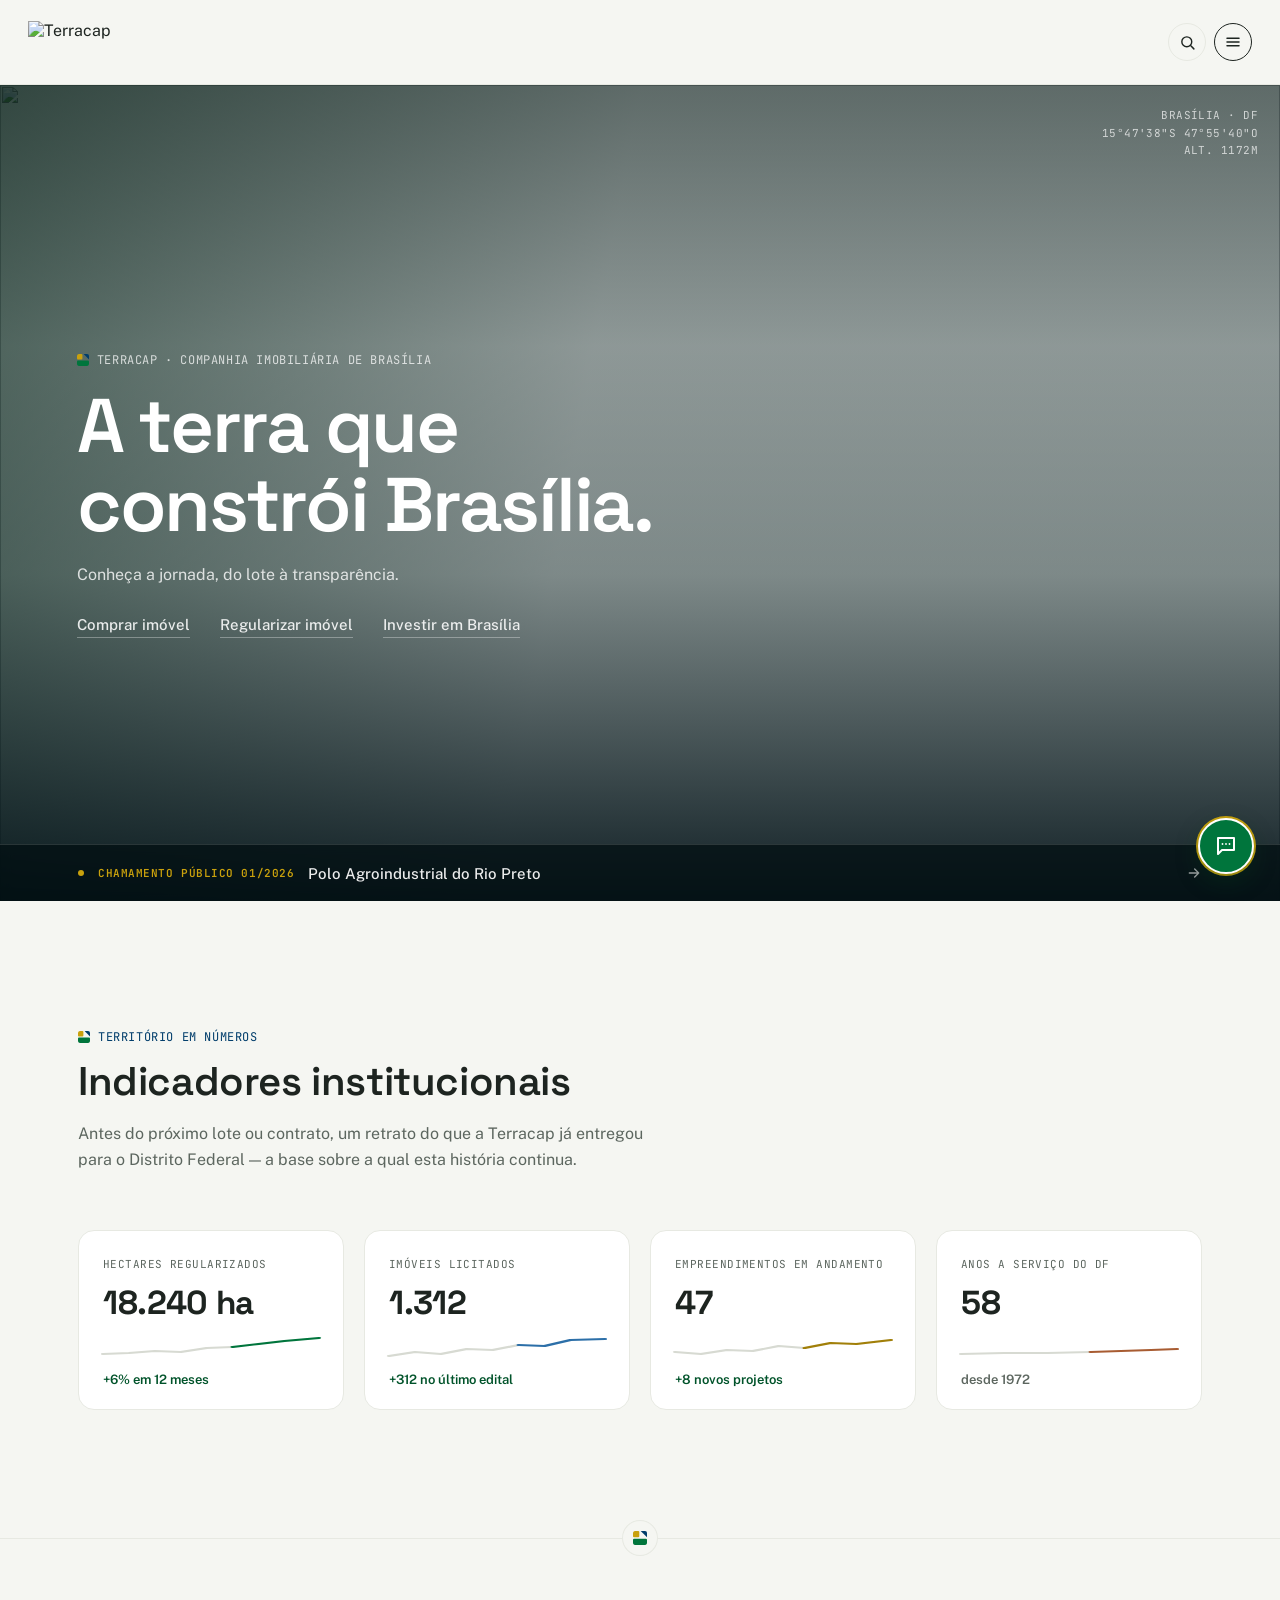
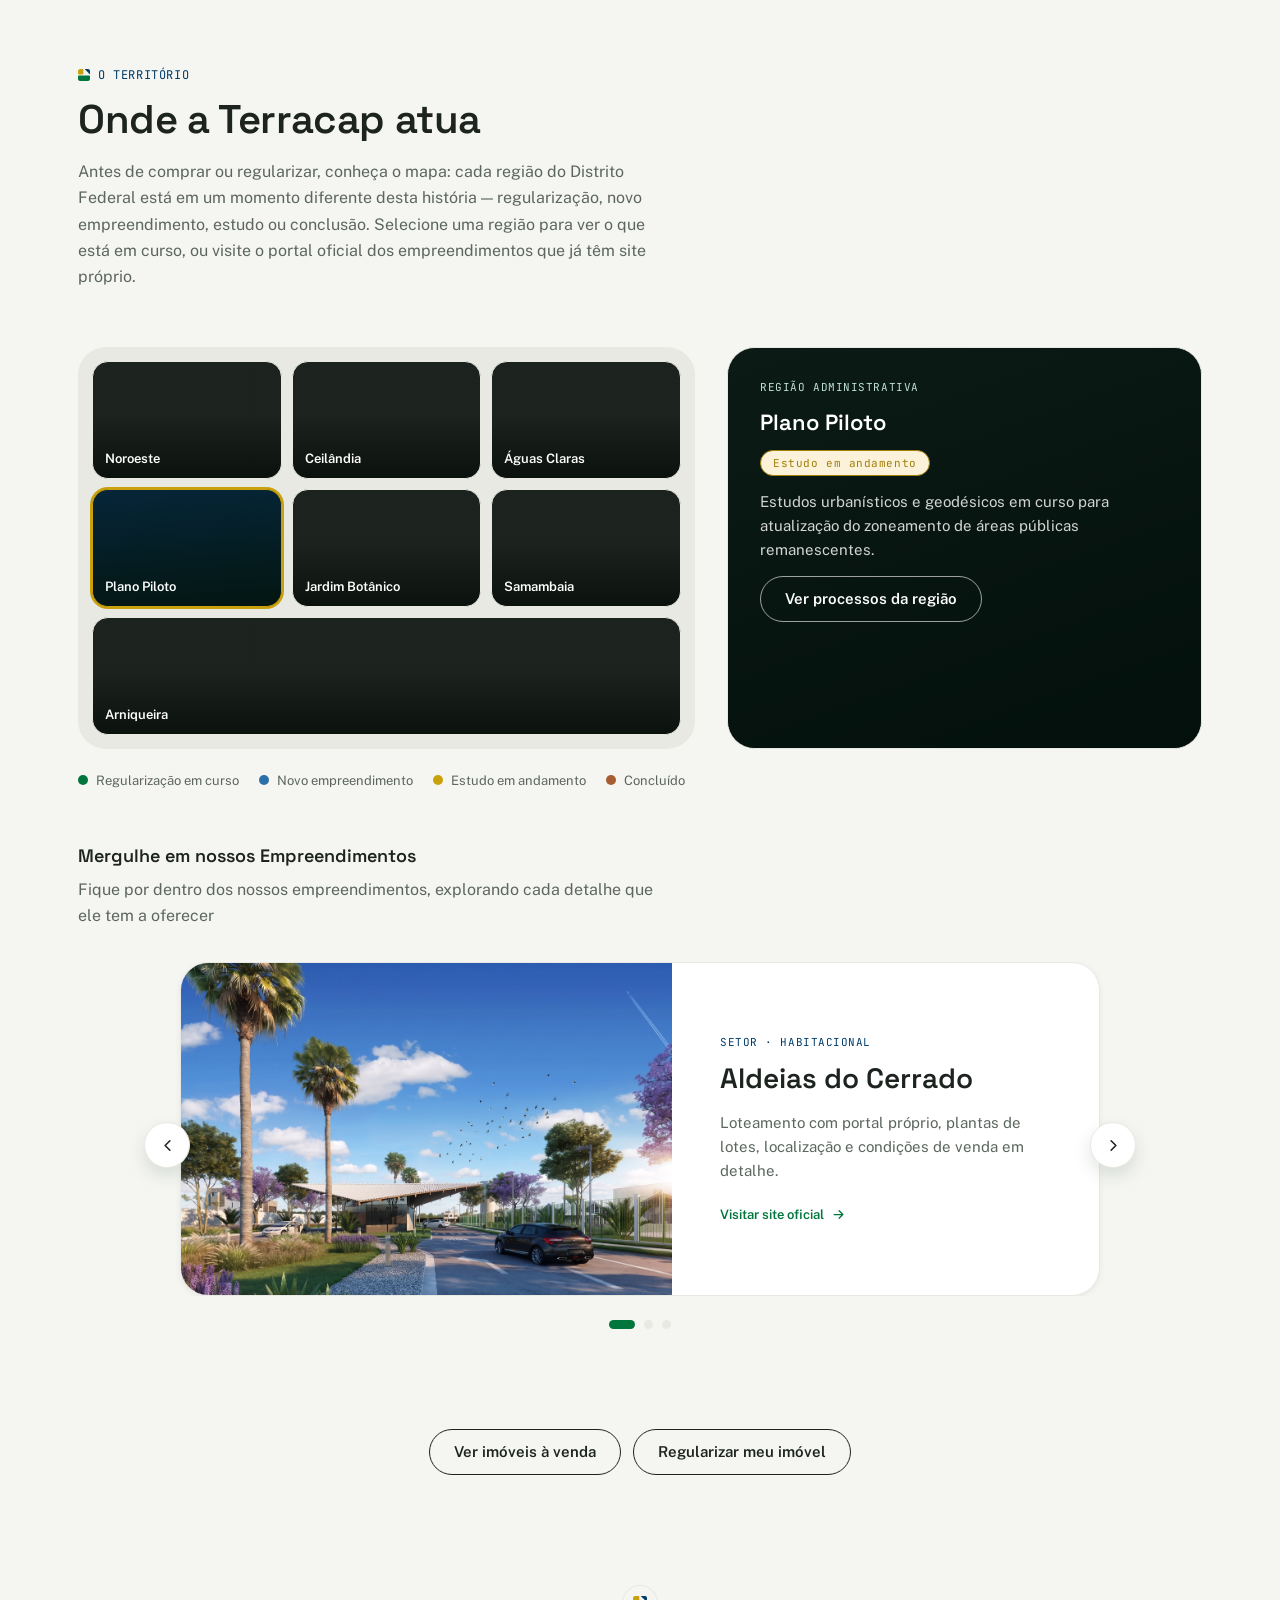
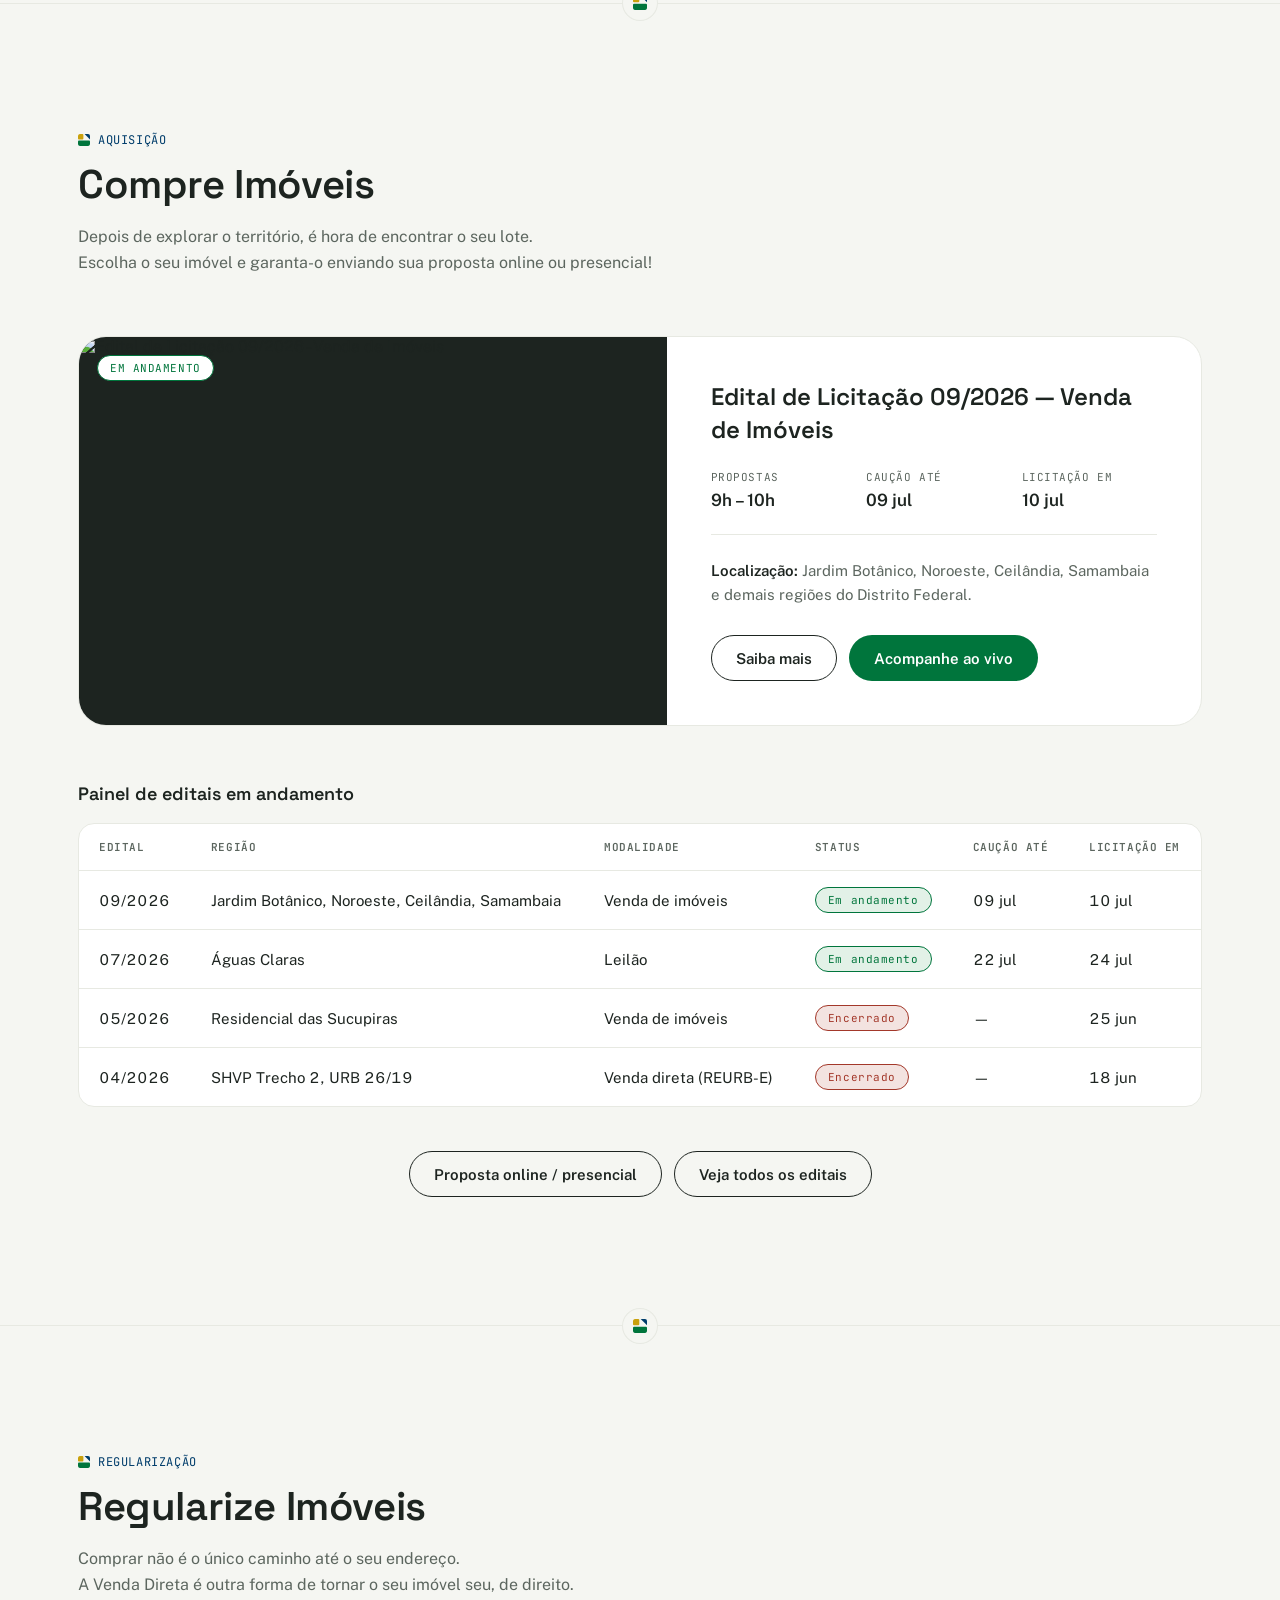
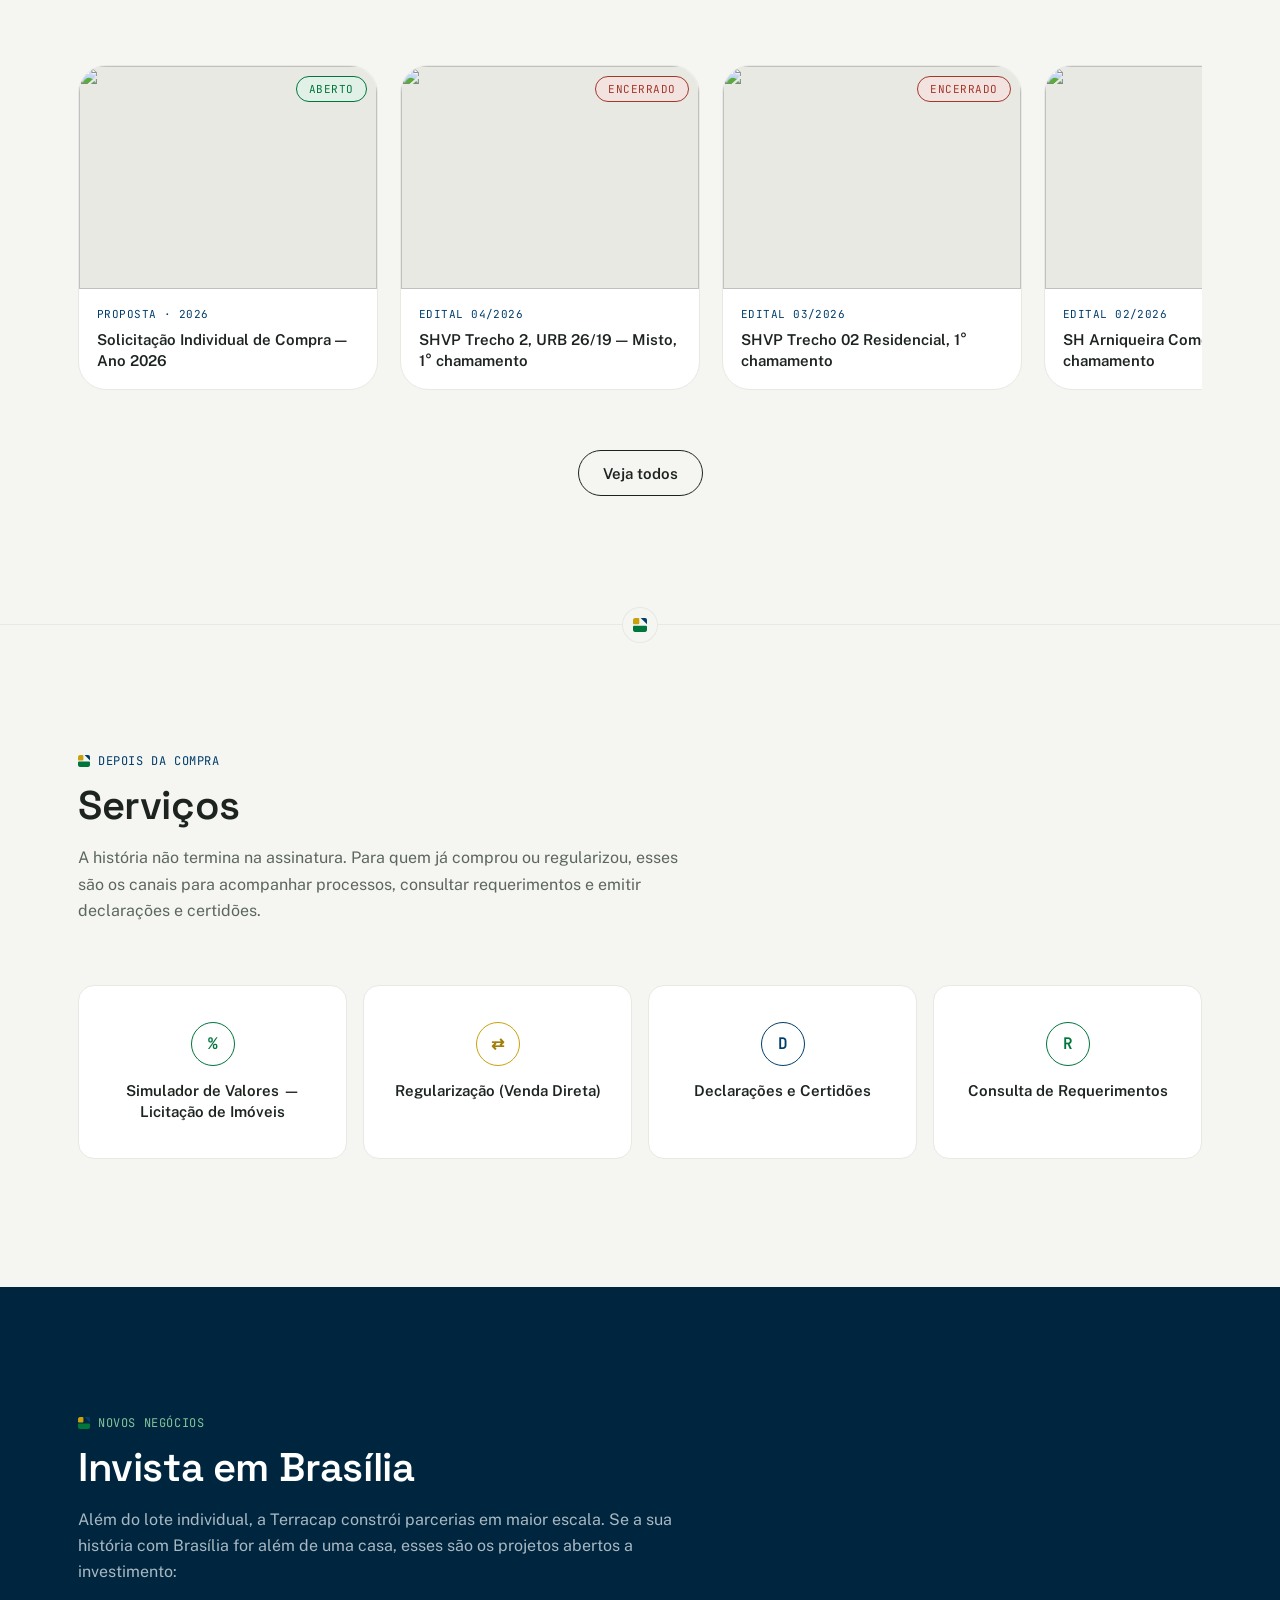
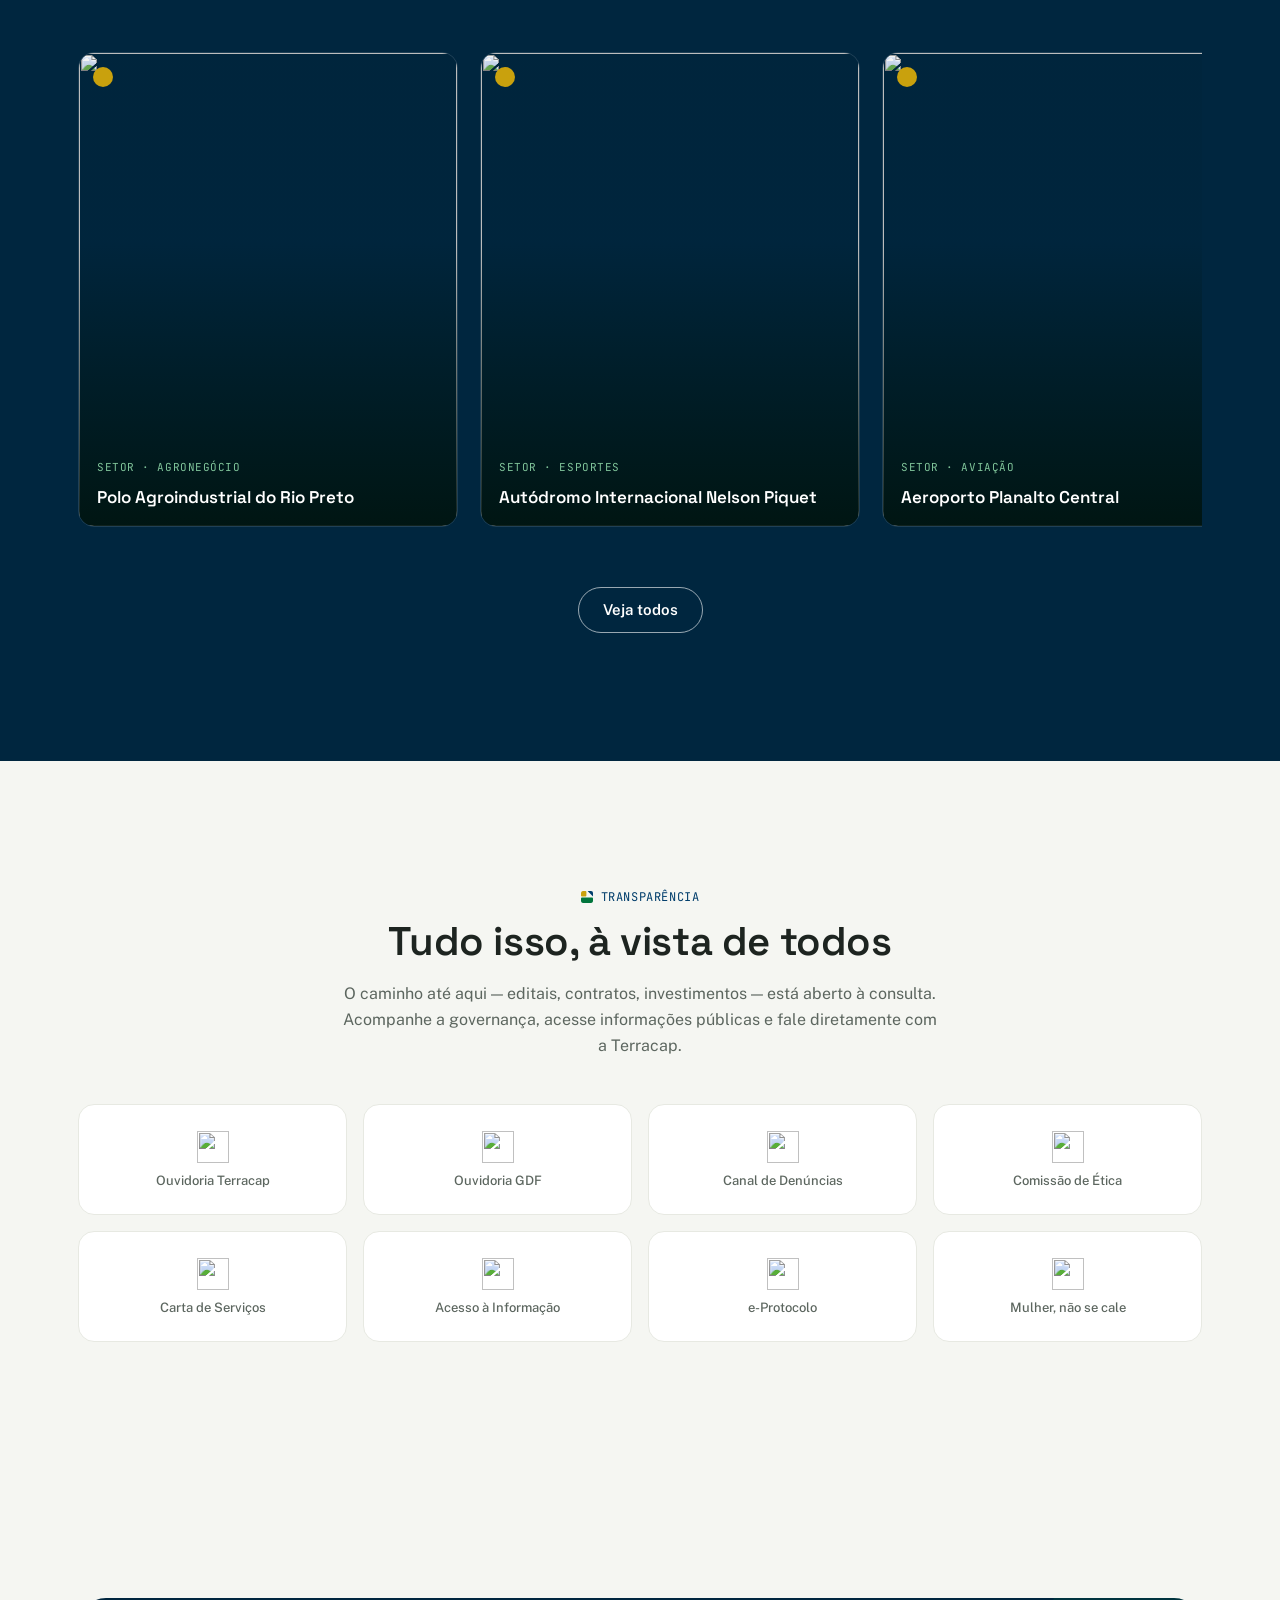
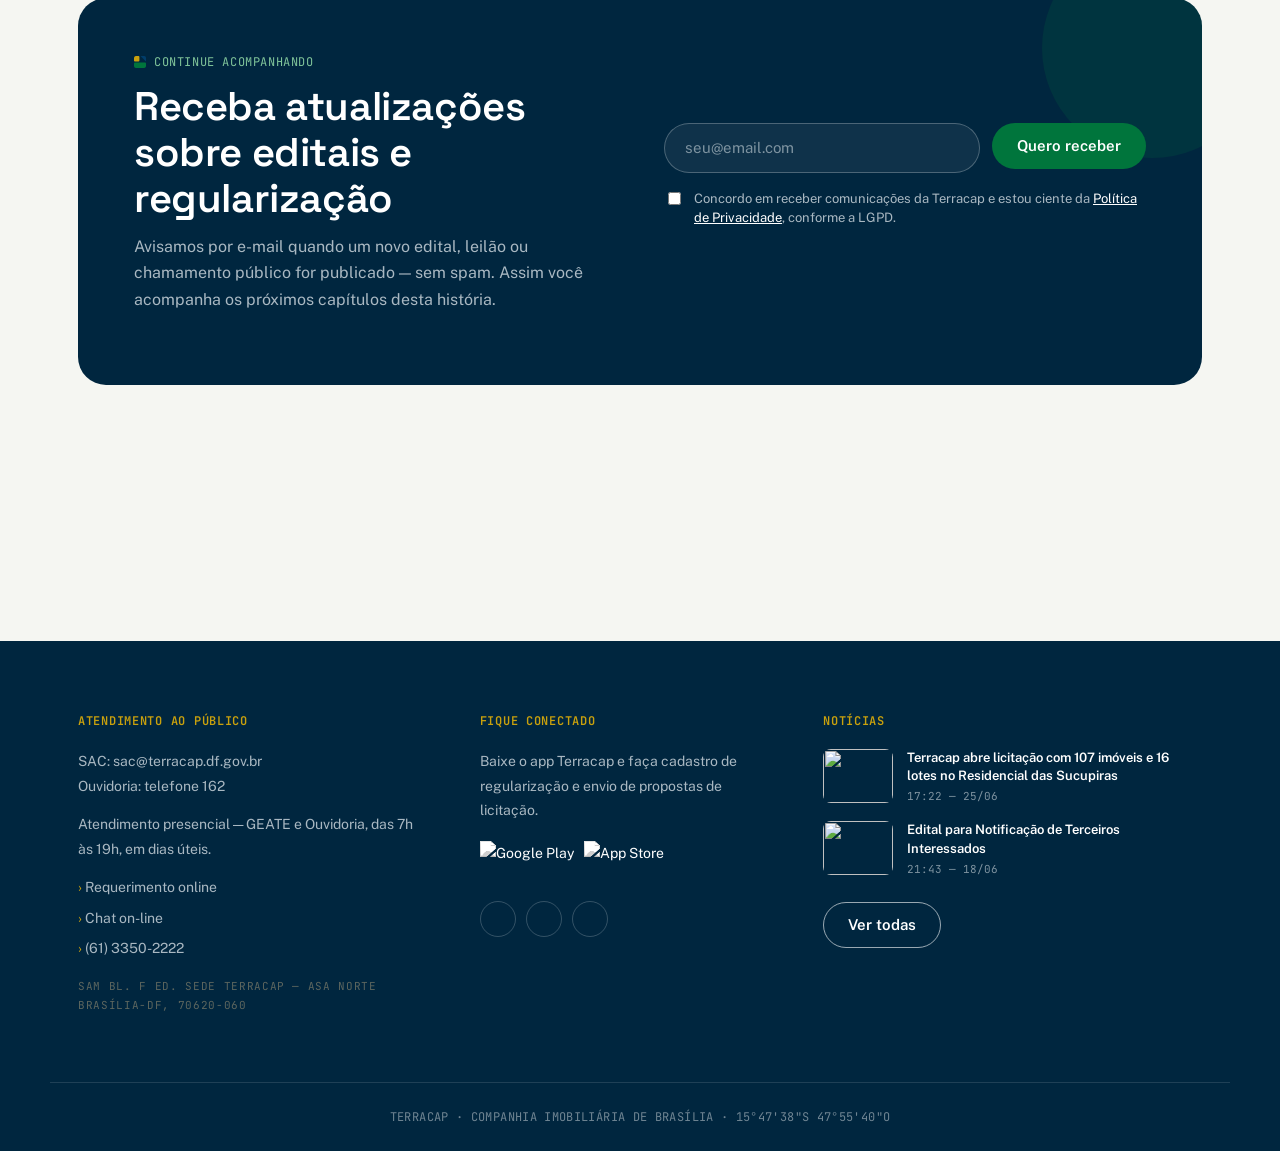
==== commit 2dcea77c: "Textos alterados" ====
--- a/index.html
+++ b/index.html
@@ -262,7 +262,7 @@
       <div style="height:56px;"></div>
 
       <h3 class="table-heading">Mergulhe em nossos Empreendimentos</h3>
-      <p class="section-sub" style="margin-top:-8px;margin-bottom:32px;">Fique por dentro dos nossos empreendimentos,explorando cada detalhe que ele tem a oferecer</p>
+      <p class="section-sub" style="margin-top:-8px;margin-bottom:32px;">Fique por dentro dos nossos empreendimentos, explorando cada detalhe que ele tem a oferecer</p>
 
       <div class="dev-carousel" data-carousel>
         <button type="button" class="dev-nav-btn dev-nav-prev" data-carousel-prev aria-label="Empreendimento anterior">
@@ -331,7 +331,7 @@
     <div class="container">
       <span class="eyebrow">Aquisição</span>
       <h2 class="section-title">Compre Imóveis</h2>
-      <p class="section-sub">Depois de explorar o território, é hora de encontrar o seu lote. A compra de lotes e terrenos da Terracap se dá por editais de licitação ou de leilão — aqui você vê os imóveis à venda no momento e participa enviando sua proposta online ou presencial.</p>
+      <p class="section-sub">Depois de explorar o território, é hora de encontrar o seu lote.<br>Escolha o seu imóvel e garanta-o enviando sua proposta online ou presencial!</p>
 
       <div style="height:44px;"></div>
 
@@ -424,7 +424,7 @@
     <div class="container">
       <span class="eyebrow">Regularização</span>
       <h2 class="section-title">Regularize Imóveis</h2>
-      <p class="section-sub">Comprar não é o único caminho até o seu endereço. A alienação de unidades imobiliárias derivadas de regularização fundiária de interesse específico (REURB-E) — também conhecida como Venda Direta — é outra forma de tornar o seu imóvel seu, de direito.</p>
+      <p class="section-sub">Comprar não é o único caminho até o seu endereço.<br> A Venda Direta é outra forma de tornar o seu imóvel seu, de direito.</p>
 
       <div style="height:44px;"></div>
 
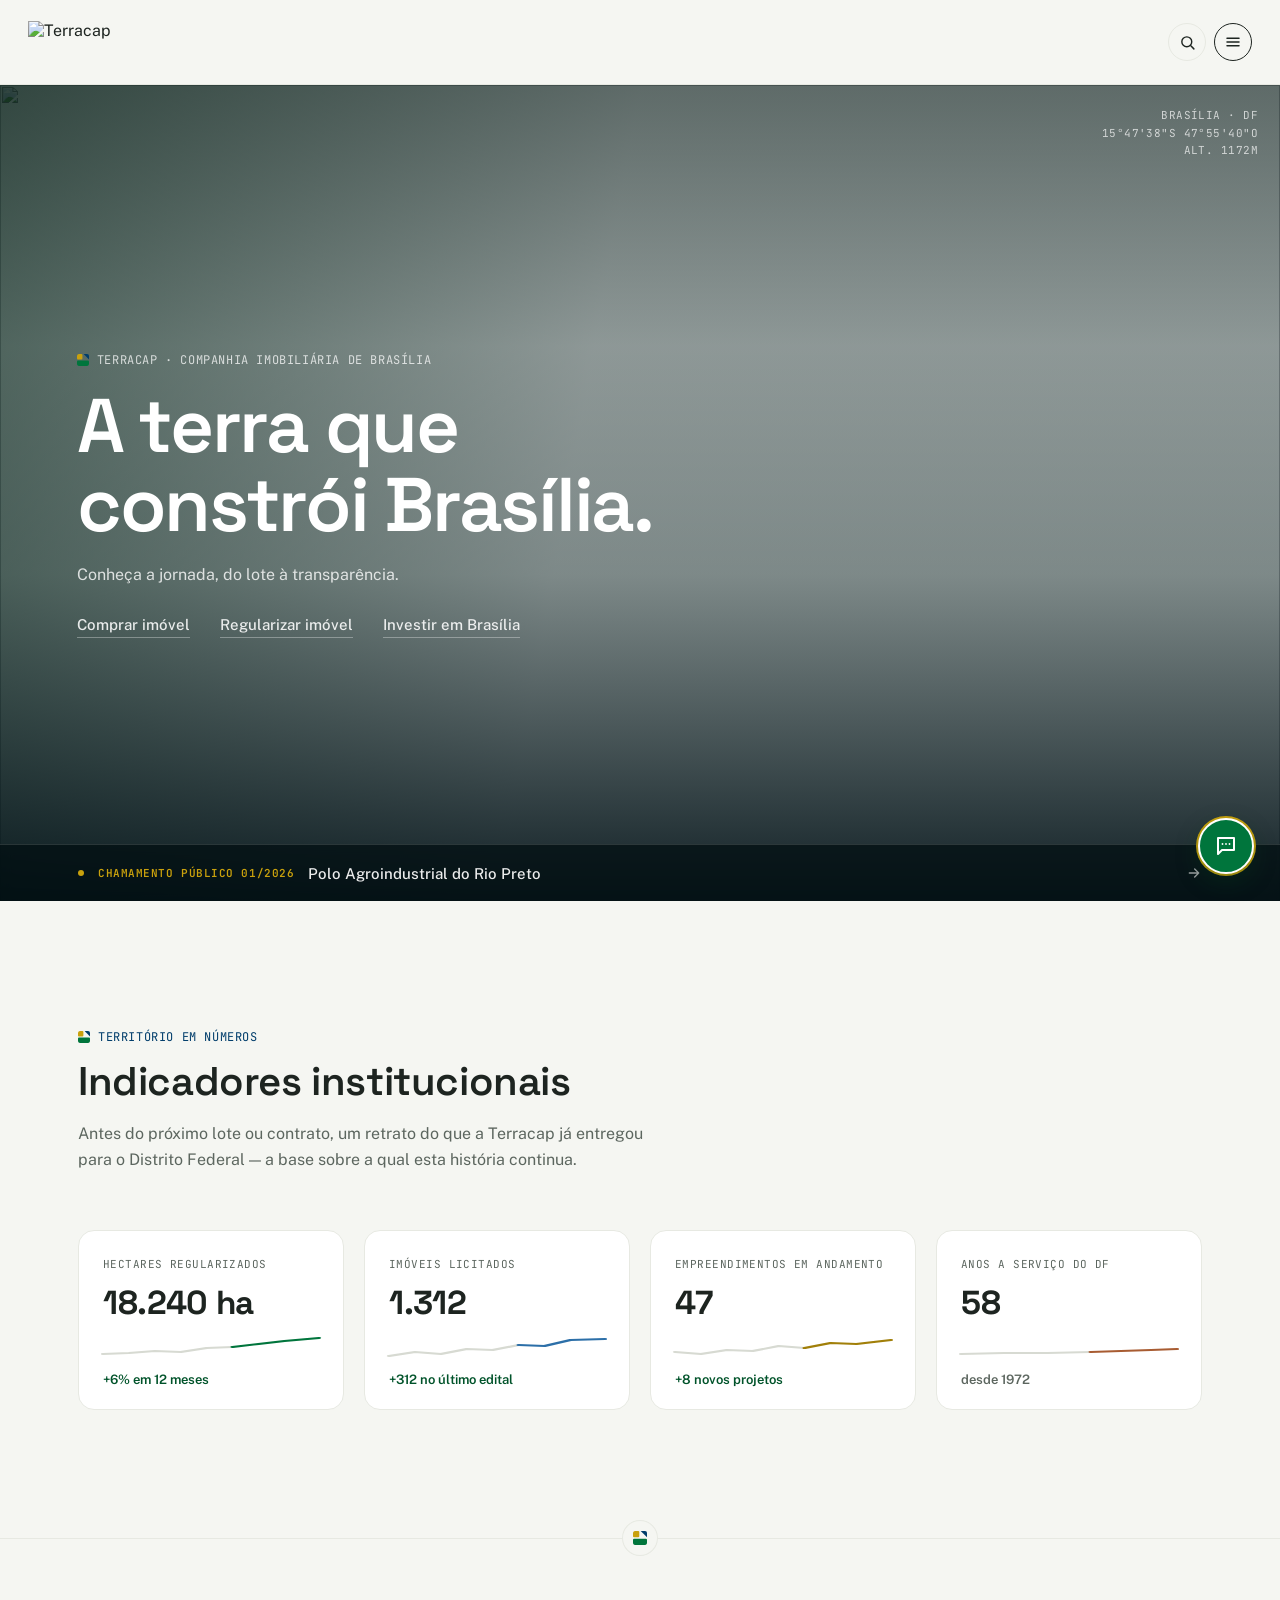
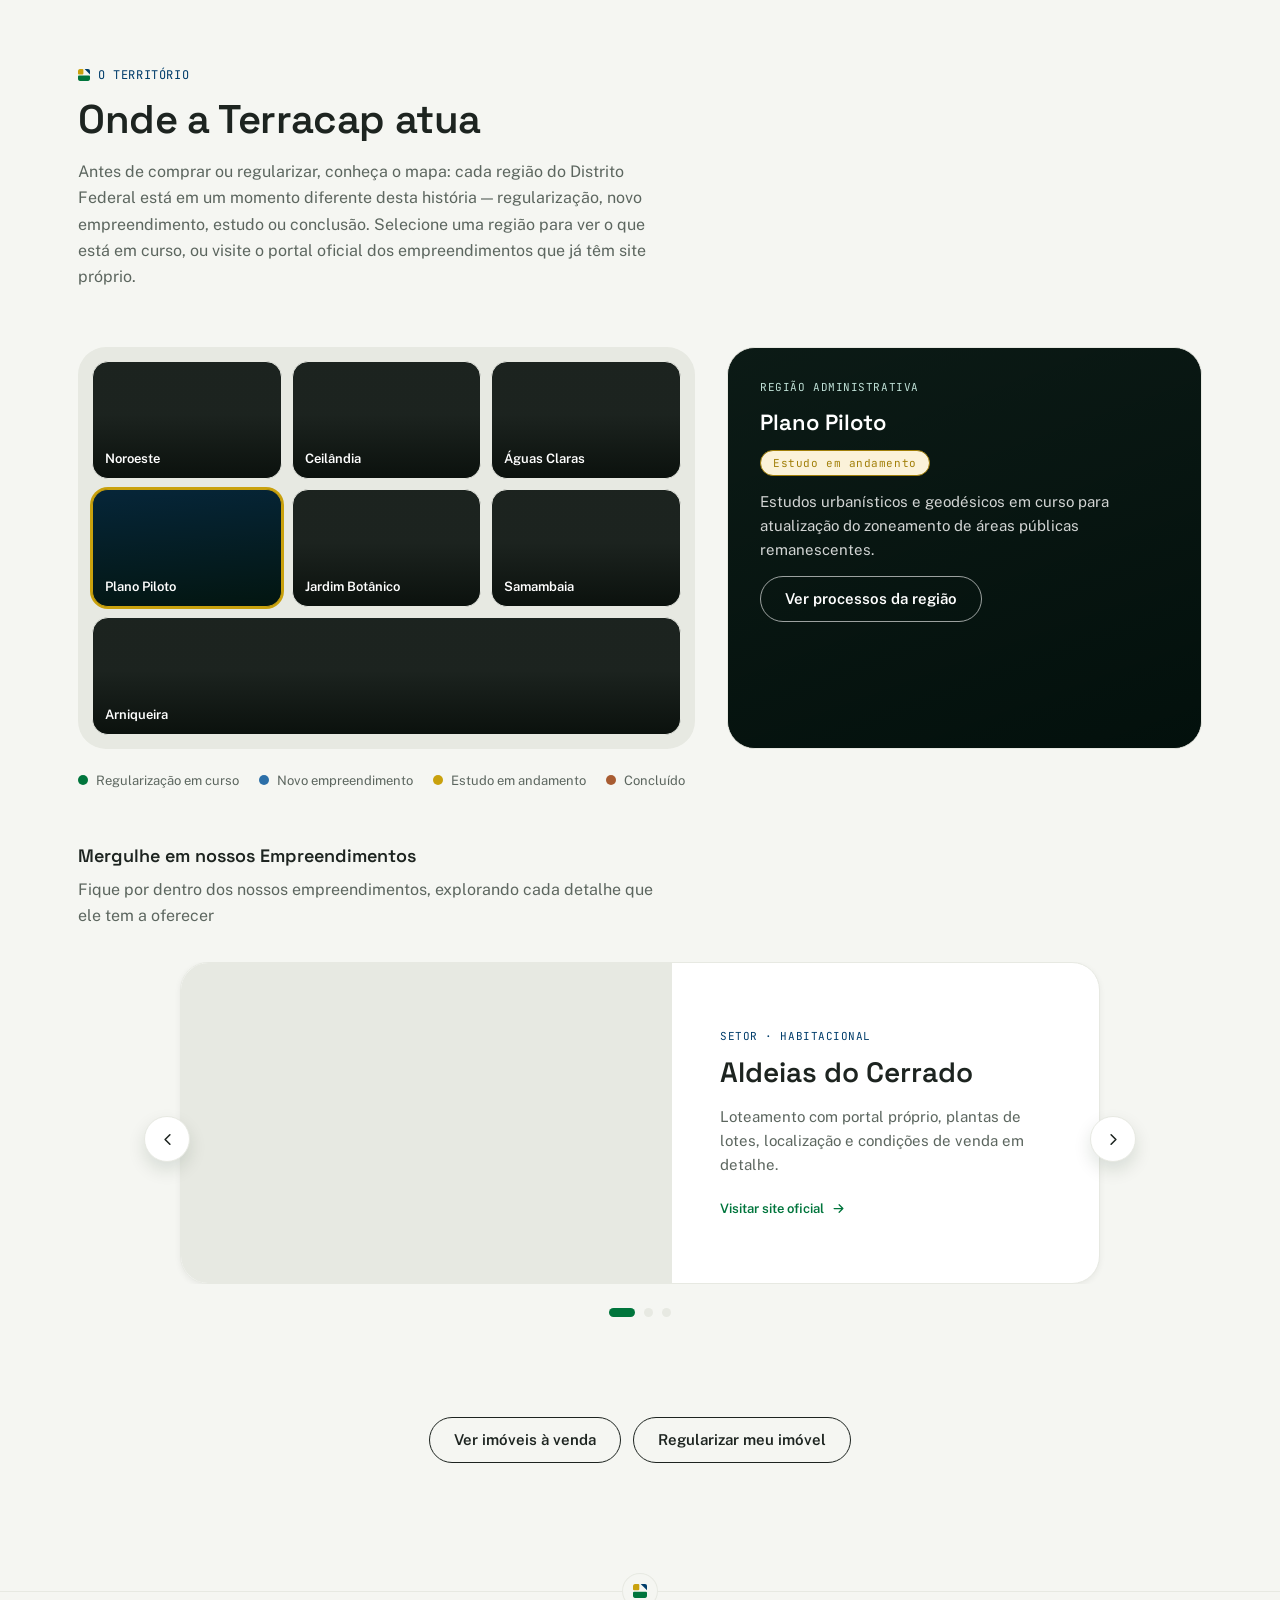
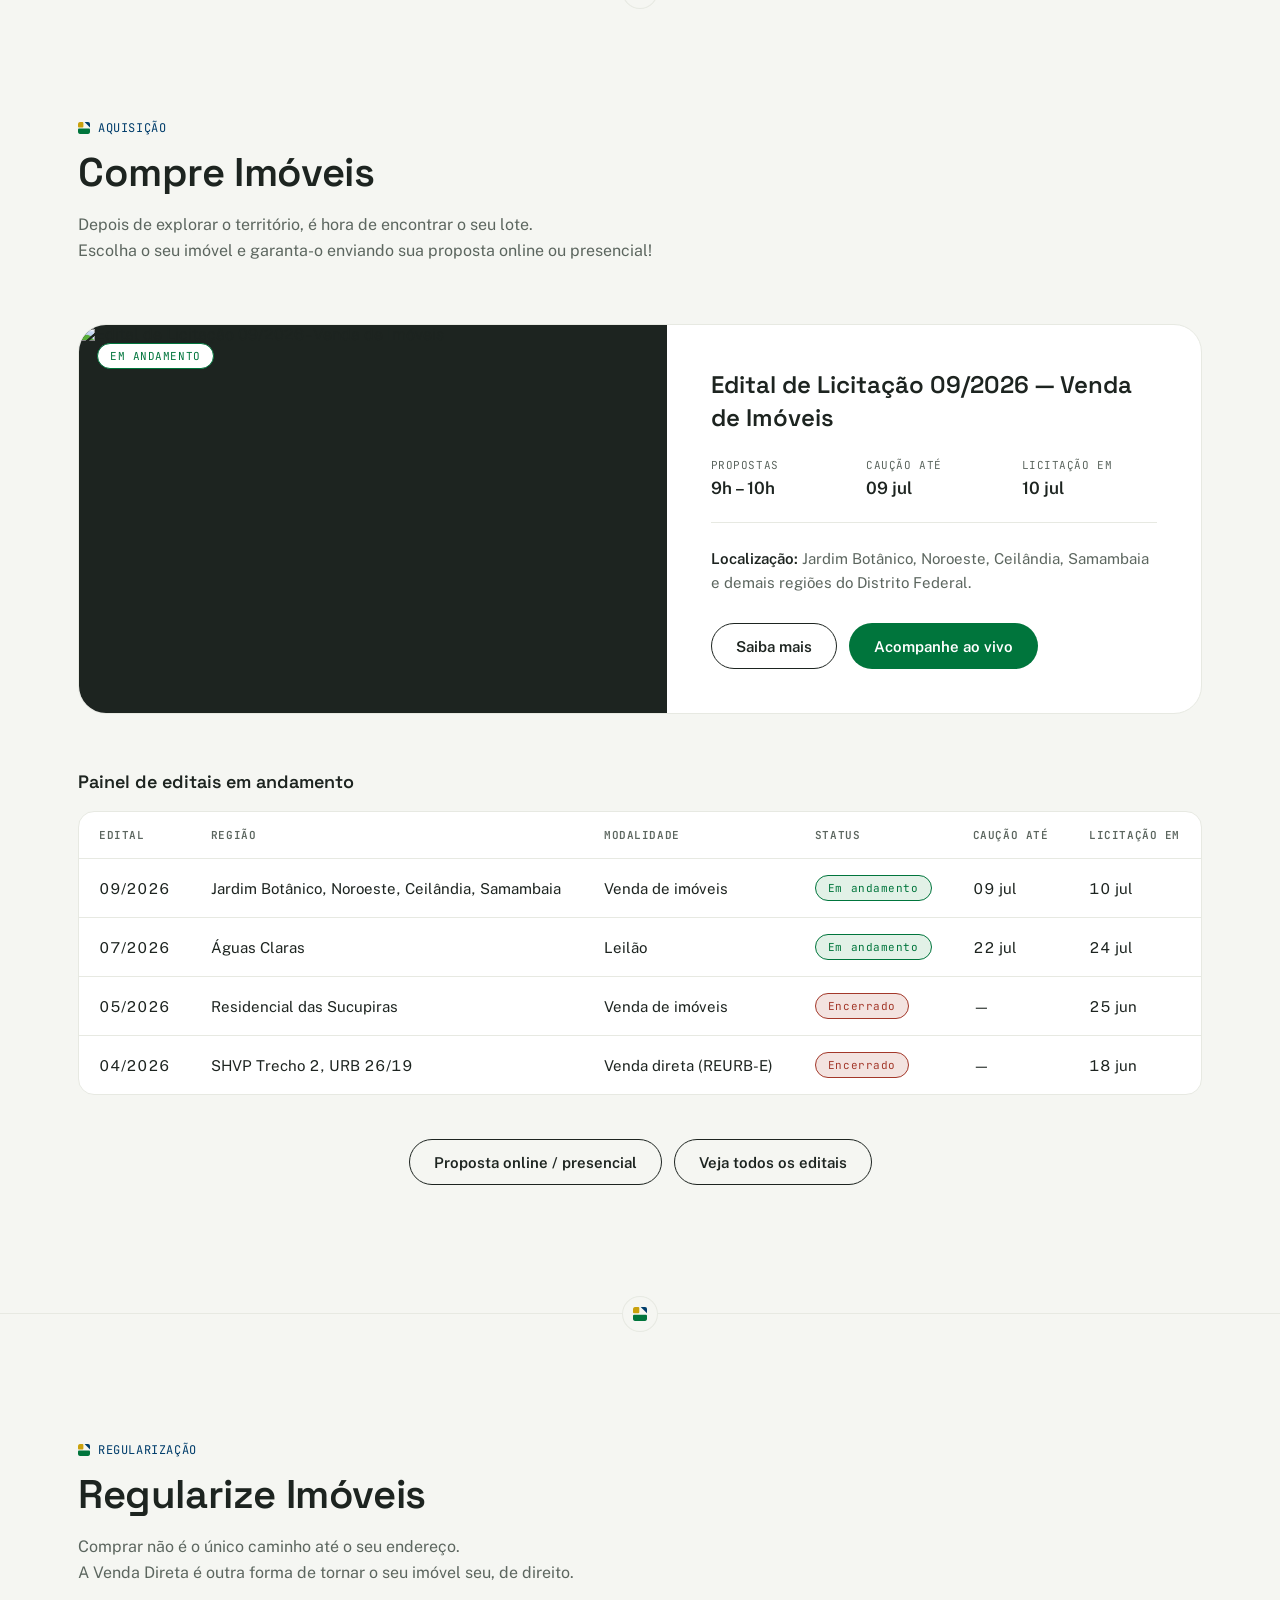
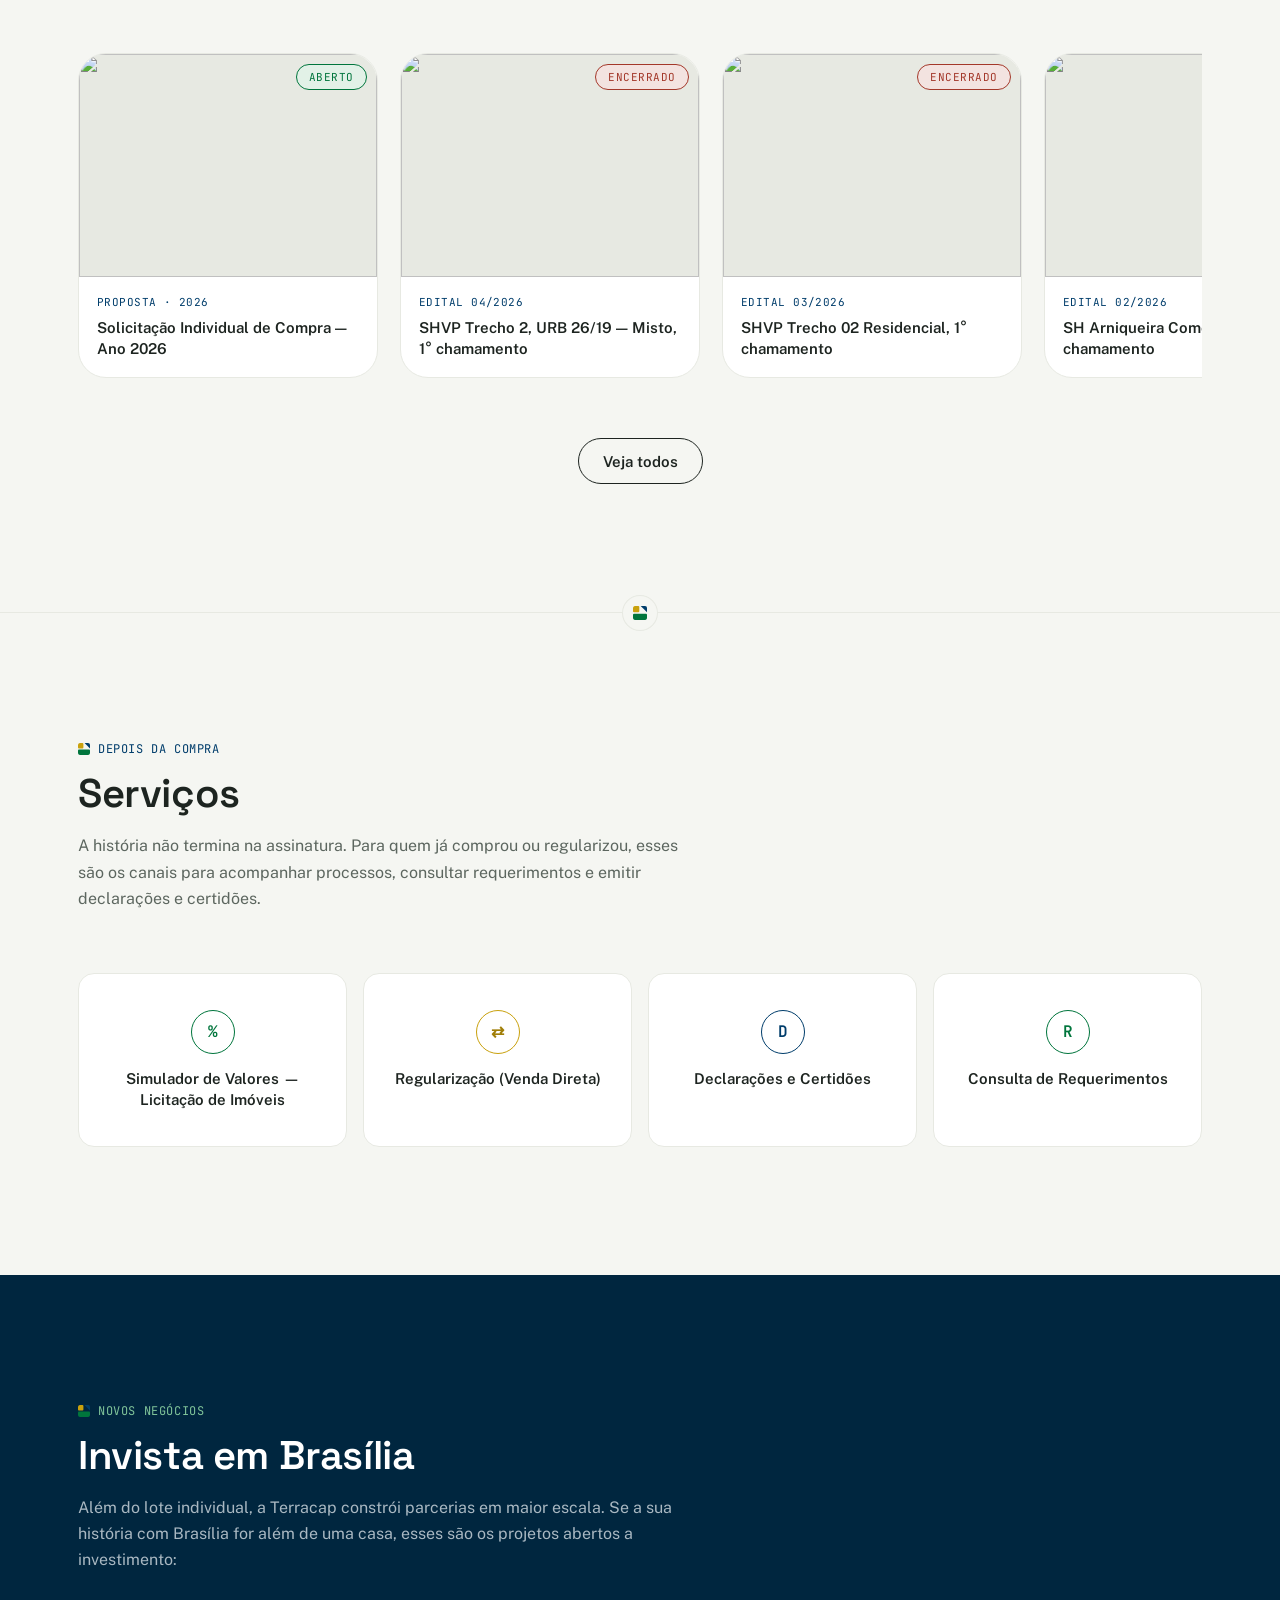
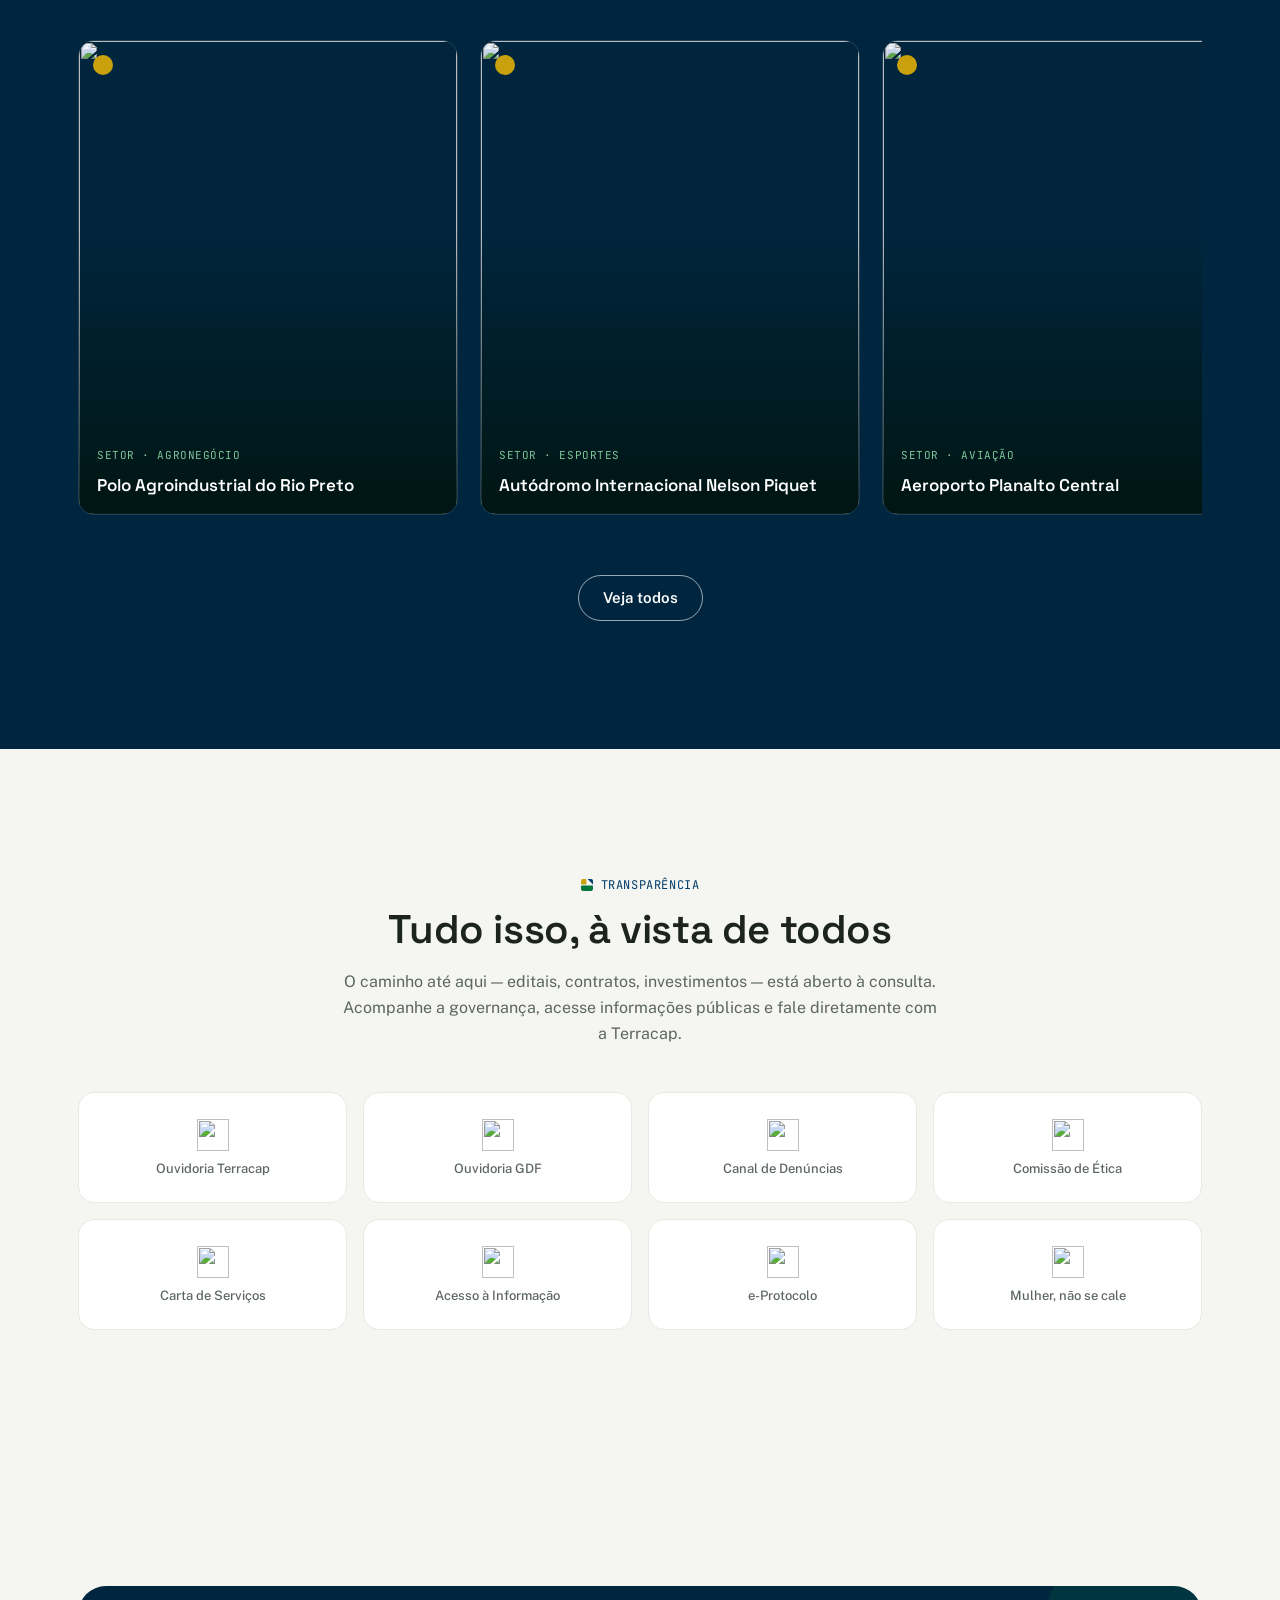
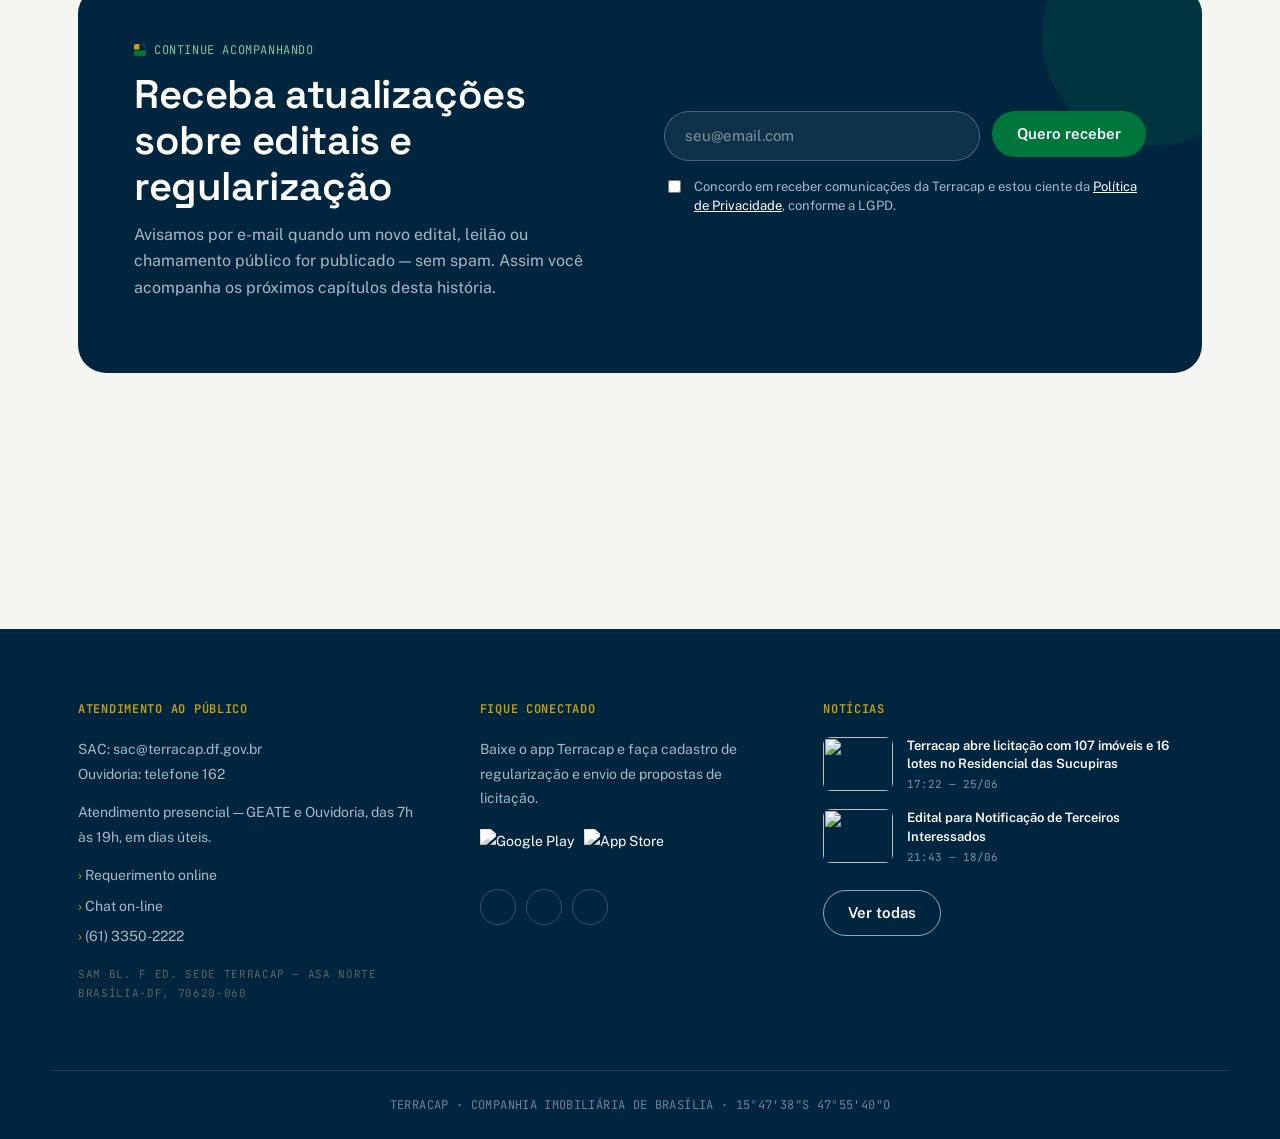
==== commit ecd11297: "a" ====
--- a/index.html
+++ b/index.html
@@ -2,7 +2,7 @@
 <html lang="pt-br">
 <head>
 <meta charset="UTF-8">
-<meta name="viewport" content="width=device-width, initial-scale=1.0">
+<meta name="viewport" content="width=device-width, initial-scale=1.0, viewport-fit=cover">
 <title>Terracap — Eixos &amp; Curvas</title>
 <link rel="preconnect" href="https://fonts.googleapis.com">
 <link rel="preconnect" href="https://fonts.gstatic.com" crossorigin>
@@ -12,7 +12,7 @@
 <meta property="og:description" content="Compra e regularização de imóveis, editais, licitações e investimentos em Brasília.">
 <meta property="og:type" content="website">
 <meta name="theme-color" content="#003D6B">
-<link rel="icon" href="data:image/svg+xml,%3Csvg xmlns='http://www.w3.org/2000/svg' viewBox='0 0 20 20'%3E%3Crect x='0' y='0' width='9' height='9' rx='1.5' fill='%23C9A10D'/%3E%3Cpolygon points='11,0 20,0 20,9' fill='%23003D6B'/%3E%3Crect x='0' y='11' width='20' height='9' rx='1.5' fill='%2300753C'/%3E%3C/svg%3E">
+<link rel="icon" href="img/favicon.ico">
 <link rel="stylesheet" href="terracap.css">
 </head>
 <body>
@@ -98,10 +98,10 @@
               <a class="mega-link" href="#">Contato para imprensa</a>
             </div>
           </div>
-
-          <a href="#transparencia">Governança</a>
-          <a href="#transparencia">Acesso à informação</a>
-        </div>
+        </div>
+
+        <a href="#transparencia">Governança</a>
+        <a href="#transparencia">Acesso à informação</a>
 
         <a href="https://servicosonline.terracap.df.gov.br/" class="btn btn-primary nav-cta-mobile" target="_blank" rel="noopener">Serviços Online</a>
       </nav>
@@ -276,7 +276,7 @@
           <div class="dev-slide">
             <a class="dev-card reveal" href="https://hugorosa29.github.io/prototipo_aldeia/" target="_blank" rel="noopener" draggable="false">
               <div class="dev-preview">
-                <img src="Aldeias-do-Cerrado-1 - Copia.jpeg" alt="">
+                <img src="img/Aldeias-do-Cerrado-1 - Copia.jpeg - Copia.jpeg" alt="">
               </div>
               <div class="dev-info">
                 <span class="code">SETOR · HABITACIONAL</span>
--- a/terracap.css
+++ b/terracap.css
@@ -46,6 +46,7 @@
   --gap-section: 8rem;
   --radius-lg: 28px;
   --radius-md: 16px;
+  --header-h: 84px;
 
   --mark: url("data:image/svg+xml;utf8,<svg xmlns='http://www.w3.org/2000/svg' viewBox='0 0 20 20'><rect x='0' y='0' width='9' height='9' rx='1.5' fill='%23C9A10D'/><polygon points='11,0 20,0 20,9' fill='%23003D6B'/><rect x='0' y='11' width='20' height='9' rx='1.5' fill='%2300753C'/></svg>");
 }
@@ -224,7 +225,7 @@
   border-bottom:1px solid var(--paper-deep);
 }
 .site-header .container{max-width:1400px;}
-.nav-row{display:flex;align-items:center;justify-content:space-between;height:84px;}
+.nav-row{display:flex;align-items:center;justify-content:space-between;height:var(--header-h);}
 .brand{display:flex;align-items:center;gap:14px;margin-right:56px;flex-shrink:0;}
 .brand img{height:42px;width:auto;}
 .brand .coord{border-left:1px solid var(--paper-deep);padding-left:14px;display:none;}
@@ -299,7 +300,7 @@
     position:absolute;left:0;right:0;top:100%;
     background:var(--paper);border-bottom:1px solid var(--paper-deep);
     box-shadow:0 20px 30px rgba(0,20,10,.12);
-    padding:8px 20px 24px;max-height:calc(100vh - 84px);overflow-y:auto;
+    padding:8px 20px 24px;max-height:calc(100vh - var(--header-h));overflow-y:auto;
   }
   .site-header.nav-open .main-nav{display:flex;}
   .main-nav a, .nav-link-btn{width:100%;padding:14px 4px;border-bottom:1px solid var(--paper-deep);}
@@ -323,8 +324,11 @@
 
 /* ============================================================ HERO — proposta editorial */
 .hero{
-  position:relative;height:calc(100vh - 84px);min-height:560px;
+  position:relative;height:calc(100vh - var(--header-h));min-height:560px;
   display:flex;flex-direction:column;overflow:hidden;
+}
+@supports (height: 100dvh){
+  .hero{height:calc(100dvh - var(--header-h));}
 }
 .hero img.bg{
   position:absolute;inset:0;width:100%;height:100%;object-fit:cover;
@@ -729,7 +733,9 @@
 }
 
 .chat-fab{
-  position:fixed;right:26px;bottom:26px;z-index:999;
+  position:fixed;z-index:999;
+  right:calc(26px + env(safe-area-inset-right));
+  bottom:calc(26px + env(safe-area-inset-bottom));
   width:56px;height:56px;background:var(--verde);color:var(--white);
   border-radius:50%;
   display:flex;align-items:center;justify-content:center;
@@ -749,9 +755,10 @@
   .newsletter-frame{grid-template-columns:1fr;padding:40px 32px;}
 }
 @media (max-width: 780px){
-  :root{--gap-section:5rem;}
-  .hero{height:calc(100vh - 84px);min-height:520px;}
+  :root{--gap-section:5rem;--header-h:68px;}
+  .hero{height:calc(100vh - var(--header-h));min-height:520px;}
   .hero-frame{padding:26px 0;}
+  .brand img{height:34px;}
   .brand .coord{display:none;}
   .kpi-row{grid-template-columns:1fr;}
   .territory-node{flex-basis:calc(50% - 5px);height:96px;}
@@ -769,8 +776,30 @@
   }
   .search-overlay{padding-top:14vh;}
   .search-overlay [role="search"]{height:56px;padding:0 16px;}
+
+  /* alvos de toque maiores e mais fáceis de acertar no polegar */
+  .nav-toggle{width:44px;height:44px;}
+  .nav-search-btn{width:44px;height:44px;}
+  .nav-search-btn svg{width:19px;height:19px;}
+
+  /* padding generoso demais para telas estreitas: sobra pouca largura útil */
+  .container{padding:0 20px;}
+  .featured .info{padding:28px;}
+  .dev-info{padding:28px;}
+  .newsletter-frame{padding:32px 24px;}
+  .data-grid{gap:14px;}
+
+  /* formulário fica apertado lado a lado em telas de celular */
+  .field-row{flex-direction:column;}
+  .field-row .btn{width:100%;justify-content:center;}
+
+  /* impede o iOS de dar zoom automático ao focar um input com fonte < 16px */
+  .field-row input{font-size:16px;}
 }
 @media (max-width:420px){
   .nav-actions{gap:4px;}
-  .nav-search-btn{width:34px;height:34px;}
-}
+  .nav-search-btn{width:40px;height:40px;}
+  .container{padding:0 16px;}
+  .featured .info, .dev-info, .newsletter-frame{padding:22px;}
+  .hero-statement{font-size:clamp(2.1rem, 9vw, 2.6rem);}
+}
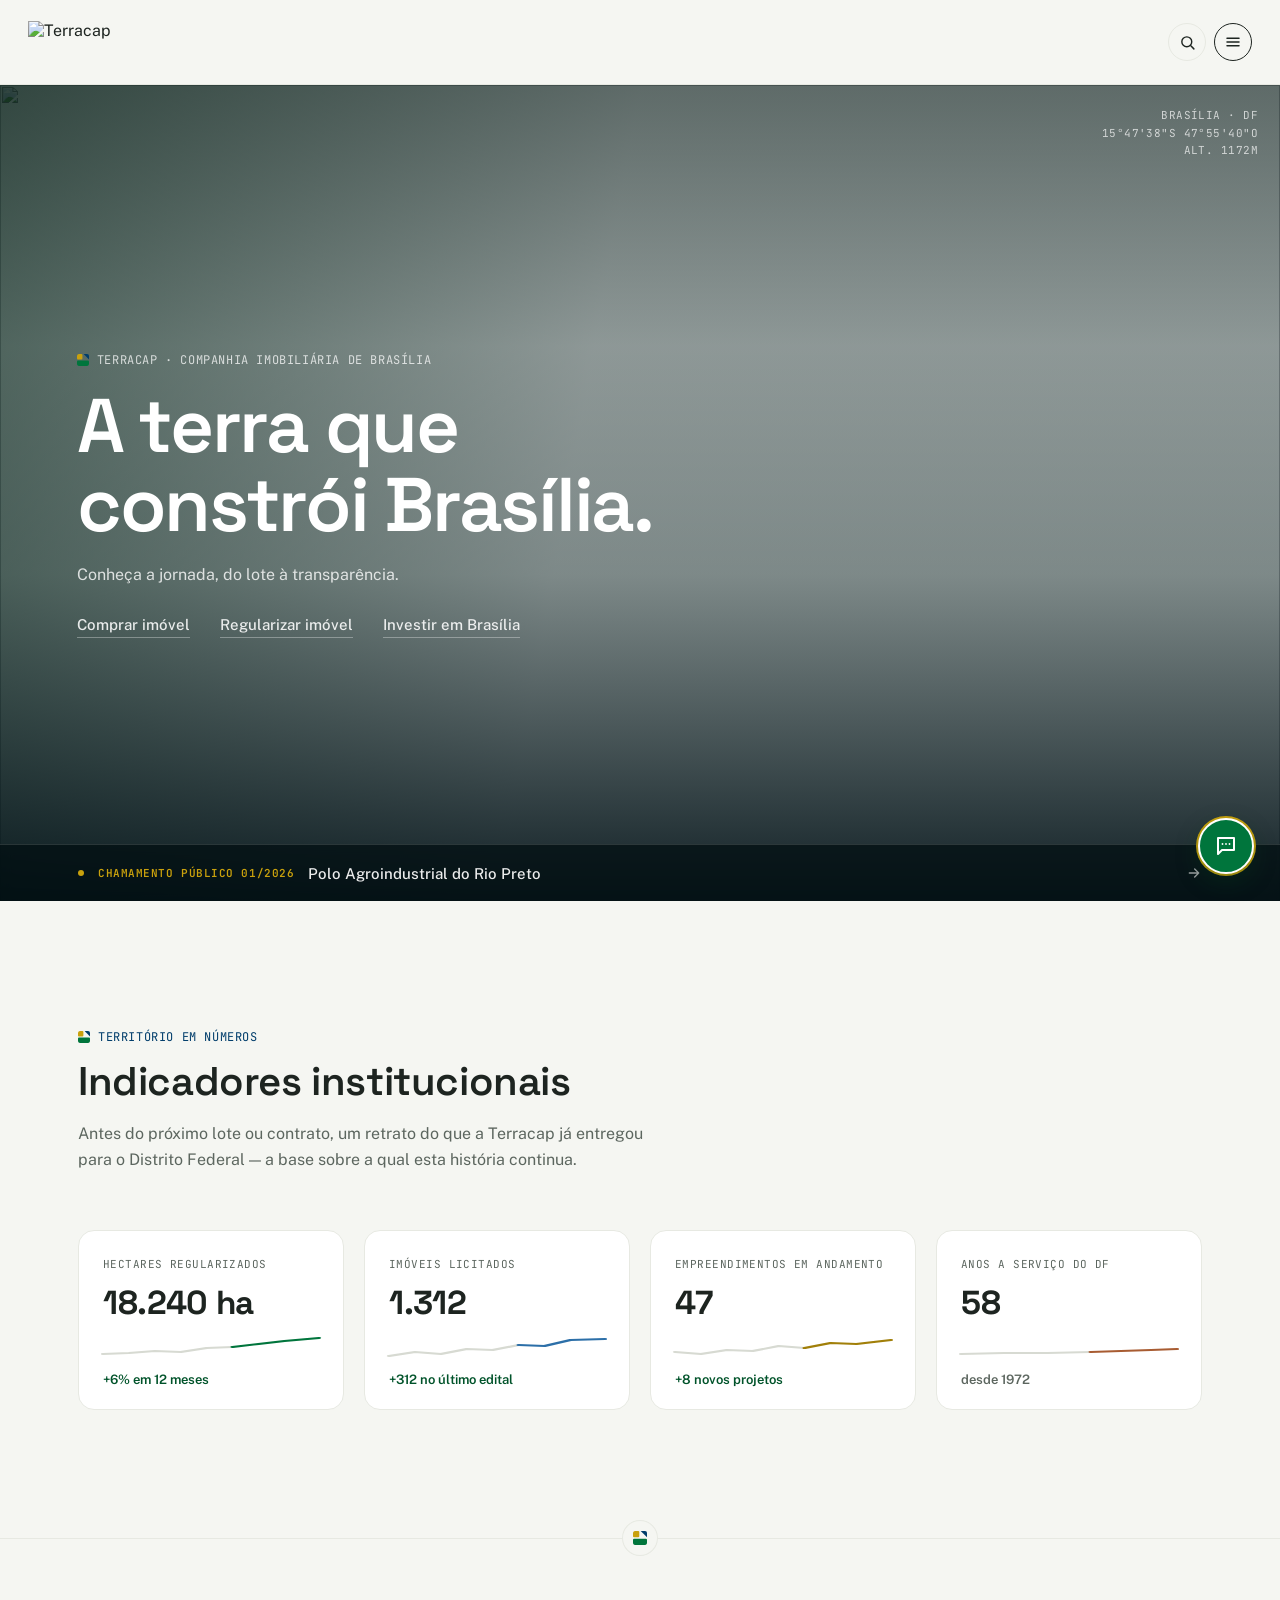
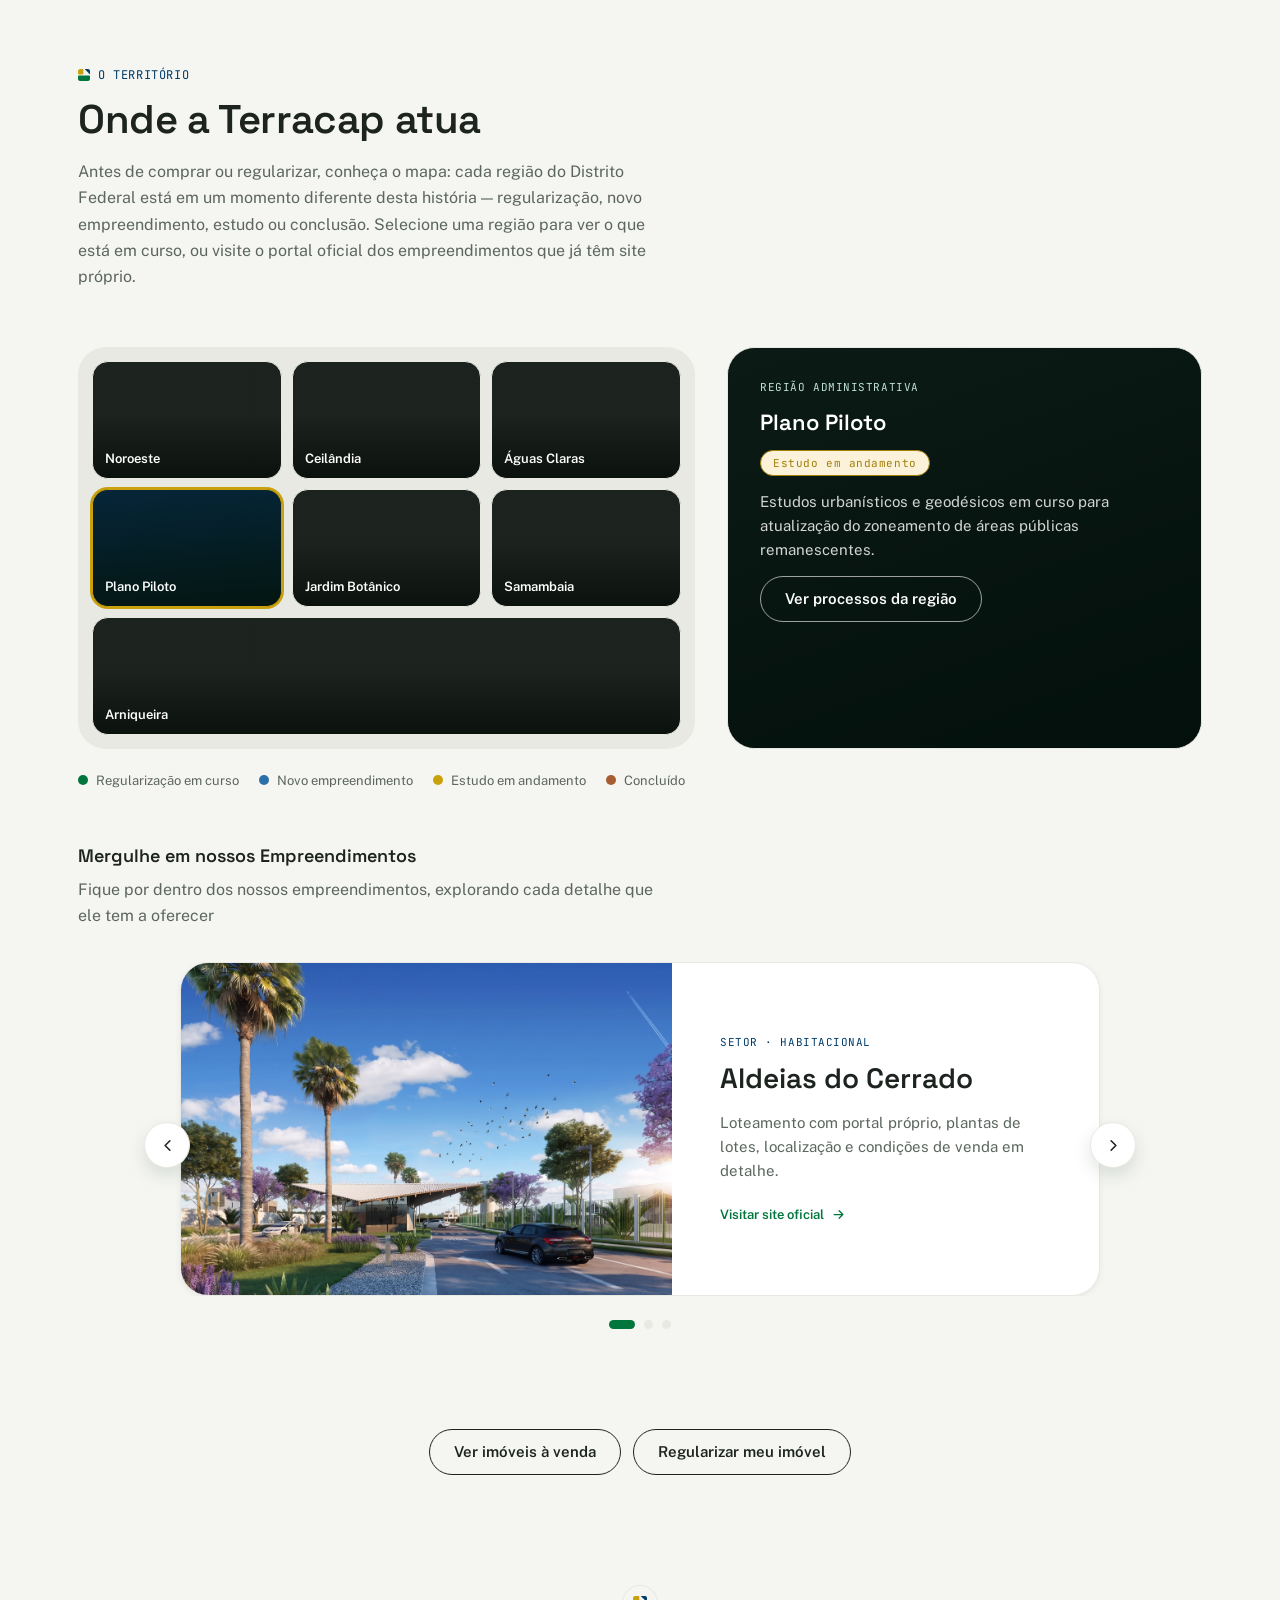
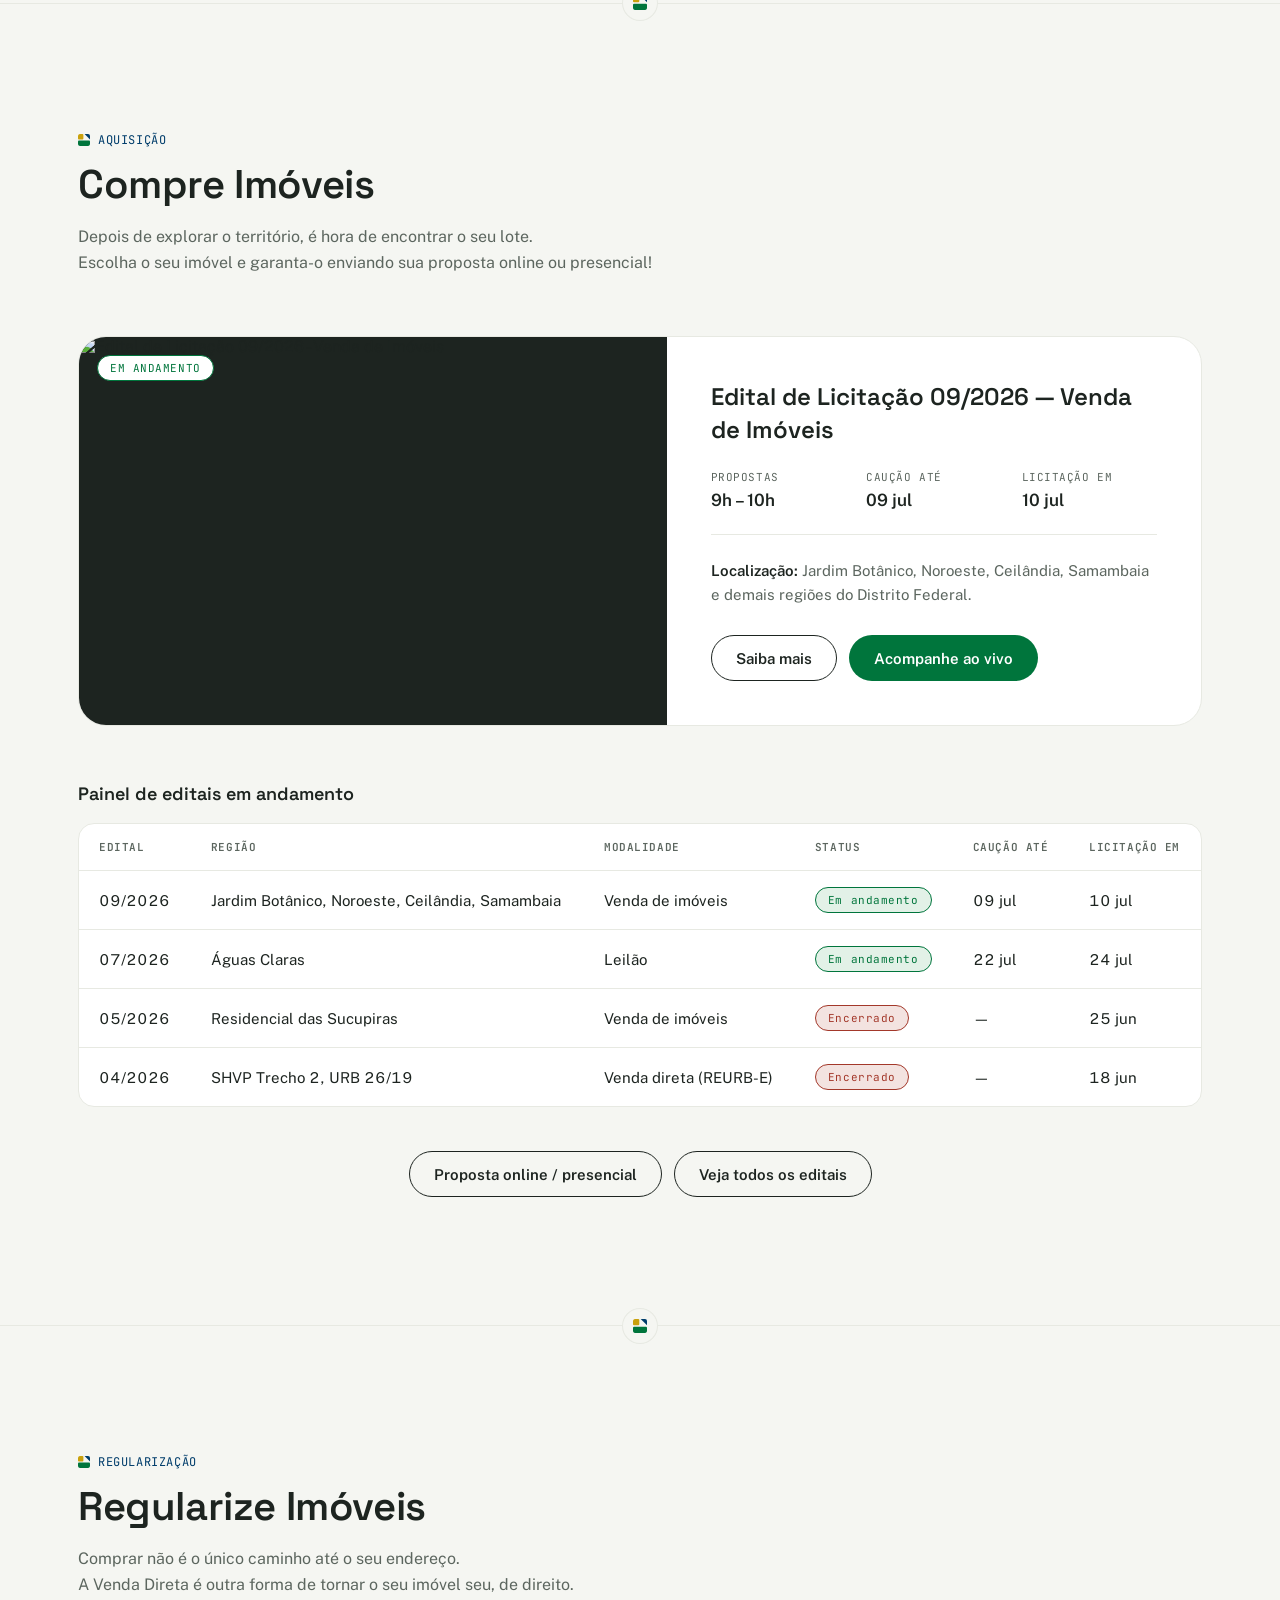
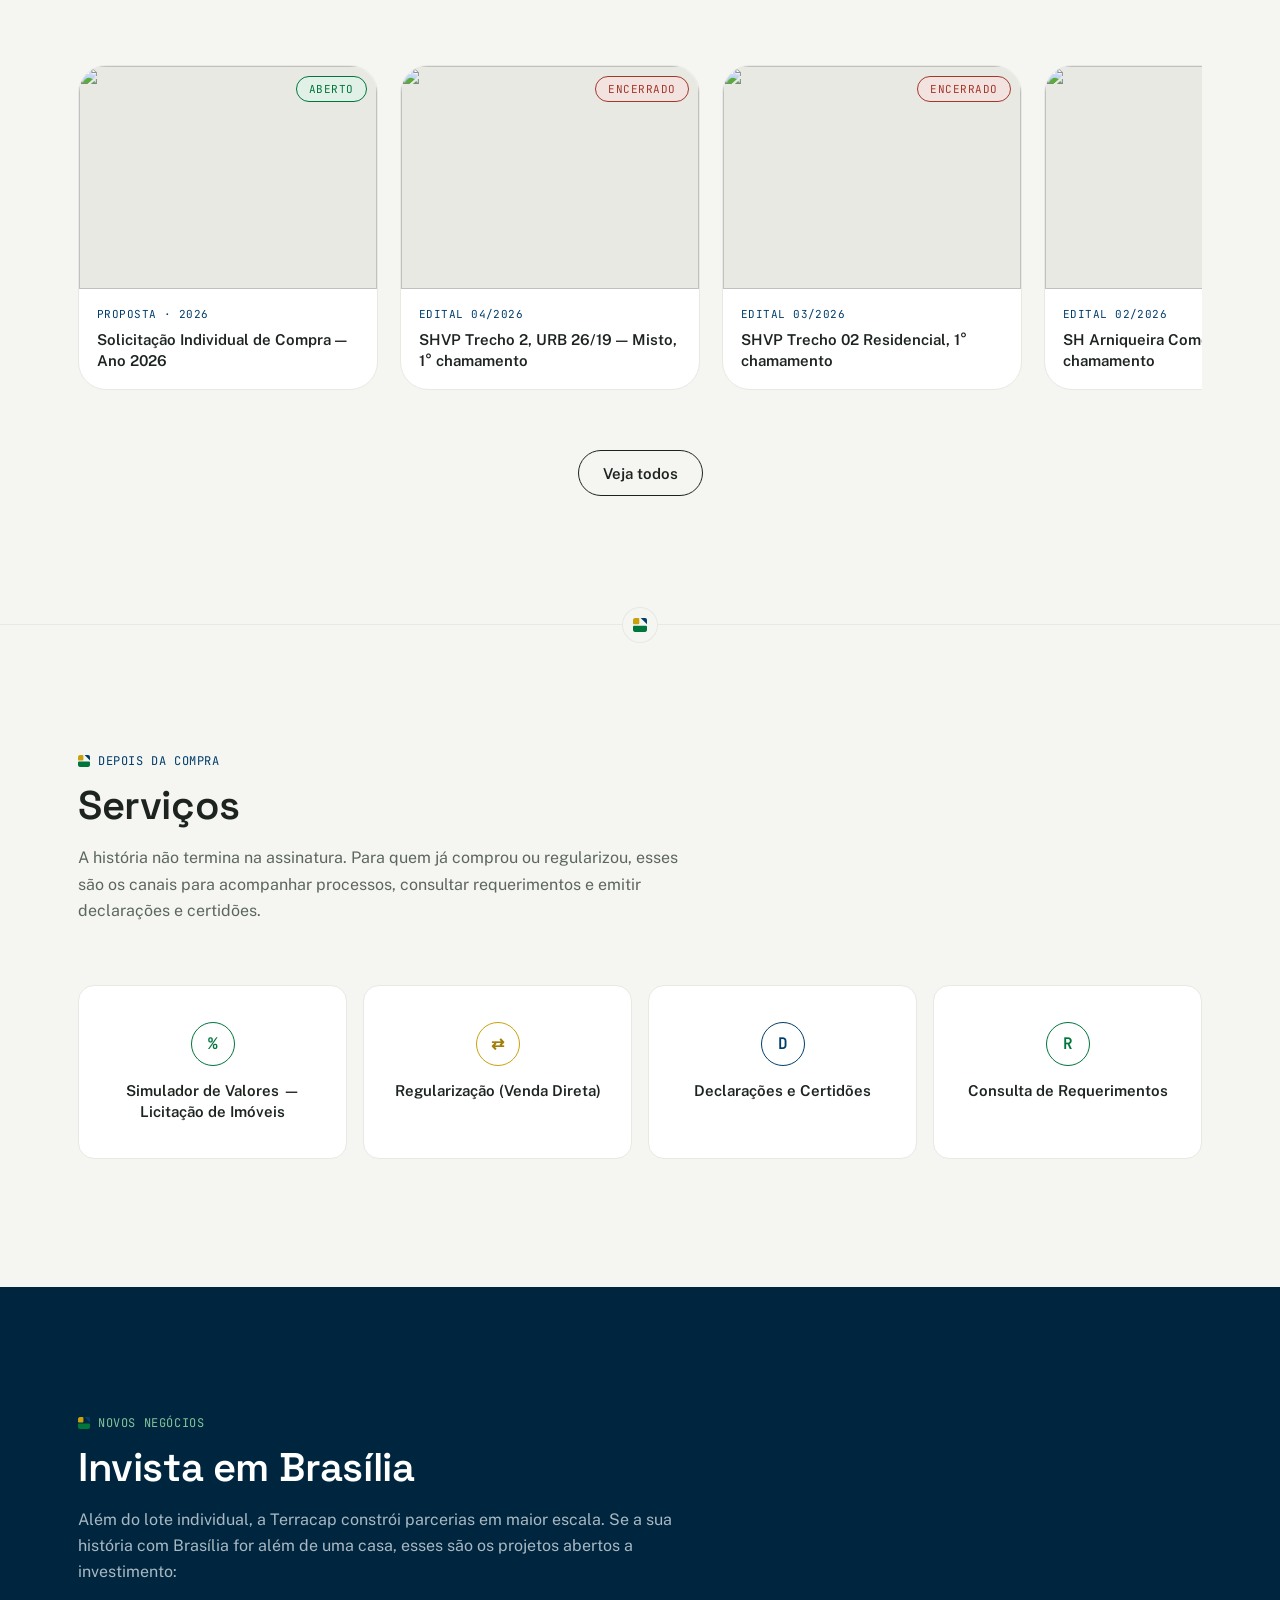
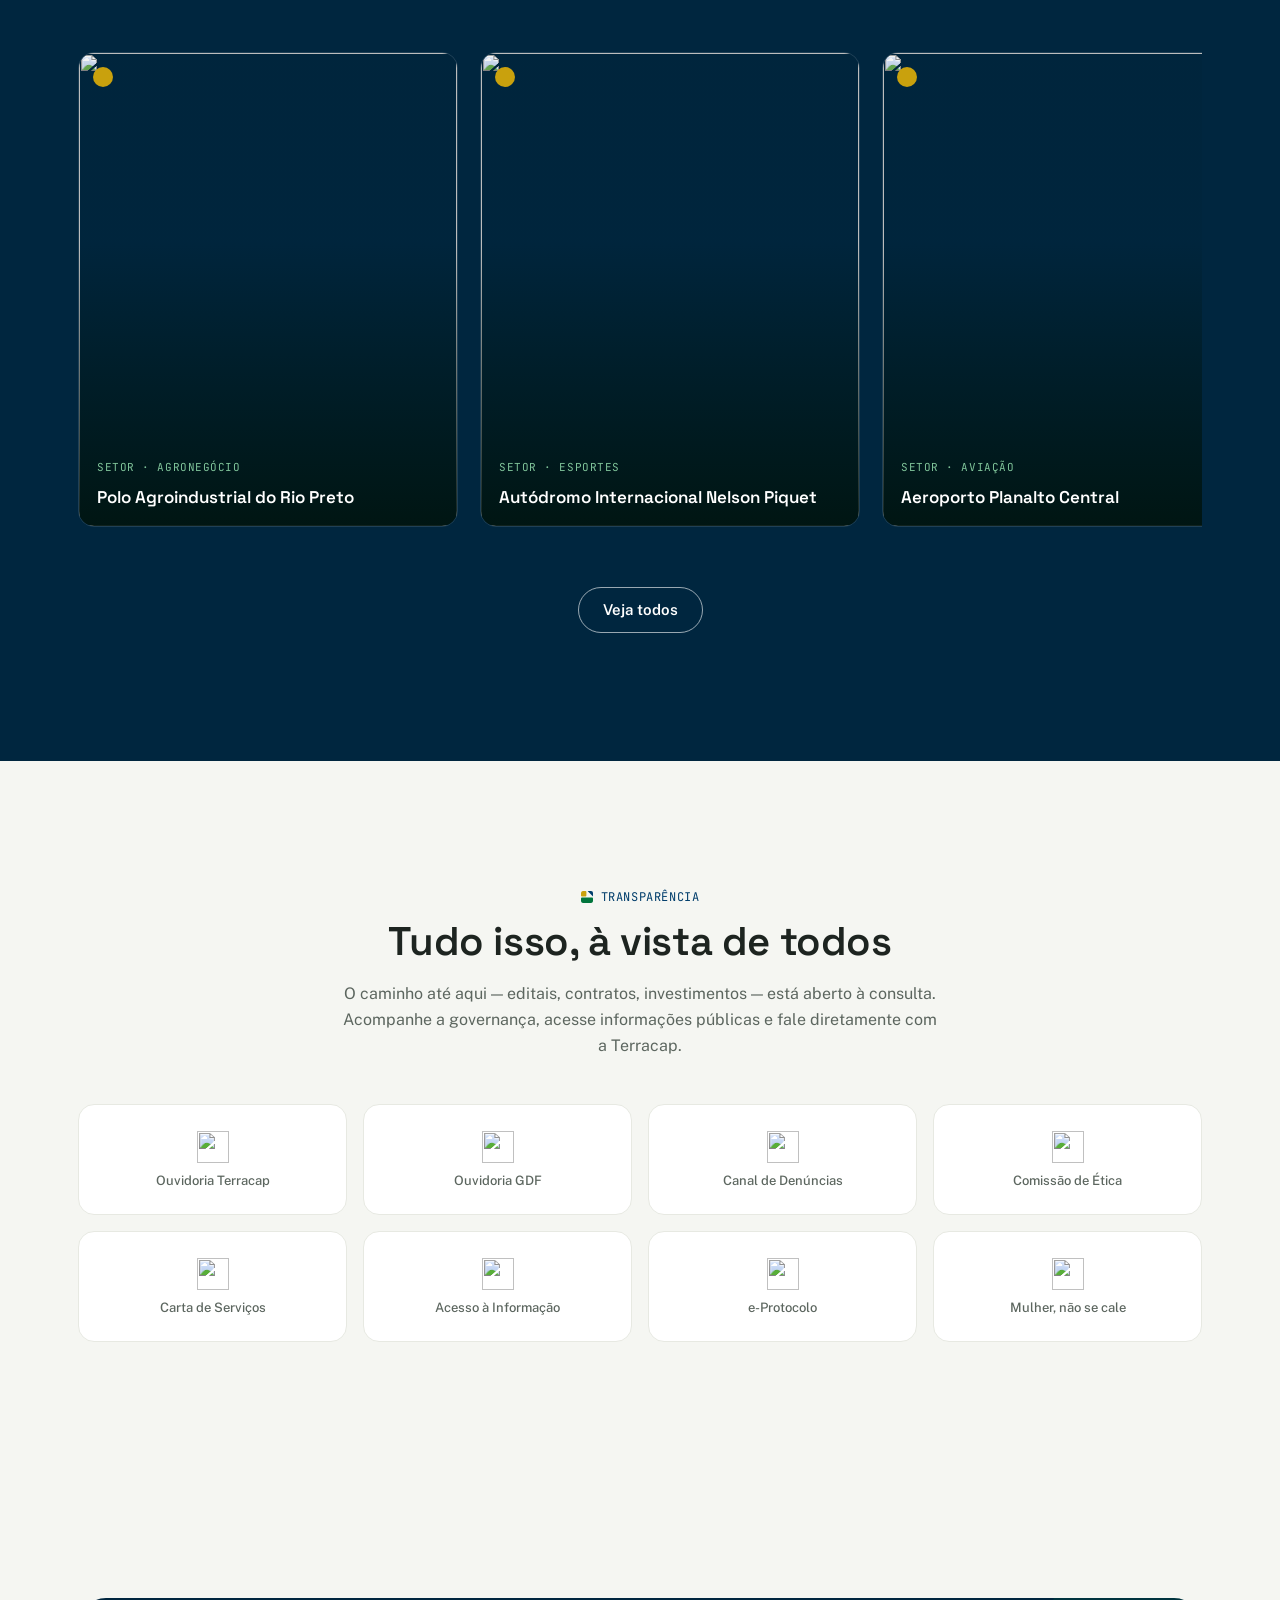
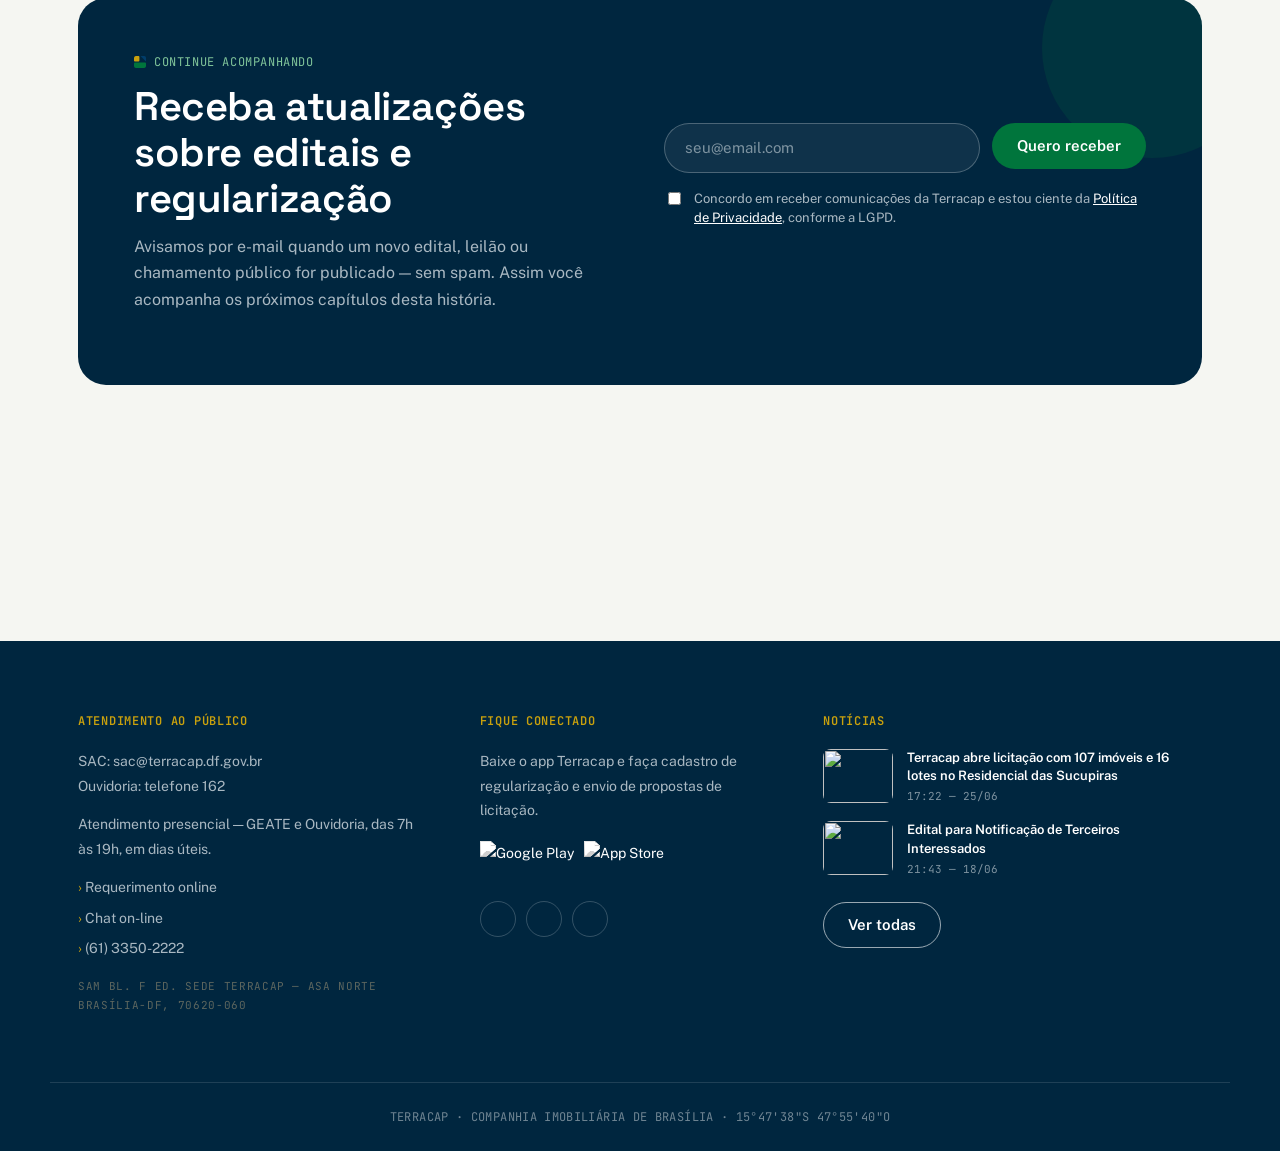
==== commit 1469017f: "a" ====
--- a/index.html
+++ b/index.html
@@ -276,7 +276,7 @@
           <div class="dev-slide">
             <a class="dev-card reveal" href="https://hugorosa29.github.io/prototipo_aldeia/" target="_blank" rel="noopener" draggable="false">
               <div class="dev-preview">
-                <img src="img/Aldeias-do-Cerrado-1 - Copia.jpeg - Copia.jpeg" alt="">
+                <img src="img/Aldeias-do-Cerrado-1 - Copia.jpeg" alt="">
               </div>
               <div class="dev-info">
                 <span class="code">SETOR · HABITACIONAL</span>
